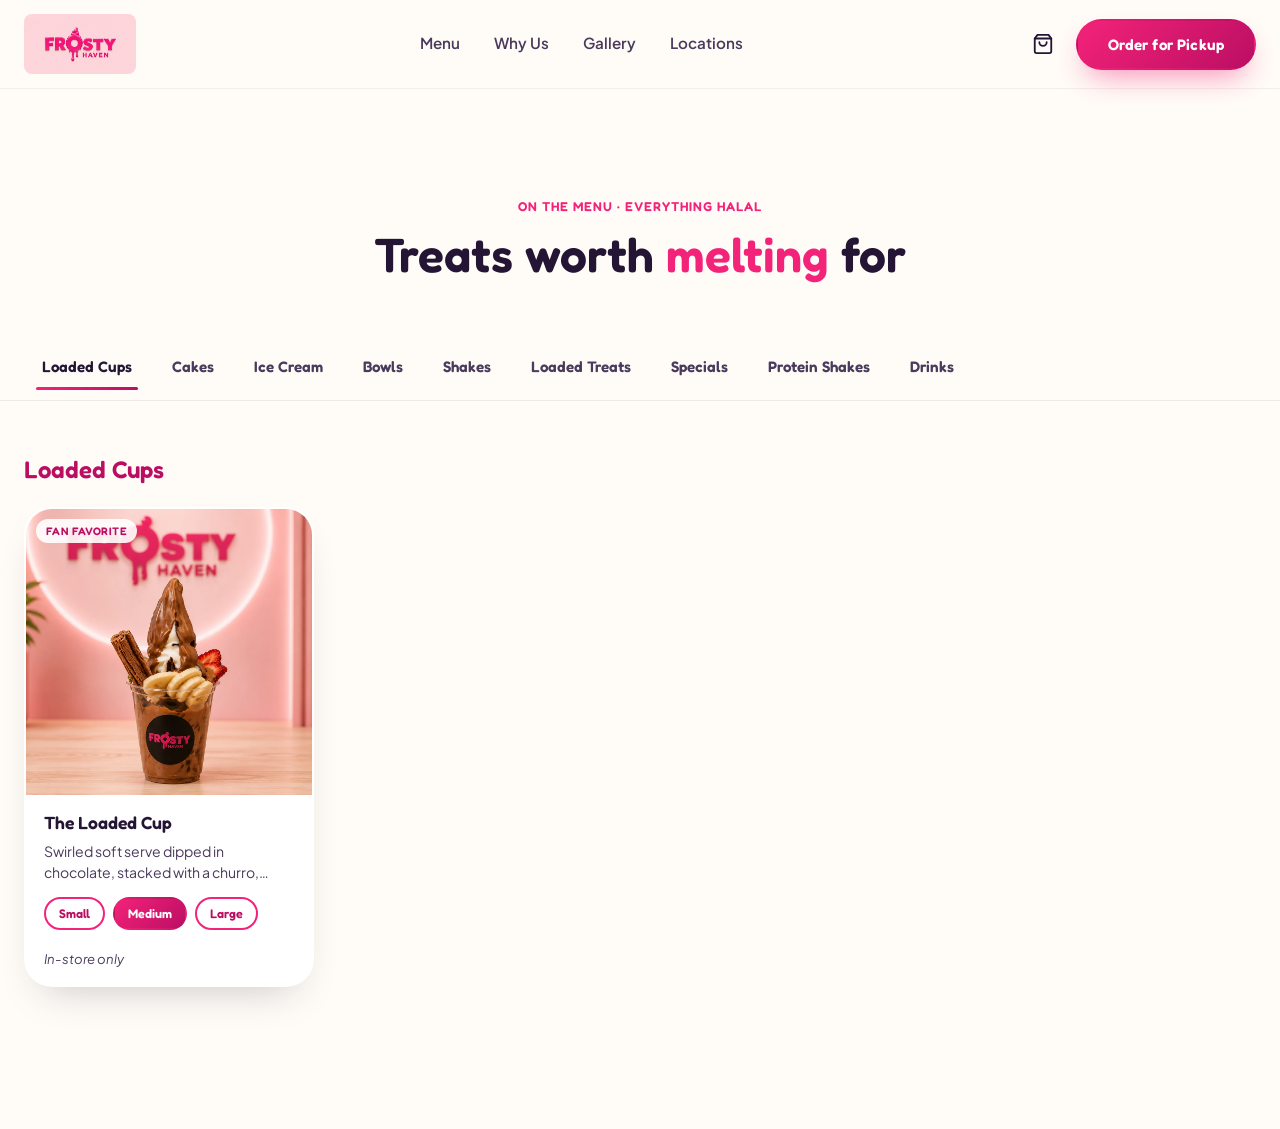
==== menu.html @ 8b48173d "Move menu to a dedicated /menu page with smooth fade transition - Extract full menu content into men" ====
<!DOCTYPE html>
<html lang="en">
<head>
<meta charset="UTF-8">
<meta name="viewport" content="width=device-width, initial-scale=1.0">
<title>Menu — Frosty Haven</title>
<link rel="preconnect" href="https://fonts.googleapis.com">
<link rel="preconnect" href="https://fonts.gstatic.com" crossorigin>
<link href="https://fonts.googleapis.com/css2?family=Fredoka:wght@500;600;700&family=Plus+Jakarta+Sans:wght@400;500;600;700;800&display=swap" rel="stylesheet">
<link rel="stylesheet" href="css/styles.css">
</head>
<body class="is-loading">

<!-- ===== HEADER ===== -->
<header class="site-header" id="siteHeader">
  <div class="header-inner">
    <a href="/" class="brand" aria-label="Frosty Haven home">
      <img src="images/logo.webp" alt="Frosty Haven" class="brand-logo">
    </a>

    <nav class="main-nav" id="mainNav" aria-label="Primary">
      <a href="/menu">Menu</a>
      <a href="/#why">Why Us</a>
      <a href="/#gallery">Gallery</a>
      <a href="/#locations">Locations</a>
    </nav>

    <div class="header-actions">
      <button class="cart-toggle" id="cartToggle" aria-label="View cart" aria-expanded="false">
        <svg class="cart-icon" width="22" height="22" viewBox="0 0 24 24" fill="none" stroke="currentColor" stroke-width="2" stroke-linecap="round" stroke-linejoin="round" aria-hidden="true">
          <path d="M6 2 3 6v14a2 2 0 0 0 2 2h14a2 2 0 0 0 2-2V6l-3-4Z"/>
          <path d="M3 6h18"/>
          <path d="M16 10a4 4 0 0 1-8 0"/>
        </svg>
        <span class="cart-badge" id="cartBadge" hidden>0</span>
      </button>
      <a href="tel:0211523246" class="btn btn-pink">Order for Pickup</a>
      <button class="nav-toggle" id="navToggle" aria-label="Toggle menu" aria-expanded="false">
        <span></span><span></span><span></span>
      </button>
    </div>

    <div class="cart-panel" id="cartPanel" hidden>
      <h3>Your Order</h3>
      <ul class="cart-items" id="cartItems"></ul>
      <p class="cart-empty" id="cartEmpty">Your cart is empty.</p>
      <div class="cart-total" id="cartTotal" hidden>
        <span>Total</span>
        <strong id="cartTotalAmount">$0.00</strong>
      </div>
      <a href="#" target="_blank" rel="noopener" class="btn btn-pink cart-checkout" id="cartCheckout">Send Order on WhatsApp</a>
      <a href="tel:0211523246" class="cart-call-fallback">or call us instead</a>
    </div>
  </div>
</header>

<main id="top">

  <!-- ===== MENU ===== -->
  <section class="section flavors menu-page" id="menu">
    <p class="section-eyebrow">On The Menu · Everything Halal</p>
    <h2 class="section-title">Treats worth <span class="text-pink">melting</span> for</h2>

    <div class="menu-cat-bar" id="menuCatBar">
      <button type="button" class="menu-cat-arrow menu-cat-arrow-left" id="menuCatArrowLeft" aria-label="Scroll categories left" tabindex="-1">
        <svg width="18" height="18" viewBox="0 0 24 24" fill="none" stroke="currentColor" stroke-width="2.5" stroke-linecap="round" stroke-linejoin="round"><path d="M15 18l-6-6 6-6"/></svg>
      </button>
      <nav class="menu-categories" aria-label="Menu categories" id="menuCategoriesNav">
        <button type="button" class="menu-cat-tab menu-cat-tab-active" data-target="cat-loaded-cups">Loaded Cups</button>
        <button type="button" class="menu-cat-tab" data-target="cat-cakes">Cakes</button>
        <button type="button" class="menu-cat-tab" data-target="cat-ice-cream">Ice Cream</button>
        <button type="button" class="menu-cat-tab" data-target="cat-bowls">Bowls</button>
        <button type="button" class="menu-cat-tab" data-target="cat-shakes">Shakes</button>
        <button type="button" class="menu-cat-tab" data-target="cat-loaded-treats">Loaded Treats</button>
        <button type="button" class="menu-cat-tab" data-target="cat-specials">Specials</button>
        <button type="button" class="menu-cat-tab" data-target="cat-protein-shakes">Protein Shakes</button>
        <button type="button" class="menu-cat-tab" data-target="cat-drinks">Drinks</button>
        <span class="menu-cat-underline" id="menuCatUnderline" aria-hidden="true"></span>
      </nav>
      <button type="button" class="menu-cat-arrow menu-cat-arrow-right" id="menuCatArrowRight" aria-label="Scroll categories right" tabindex="-1">
        <svg width="18" height="18" viewBox="0 0 24 24" fill="none" stroke="currentColor" stroke-width="2.5" stroke-linecap="round" stroke-linejoin="round"><path d="M9 18l6-6-6-6"/></svg>
      </button>
    </div>

    <div class="menu-category" id="cat-loaded-cups">
      <h3 class="menu-category-title">Loaded Cups</h3>
      <div class="menu-product-grid">
        <article class="menu-product-card" id="item-loaded-cup">
          <div class="menu-product-photo">
            <img src="images/loaded-cup-hero.webp" alt="Frosty Haven loaded cup with soft serve, chocolate drizzle, churro, banana and strawberry, in front of the store's neon logo sign" loading="eager">
            <span class="menu-product-tag">Fan Favorite</span>
          </div>
          <div class="menu-product-body">
            <h3 class="menu-product-name">The Loaded Cup</h3>
            <p class="menu-product-desc">Swirled soft serve dipped in chocolate, stacked with a churro, fresh banana, and strawberry. Built to be shared — or not.</p>
            <div class="size-options" role="group" aria-label="Available sizes">
              <button type="button" class="size-btn" data-size="Small">Small</button>
              <button type="button" class="size-btn size-btn-active" data-size="Medium">Medium</button>
              <button type="button" class="size-btn" data-size="Large">Large</button>
            </div>
            <div class="menu-product-footer menu-product-footer-note">
              <span class="menu-product-note">In-store only</span>
            </div>
          </div>
        </article>
      </div>
    </div>

    <div class="menu-category" id="cat-cakes">
      <h3 class="menu-category-title">Cakes</h3>
      <div class="menu-product-grid">
        <article class="menu-product-card" id="item-lava-cake">
          <div class="menu-product-photo">
            <img src="images/lava-cake.webp" alt="Frosty Haven lava cake with matcha ice cream scoop and drizzle, in front of the store's neon logo sign" loading="eager">
            <span class="menu-product-tag">Warm &amp; Gooey</span>
          </div>
          <div class="menu-product-body">
            <h3 class="menu-product-name">Lava Cake</h3>
            <p class="menu-product-desc">A rich, molten-centre cake topped with ice cream and your choice of sauce. The perfect sweet escape.</p>
            <div class="size-options" role="group" aria-label="Available flavours">
              <button type="button" class="size-btn size-btn-active" data-size="Pistachio">Pistachio</button>
              <button type="button" class="size-btn" data-size="Biscoff">Biscoff</button>
              <button type="button" class="size-btn" data-size="Nutella">Nutella</button>
              <button type="button" class="size-btn" data-size="Bueno">Bueno</button>
              <button type="button" class="size-btn" data-size="Chocolate">Chocolate</button>
            </div>
            <div class="menu-product-footer menu-product-footer-note">
              <span class="menu-product-note">In-store only</span>
            </div>
          </div>
        </article>
        <article class="menu-product-card" id="item-frosty-cheesecakes">
          <div class="menu-product-photo menu-product-photo-placeholder swatch-mint">
            <span aria-hidden="true">🍰</span>
            <span class="menu-product-soon">Photo coming soon</span>
          </div>
          <div class="menu-product-body">
            <h3 class="menu-product-name">Frosty Cheesecakes</h3>
            <p class="menu-product-desc">Rich, chilled cheesecake with a Frosty Haven twist.</p>
            <div class="menu-product-footer menu-product-footer-note">
              <span class="menu-product-note">Ask in-store</span>
            </div>
          </div>
        </article>
      </div>
    </div>

    <div class="menu-category" id="cat-ice-cream">
      <h3 class="menu-category-title">Ice Cream</h3>
      <div class="menu-product-grid">
        <article class="menu-product-card" id="item-soft-serve">
          <div class="menu-product-photo">
            <img src="images/soft-serve-twist.webp" alt="Frosty Haven purple and vanilla soft serve twist cone held up in front of the store's neon logo sign" loading="eager">
            <span class="menu-product-tag">The Classic</span>
          </div>
          <div class="menu-product-body">
            <h3 class="menu-product-name">Soft Serve Twist</h3>
            <p class="menu-product-desc">Creamy soft serve, swirled in a twist of two flavors, piled high on a crisp waffle cone.</p>
            <div class="size-options" role="group" aria-label="Available sizes">
              <button type="button" class="size-btn" data-size="Small">Small</button>
              <button type="button" class="size-btn size-btn-active" data-size="Medium">Medium</button>
              <button type="button" class="size-btn" data-size="Large">Large</button>
            </div>
            <div class="menu-product-footer menu-product-footer-note">
              <span class="menu-product-note">In-store only</span>
            </div>
          </div>
        </article>
      </div>
    </div>

    <div class="menu-category" id="cat-bowls">
      <h3 class="menu-category-title">Bowls</h3>
      <div class="menu-product-grid">
        <article class="menu-product-card" id="item-acai-bowl">
          <div class="menu-product-photo">
            <img src="images/acai-bowl.png" alt="Frosty Haven açaí bowl with matcha soft serve swirl, granola and strawberry, in front of the store's neon logo sign" loading="eager">
            <span class="menu-product-tag">Fresh &amp; Fruity</span>
          </div>
          <div class="menu-product-body">
            <h3 class="menu-product-name">Açaí Bowl</h3>
            <p class="menu-product-desc">Açaí blended smooth, swirled and piled high with granola, banana, and fresh strawberry.</p>
            <div class="size-options" role="group" aria-label="Available sizes">
              <button type="button" class="size-btn" data-size="Small">Small</button>
              <button type="button" class="size-btn size-btn-active" data-size="Medium">Medium</button>
              <button type="button" class="size-btn" data-size="Large">Large</button>
            </div>
            <div class="menu-product-footer menu-product-footer-note">
              <span class="menu-product-note">In-store only</span>
            </div>
          </div>
        </article>
        <article class="menu-product-card" id="item-flurr-custom">
          <div class="menu-product-photo">
            <img src="images/flurr-custom.png" alt="Frosty Haven Custom Flurr with soft serve, strawberries, granola and chocolate drizzle, in front of the store's neon logo sign" loading="eager">
            <span class="menu-product-tag">Build Your Own</span>
          </div>
          <div class="menu-product-body">
            <h3 class="menu-product-name">Custom Flurr</h3>
            <p class="menu-product-desc">Creamy vanilla soft serve with a sauce and topping of choice.</p>
            <p class="menu-product-note">Extra toppings &amp; sauce available at an additional cost.</p>
            <div class="menu-product-footer menu-product-footer-note">
              <span class="menu-product-note">In-store only</span>
            </div>
          </div>
        </article>
        <article class="menu-product-card" id="item-flurr-nutella">
          <div class="menu-product-photo">
            <img src="images/flurr-nutella.png" alt="Frosty Haven Nutella Flurr with soft serve, Nutella drizzle and cookie crumble, in front of the store's neon logo sign" loading="eager">
            <span class="menu-product-tag">Rich &amp; Chocolatey</span>
          </div>
          <div class="menu-product-body">
            <h3 class="menu-product-name">Nutella Flurr</h3>
            <p class="menu-product-desc">Soft serve swirled with Nutella and a generous crumble of chocolate cookie.</p>
            <p class="menu-product-note">Extra toppings &amp; sauce available at an additional cost.</p>
            <div class="menu-product-footer menu-product-footer-note">
              <span class="menu-product-note">In-store only</span>
            </div>
          </div>
        </article>
        <article class="menu-product-card" id="item-flurr-bueno">
          <div class="menu-product-photo">
            <img src="images/flurr-bueno.png" alt="Frosty Haven Bueno Flurr with soft serve, crushed Bueno bar and caramel drizzle, in front of the store's neon logo sign" loading="eager">
            <span class="menu-product-tag">Crunchy &amp; Sweet</span>
          </div>
          <div class="menu-product-body">
            <h3 class="menu-product-name">Bueno Flurr</h3>
            <p class="menu-product-desc">Soft serve loaded with crushed Bueno, granola and a caramel drizzle.</p>
            <p class="menu-product-note">Extra toppings &amp; sauce available at an additional cost.</p>
            <div class="menu-product-footer menu-product-footer-note">
              <span class="menu-product-note">In-store only</span>
            </div>
          </div>
        </article>
        <article class="menu-product-card" id="item-flurr-pista">
          <div class="menu-product-photo">
            <img src="images/flurr-pista.png" alt="Frosty Haven Pista Flurr with pistachio soft serve and crushed pistachio, in front of the store's neon logo sign" loading="eager">
            <span class="menu-product-tag">Nutty &amp; Smooth</span>
          </div>
          <div class="menu-product-body">
            <h3 class="menu-product-name">Pista Flurr</h3>
            <p class="menu-product-desc">Pistachio soft serve, swirled and showered in crushed pistachio.</p>
            <p class="menu-product-note">Extra toppings &amp; sauce available at an additional cost.</p>
            <div class="menu-product-footer menu-product-footer-note">
              <span class="menu-product-note">In-store only</span>
            </div>
          </div>
        </article>
        <article class="menu-product-card" id="item-flurr-biscoff">
          <div class="menu-product-photo">
            <img src="images/flurr-biscoff.png" alt="Frosty Haven Biscoff Flurr with soft serve, Biscoff crumble and caramel drizzle, in front of the store's neon logo sign" loading="eager">
            <span class="menu-product-tag">Caramel Crunch</span>
          </div>
          <div class="menu-product-body">
            <h3 class="menu-product-name">Biscoff Flurr</h3>
            <p class="menu-product-desc">Soft serve swirled with Biscoff crumble and a warm caramel drizzle.</p>
            <p class="menu-product-note">Extra toppings &amp; sauce available at an additional cost.</p>
            <div class="menu-product-footer menu-product-footer-note">
              <span class="menu-product-note">In-store only</span>
            </div>
          </div>
        </article>
      </div>
    </div>

    <div class="menu-category" id="cat-shakes">
      <h3 class="menu-category-title">Shakes</h3>
      <div class="menu-product-grid">
        <article class="menu-product-card" id="item-milkshakes">
          <div class="menu-product-photo">
            <img src="images/milkshakes-trio.webp" alt="Three Frosty Haven thick milkshakes topped with whipped cream and strawberry, chocolate, and caramel drizzle" loading="eager">
            <span class="menu-product-tag">Spoon-Thick</span>
          </div>
          <div class="menu-product-body">
            <h3 class="menu-product-name">Thick Milkshakes</h3>
            <p class="menu-product-desc">Indulgent, spoon-thick shakes piled with whipped cream and finished with a drizzle. Every flavor, every craving.</p>
            <div class="size-options" role="group" aria-label="Choose a flavour">
              <button type="button" class="size-btn size-btn-active" data-size="Strawberry" data-price="9">Strawberry <span>$9</span></button>
              <button type="button" class="size-btn" data-size="Chocolate" data-price="9">Chocolate <span>$9</span></button>
              <button type="button" class="size-btn" data-size="Caramel" data-price="9">Caramel <span>$9</span></button>
            </div>
            <div class="menu-product-footer">
              <span class="menu-product-price">$9.00</span>
              <button type="button" class="btn btn-pink btn-sm add-to-cart-btn" data-item="Thick Milkshake">Add to Cart</button>
            </div>
          </div>
        </article>
      </div>
    </div>

    <div class="menu-category" id="cat-loaded-treats">
      <h3 class="menu-category-title">Loaded Treats</h3>
      <div class="menu-product-grid">
        <article class="menu-product-card" id="item-loaded-cookies">
          <div class="menu-product-photo menu-product-photo-placeholder swatch-pink">
            <span aria-hidden="true">🍪</span>
            <span class="menu-product-soon">Photo coming soon</span>
          </div>
          <div class="menu-product-body">
            <h3 class="menu-product-name">Loaded Cookies</h3>
            <p class="menu-product-desc">Warm, stacked, and piled high with toppings.</p>
            <div class="menu-product-footer menu-product-footer-note">
              <span class="menu-product-note">Ask in-store</span>
            </div>
          </div>
        </article>
        <article class="menu-product-card" id="item-loaded-brownies">
          <div class="menu-product-photo menu-product-photo-placeholder swatch-turquoise">
            <span aria-hidden="true">🍫</span>
            <span class="menu-product-soon">Photo coming soon</span>
          </div>
          <div class="menu-product-body">
            <h3 class="menu-product-name">Loaded Brownies</h3>
            <p class="menu-product-desc">Fudgy brownies buried under frosty toppings.</p>
            <div class="menu-product-footer menu-product-footer-note">
              <span class="menu-product-note">Ask in-store</span>
            </div>
          </div>
        </article>
      </div>
    </div>

    <div class="menu-category" id="cat-specials">
      <h3 class="menu-category-title">Specials</h3>
      <div class="menu-product-grid">
        <article class="menu-product-card" id="item-frosty-nachos">
          <div class="menu-product-photo menu-product-photo-placeholder swatch-yellow">
            <span aria-hidden="true">🌟</span>
            <span class="menu-product-soon">Photo coming soon</span>
          </div>
          <div class="menu-product-body">
            <h3 class="menu-product-name">Frosty Nachos</h3>
            <p class="menu-product-desc">A must-try — our over-the-top dessert nachos.</p>
            <div class="menu-product-footer menu-product-footer-note">
              <span class="menu-product-note">Ask in-store</span>
            </div>
          </div>
        </article>
      </div>
    </div>

    <div class="menu-category" id="cat-protein-shakes">
      <h3 class="menu-category-title">Protein Shakes</h3>
      <div class="menu-product-grid">
        <article class="menu-product-card" id="item-protein-shakes">
          <div class="menu-product-photo menu-product-photo-placeholder swatch-yellow">
            <span aria-hidden="true">💪</span>
            <span class="menu-product-soon">Photo coming soon</span>
          </div>
          <div class="menu-product-body">
            <h3 class="menu-product-name">Protein Shakes</h3>
            <p class="menu-product-desc">All the flavor, built for your fitness goals.</p>
            <div class="menu-product-footer menu-product-footer-note">
              <span class="menu-product-note">Ask in-store</span>
            </div>
          </div>
        </article>
      </div>
    </div>

    <div class="menu-category" id="cat-drinks">
      <h3 class="menu-category-title">Drinks</h3>
      <div class="menu-product-grid">
        <article class="menu-product-card" id="item-blue-lagoon">
          <div class="menu-product-photo">
            <img src="images/drink-blue-lagoon.png" alt="Frosty Haven Blue Lagoon drink with boba toppings, beach-themed background" loading="eager">
          </div>
          <div class="menu-product-body">
            <h3 class="menu-product-name">Blue Lagoon</h3>
            <p class="menu-product-desc">A tropical blue splash bursting with sweet, refreshing flavour.</p>
            <div class="menu-product-topping-offer">
              <div class="menu-topping-text">
                <strong>Add a boba topping for only $1</strong>
                <span class="menu-topping-options">Blueberry · Green Apple · Lychee</span>
              </div>
            </div>
            <div class="menu-product-footer menu-product-footer-note">
              <span class="menu-product-note">In-store only</span>
            </div>
          </div>
        </article>

        <article class="menu-product-card" id="item-guava-splash">
          <div class="menu-product-photo">
            <img src="images/drink-guava-splash.png" alt="Frosty Haven Guava Splash drink with boba toppings, guava fruit background" loading="eager">
          </div>
          <div class="menu-product-body">
            <h3 class="menu-product-name">Guava Splash</h3>
            <p class="menu-product-desc">Juicy guava soda with a bright, fruity fizz.</p>
            <div class="menu-product-topping-offer">
              <div class="menu-topping-text">
                <strong>Add a boba topping for only $1</strong>
                <span class="menu-topping-options">Blueberry · Green Apple · Lychee</span>
              </div>
            </div>
            <div class="menu-product-footer menu-product-footer-note">
              <span class="menu-product-note">In-store only</span>
            </div>
          </div>
        </article>

        <article class="menu-product-card" id="item-melon-zest">
          <div class="menu-product-photo">
            <img src="images/drink-melon-zest.png" alt="Frosty Haven Melon Zest drink with boba toppings, watermelon-patterned background" loading="eager">
          </div>
          <div class="menu-product-body">
            <h3 class="menu-product-name">Melon Zest</h3>
            <p class="menu-product-desc">Crisp, chilled melon soda with a light citrus twist.</p>
            <div class="menu-product-topping-offer">
              <div class="menu-topping-text">
                <strong>Add a boba topping for only $1</strong>
                <span class="menu-topping-options">Blueberry · Green Apple · Lychee</span>
              </div>
            </div>
            <div class="menu-product-footer menu-product-footer-note">
              <span class="menu-product-note">In-store only</span>
            </div>
          </div>
        </article>
      </div>
    </div>
  </section>

</main>

<script src="js/script.js"></script>
<script src="js/page-transition.js"></script>
</body>
</html>
---- css/styles.css ----
/* ==========================================================================
   Frosty Haven — design tokens
   ========================================================================== */
:root {
  --pink: #F32379;
  --pink-deep: #BB0E63;
  --turquoise: #2FE0DE;
  --turquoise-deep: #17B6B8;
  --mint: #8CF08A;
  --yellow: #FFE94D;
  --ink: #241535;
  --ink-soft: #4A3A5C;
  --cream: #FFFCF7;
  --cream-alt: #FFF6E9;

  --gradient-logo: linear-gradient(135deg, var(--turquoise) 0%, var(--mint) 52%, var(--yellow) 100%);
  --gradient-pink: linear-gradient(135deg, var(--pink) 0%, var(--pink-deep) 100%);
  --gradient-pink-hover: linear-gradient(135deg, var(--pink-deep) 0%, var(--pink) 100%);

  --font-display: 'Fredoka', sans-serif;
  --font-body: 'Plus Jakarta Sans', sans-serif;

  --radius-lg: 28px;
  --radius-md: 18px;
  --radius-pill: 999px;

  --shadow-soft: 0 20px 40px -20px rgba(36, 21, 53, 0.25);
  --shadow-pink: 0 14px 30px -10px rgba(243, 35, 121, 0.55);
}

* { box-sizing: border-box; margin: 0; padding: 0; }

html { scroll-behavior: smooth; }

body {
  font-family: var(--font-body);
  color: var(--ink);
  background: var(--cream);
  -webkit-font-smoothing: antialiased;
  overflow-x: hidden;
  opacity: 1;
  transition: opacity 0.2s ease;
}
body.is-loading,
body.is-transitioning {
  opacity: 0;
}

img, svg { display: block; max-width: 100%; }

a { color: inherit; text-decoration: none; }

h1, h2, h3, h4 { font-family: var(--font-display); font-weight: 600; line-height: 1.1; }

:focus-visible {
  outline: 3px solid var(--pink);
  outline-offset: 3px;
  border-radius: 6px;
}

.section { padding: 110px 24px; max-width: 1200px; margin: 0 auto; }

.section-eyebrow {
  font-family: var(--font-display);
  font-weight: 600;
  letter-spacing: .08em;
  text-transform: uppercase;
  font-size: .8rem;
  color: var(--pink);
  text-align: center;
  margin-bottom: 14px;
}
.section-eyebrow-light { color: var(--yellow); }

.section-title {
  font-size: clamp(2rem, 4.2vw, 3rem);
  text-align: center;
  margin-bottom: 56px;
}
.section-title-light { color: #fff; text-align: left; margin-bottom: 20px; }

.text-pink { color: var(--pink); }

/* ==========================================================================
   Buttons
   ========================================================================== */
.btn {
  display: inline-flex;
  align-items: center;
  justify-content: center;
  padding: 14px 30px;
  border-radius: var(--radius-pill);
  font-family: var(--font-display);
  font-weight: 600;
  font-size: .95rem;
  letter-spacing: .01em;
  transition: transform .25s ease, box-shadow .25s ease, background .35s ease;
  white-space: nowrap;
  border: 2px solid transparent;
}
.btn-lg { padding: 17px 38px; font-size: 1.05rem; }

.btn-pink {
  background: var(--gradient-pink);
  color: #fff;
  box-shadow: var(--shadow-pink);
}
.btn-pink:hover {
  background: var(--gradient-pink-hover);
  transform: translateY(-3px);
  box-shadow: 0 20px 36px -12px rgba(243, 35, 121, 0.65);
}

.btn-outline {
  background: rgba(255,255,255,.35);
  border-color: #fff;
  color: var(--ink);
  backdrop-filter: blur(6px);
}
.btn-outline:hover {
  background: #fff;
  transform: translateY(-3px);
}

.btn-white {
  background: #fff;
  color: var(--pink-deep);
  box-shadow: 0 14px 30px -10px rgba(0,0,0,.25);
}
.btn-white:hover {
  background: var(--yellow);
  color: var(--ink);
  transform: translateY(-3px);
}

.btn-outline-white {
  border-color: rgba(255,255,255,.8);
  color: #fff;
}
.btn-outline-white:hover {
  background: rgba(255,255,255,.15);
  transform: translateY(-3px);
}

/* ==========================================================================
   Header
   ========================================================================== */
.site-header {
  position: sticky;
  top: 0;
  z-index: 100;
  background: rgba(255, 252, 247, 0.85);
  backdrop-filter: blur(14px);
  border-bottom: 1px solid rgba(36, 21, 53, 0.06);
}

.header-inner {
  max-width: 1280px;
  margin: 0 auto;
  padding: 14px 24px;
  display: flex;
  align-items: center;
  justify-content: space-between;
  gap: 24px;
  position: relative;
}

.brand { display: flex; align-items: center; flex-shrink: 0; }
.brand-logo {
  height: 60px;
  width: auto;
  border-radius: 8px;
  display: block;
  flex-shrink: 0;
}

.footer-logo {
  height: 68px;
  width: auto;
  border-radius: 10px;
  display: block;
}

.main-nav { display: flex; gap: 34px; }
.main-nav a {
  font-weight: 600;
  font-size: .95rem;
  color: var(--ink-soft);
  position: relative;
  padding-bottom: 4px;
  transition: color .2s ease;
}
.main-nav a::after {
  content: "";
  position: absolute;
  left: 0; right: 0; bottom: -2px;
  height: 3px;
  border-radius: 2px;
  background: var(--gradient-pink);
  transform: scaleX(0);
  transform-origin: left;
  transition: transform .25s ease;
}
.main-nav a:hover { color: var(--pink); }
.main-nav a:hover::after { transform: scaleX(1); }

.header-actions { display: flex; align-items: center; gap: 16px; }

.cart-toggle {
  position: relative;
  background: none;
  border: none;
  color: var(--ink);
  cursor: pointer;
  padding: 6px;
  line-height: 1;
  transition: color .2s ease, transform .2s ease;
}
.cart-toggle:hover { color: var(--pink); transform: translateY(-1px); }
.cart-icon { display: block; }
.cart-badge {
  position: absolute;
  top: -2px;
  right: -2px;
  background: var(--gradient-pink);
  color: #fff;
  font-family: var(--font-display);
  font-weight: 700;
  font-size: .68rem;
  min-width: 18px;
  height: 18px;
  border-radius: 999px;
  display: flex;
  align-items: center;
  justify-content: center;
  padding: 0 4px;
}
.cart-badge[hidden] { display: none; }

.cart-panel {
  position: absolute;
  top: calc(100% + 12px);
  right: 24px;
  width: 300px;
  background: #fff;
  border-radius: var(--radius-md);
  box-shadow: var(--shadow-soft);
  padding: 20px;
  z-index: 200;
}
.cart-panel h3 {
  font-size: 1.1rem;
  margin-bottom: 12px;
}
.cart-items { list-style: none; margin-bottom: 14px; }
.cart-item {
  display: flex;
  justify-content: space-between;
  align-items: flex-start;
  gap: 10px;
  padding: 10px 0;
  border-bottom: 1px solid rgba(36,21,53,.08);
  font-size: .9rem;
}
.cart-item-info strong { display: block; color: var(--ink); }
.cart-item-info span { color: var(--ink-soft); font-size: .82rem; }
.cart-item-qty {
  display: flex;
  align-items: center;
  gap: 8px;
  margin-top: 6px;
}
.cart-item-qty .qty-btn {
  width: 22px;
  height: 22px;
  font-size: .85rem;
  border: 1px solid var(--pink);
}
.cart-item-qty span {
  font-family: var(--font-display);
  font-weight: 700;
  color: var(--ink);
  font-size: .85rem;
}
.cart-item-remove {
  background: none;
  border: none;
  color: var(--pink);
  font-weight: 700;
  cursor: pointer;
  font-size: 1rem;
  padding: 4px;
}
.cart-empty { color: var(--ink-soft); font-size: .9rem; margin-bottom: 14px; }
.cart-total {
  display: flex;
  justify-content: space-between;
  align-items: center;
  padding: 10px 0 16px;
  font-family: var(--font-display);
  font-size: .95rem;
  color: var(--ink-soft);
}
.cart-total strong { color: var(--pink); font-size: 1.15rem; }
.cart-total[hidden] { display: none; }
.cart-checkout { display: flex; width: 100%; }
.cart-checkout[hidden] { display: none; }
.cart-call-fallback {
  display: block;
  text-align: center;
  margin-top: 10px;
  font-size: .82rem;
  color: var(--ink-soft);
  text-decoration: underline;
}
.cart-call-fallback:hover { color: var(--pink); }

.nav-toggle {
  display: none;
  flex-direction: column;
  gap: 5px;
  background: none;
  border: none;
  cursor: pointer;
  padding: 6px;
}
.nav-toggle span {
  width: 24px;
  height: 3px;
  border-radius: 2px;
  background: var(--ink);
  transition: transform .25s ease, opacity .25s ease;
}

/* ==========================================================================
   Hero
   ========================================================================== */
.hero {
  position: relative;
  overflow: hidden;
  isolation: isolate;
}

.hero-swirl {
  background: var(--cream);
  min-height: clamp(620px, 45vw, 960px);
  display: flex;
  align-items: center;
  padding: 150px 24px 110px;
}
.hero-swirl::before {
  content: "";
  position: absolute;
  inset: 0;
  z-index: 0;
  background: url("../images/hero-swirl.png") center 55% / cover no-repeat;
  filter: brightness(0.85) saturate(0.9);
}
.hero-swirl::after {
  content: "";
  position: absolute;
  inset: 0;
  z-index: 1;
  background:
    radial-gradient(55% 65% at 22% 45%, rgba(243, 35, 121, 0.14) 0%, rgba(243, 35, 121, 0) 70%),
    linear-gradient(100deg, #FFF1F6 0%, rgba(255,241,246,0.88) 32%, rgba(255,241,246,0.28) 58%, rgba(255,241,246,0) 74%);
}

.hero-swirl-copy {
  max-width: 560px;
  position: relative;
  z-index: 2;
}

.hero-wordmark {
  width: min(300px, 80%);
  height: auto;
  margin-bottom: 22px;
}

.hero-title {
  font-size: clamp(2.4rem, 4.4vw, 3.6rem);
  color: var(--pink-deep);
  margin-bottom: 18px;
}
.hero-title strong { display: block; font-weight: 700; }

.hero-sub {
  font-size: 1.1rem;
  color: var(--ink-soft);
  max-width: 40ch;
  margin-bottom: 34px;
  font-weight: 500;
}

.hero-ctas {
  display: flex;
  gap: 16px;
  flex-wrap: wrap;
}

@media (max-width: 860px) {
  .hero-swirl {
    min-height: 0;
    background: var(--cream);
    padding: 130px 20px 260px;
  }
  .hero-swirl::before {
    background: url("../images/hero-swirl.png") 72% 40% / cover no-repeat;
    filter: brightness(1) contrast(1.18) saturate(1.05);
  }
  .hero-swirl::after {
    background:
      radial-gradient(70% 40% at 50% 30%, rgba(243, 35, 121, 0.14) 0%, rgba(243, 35, 121, 0) 70%),
      linear-gradient(180deg, #FFF1F6 0%, rgba(255,241,246,0.72) 42%, rgba(255,241,246,0.44) 68%, rgba(255,241,246,0.2) 100%);
  }
  .hero-swirl-copy {
    max-width: none;
    text-align: center;
    margin-top: -32px;
    background: rgba(255, 241, 246, 0.42);
    border-radius: 28px;
    padding: 22px 4px 18px;
  }
  .hero-wordmark { margin-left: auto; margin-right: auto; }
  .hero-sub { margin-left: auto; margin-right: auto; }
  .hero-ctas { justify-content: center; }
}

/* ==========================================================================
   Flavors
   ========================================================================== */
/* ---- Sticky horizontal category bar ---- */
.menu-cat-bar {
  position: sticky;
  top: var(--menu-sticky-top, 84px);
  z-index: 40;
  display: flex;
  align-items: center;
  gap: 6px;
  background: var(--cream);
  padding: 10px 0;
  margin: 0 -24px 48px;
  border-bottom: 1px solid rgba(36, 21, 53, 0.08);
}

.menu-categories {
  position: relative;
  display: flex;
  flex-wrap: nowrap;
  gap: 4px;
  overflow-x: auto;
  scroll-behavior: smooth;
  padding: 0 24px;
  scrollbar-width: none;
  -ms-overflow-style: none;
}
.menu-categories::-webkit-scrollbar { display: none; }

.menu-cat-tab {
  flex: none;
  white-space: nowrap;
  font-family: var(--font-display);
  font-weight: 600;
  font-size: .95rem;
  color: var(--ink-soft);
  background: transparent;
  border: none;
  padding: 10px 18px 14px;
  cursor: pointer;
  transition: color .2s ease;
}
.menu-cat-tab:hover { color: var(--pink-deep); }
.menu-cat-tab-active { color: var(--ink); }

.menu-cat-underline {
  position: absolute;
  left: 0; bottom: 0;
  height: 3px;
  border-radius: 2px;
  background: var(--gradient-pink);
  transform: translateX(0);
  width: 0;
  transition: transform .35s cubic-bezier(.22,.61,.36,1), width .35s cubic-bezier(.22,.61,.36,1);
}

.menu-cat-arrow {
  flex: none;
  display: flex;
  align-items: center;
  justify-content: center;
  width: 34px;
  height: 34px;
  border-radius: 50%;
  border: none;
  background: #fff;
  color: var(--ink-soft);
  box-shadow: var(--shadow-soft);
  cursor: pointer;
  transition: opacity .2s ease, color .2s ease, transform .2s ease;
}
.menu-cat-arrow:hover { color: var(--pink-deep); transform: translateY(-1px); }
.menu-cat-arrow[hidden] { display: none; }

@media (max-width: 640px) {
  .menu-cat-arrow { display: none; }
}

/* ---- Category sections ---- */
.menu-category { scroll-margin-top: var(--menu-content-offset, 140px); }
.menu-category-title {
  font-size: 1.5rem;
  color: var(--pink-deep);
  margin: 0 0 24px;
  padding-top: 8px;
}
.menu-category:first-of-type .menu-category-title { padding-top: 0; }

/* ---- Product cards ---- */
.section.flavors { max-width: 1600px; }

.menu-product-grid {
  display: grid;
  grid-template-columns: repeat(4, 1fr);
  gap: 24px;
  margin-bottom: 32px;
}

.menu-product-card {
  display: flex;
  flex-direction: column;
  background: #fff;
  border-radius: var(--radius-lg);
  overflow: hidden;
  box-shadow: var(--shadow-soft);
  border: 2px solid transparent;
  transition: transform .3s ease, border-color .3s ease, box-shadow .3s ease;
}
.menu-product-card:hover {
  transform: translateY(-6px);
  border-color: var(--pink);
  box-shadow: var(--shadow-pink);
}

.menu-product-photo {
  position: relative;
  aspect-ratio: 1 / 1;
  overflow: hidden;
  background: var(--cream-alt);
}
.menu-product-photo img {
  width: 100%;
  height: 100%;
  object-fit: cover;
  display: block;
  transition: transform .4s ease;
}
.menu-product-card:hover .menu-product-photo img { transform: scale(1.06); }

#item-blue-lagoon .menu-product-photo img,
#item-guava-splash .menu-product-photo img,
#item-melon-zest .menu-product-photo img {
  object-position: center bottom;
}

.menu-product-photo-placeholder {
  display: flex;
  align-items: center;
  justify-content: center;
  font-size: 2.6rem;
}
.menu-product-soon {
  position: absolute;
  left: 10px;
  bottom: 10px;
  font-family: var(--font-display);
  font-weight: 600;
  font-size: .68rem;
  letter-spacing: .03em;
  color: var(--ink-soft);
  background: rgba(255,255,255,.85);
  padding: 5px 10px;
  border-radius: var(--radius-pill);
}

.menu-product-tag {
  position: absolute;
  left: 10px;
  top: 10px;
  font-family: var(--font-display);
  font-weight: 600;
  text-transform: uppercase;
  letter-spacing: .04em;
  font-size: .68rem;
  color: var(--pink-deep);
  background: rgba(255,255,255,.9);
  padding: 5px 10px;
  border-radius: var(--radius-pill);
}

.menu-product-body {
  display: flex;
  flex-direction: column;
  flex: 1;
  padding: 18px;
}
.menu-product-name { font-size: 1.1rem; margin-bottom: 8px; }
.menu-product-desc {
  color: var(--ink-soft);
  font-size: .88rem;
  line-height: 1.5;
  margin-bottom: 14px;
  display: -webkit-box;
  -webkit-line-clamp: 2;
  -webkit-box-orient: vertical;
  overflow: hidden;
}

.menu-product-topping-offer {
  display: flex;
  align-items: center;
  gap: 12px;
  background: var(--cream-alt);
  border: 1px solid rgba(243, 35, 121, 0.18);
  border-radius: var(--radius-md);
  padding: 10px 14px;
  margin-bottom: 14px;
}
.menu-topping-text { display: flex; flex-direction: column; gap: 2px; min-width: 0; }
.menu-topping-text strong {
  font-family: var(--font-display);
  font-weight: 600;
  font-size: .85rem;
  color: var(--pink-deep);
  line-height: 1.3;
}
.menu-topping-options {
  font-size: .78rem;
  color: var(--ink-soft);
}

.size-options {
  display: flex;
  gap: 8px;
  flex-wrap: wrap;
  margin-bottom: 16px;
}
.size-btn {
  font-family: var(--font-display);
  font-weight: 600;
  font-size: .78rem;
  padding: 7px 13px;
  border-radius: var(--radius-pill);
  border: 2px solid var(--pink);
  background: transparent;
  color: var(--pink-deep);
  cursor: pointer;
  transition: background .2s ease, color .2s ease, transform .2s ease;
}
.size-btn:hover { transform: translateY(-2px); }
.size-btn-active,
.size-btn:hover {
  background: var(--gradient-pink);
  color: #fff;
  border-color: transparent;
}
.size-btn span {
  font-weight: 700;
  opacity: .8;
  margin-left: 3px;
}

.menu-product-footer {
  display: flex;
  align-items: center;
  justify-content: space-between;
  gap: 10px;
  margin-top: auto;
  padding-top: 4px;
}
.menu-product-footer-note { justify-content: flex-start; }
.menu-product-price {
  font-family: var(--font-display);
  font-weight: 700;
  font-size: 1.2rem;
  color: var(--pink);
}
.menu-product-note {
  font-size: .82rem;
  color: var(--ink-soft);
  font-style: italic;
}

.qty-btn {
  width: 30px;
  height: 30px;
  border-radius: 50%;
  border: none;
  background: transparent;
  color: var(--pink-deep);
  font-family: var(--font-display);
  font-weight: 700;
  font-size: 1.1rem;
  cursor: pointer;
  display: flex;
  align-items: center;
  justify-content: center;
  transition: background .2s ease, color .2s ease;
}
.qty-btn:hover { background: var(--gradient-pink); color: #fff; }

@media (max-width: 980px) {
  .menu-product-grid { grid-template-columns: repeat(2, 1fr); }
}
@media (max-width: 560px) {
  .menu-product-grid { grid-template-columns: 1fr; }
  .menu-cat-bar { margin: 0 -20px 36px; }
}

/* ==========================================================================
   Why Us
   ========================================================================== */
.why {
  background: var(--ink);
  max-width: none;
  padding: 110px 24px;
}
.why-inner { max-width: 1200px; margin: 0 auto; }
.why-lede { color: rgba(255,255,255,.85); font-size: 1.05rem; max-width: 420px; }

.why-inner {
  display: grid;
  grid-template-columns: 1fr 1.4fr;
  gap: 60px;
  align-items: start;
}

.why-grid {
  display: grid;
  grid-template-columns: repeat(auto-fit, minmax(200px, 1fr));
  gap: 22px;
}

.why-card {
  background: rgba(255,255,255,.06);
  border: 1px solid rgba(255,255,255,.1);
  border-radius: var(--radius-md);
  padding: 26px 24px;
  transition: background .3s ease, transform .3s ease;
}
.why-card:hover {
  background: rgba(255,255,255,.12);
  transform: translateY(-4px);
}
.why-icon { font-size: 1.8rem; margin-bottom: 14px; }
.why-card h3 { color: #fff; font-size: 1.05rem; margin-bottom: 8px; }
.why-card p { color: rgba(255,255,255,.8); font-size: .9rem; line-height: 1.5; }

/* ==========================================================================
   Gallery
   ========================================================================== */
.gallery-photo {
  border-radius: var(--radius-lg);
  overflow: hidden;
  box-shadow: var(--shadow-soft);
  border: 6px solid #fff;
  outline: 1px solid rgba(36,21,53,.08);
  transform: perspective(1000px) rotateX(0deg) rotateY(0deg);
  transition: transform .25s ease-out, box-shadow .25s ease-out;
  will-change: transform;
}
.gallery-photo:hover {
  box-shadow: 0 30px 60px -20px rgba(36, 21, 53, 0.35);
}
.gallery-photo img {
  width: 100%;
  height: auto;
  display: block;
}

/* ==========================================================================
   Reviews
   ========================================================================== */
.reviews-grid {
  display: grid;
  grid-template-columns: repeat(auto-fit, minmax(220px, 1fr));
  gap: 24px;
}
.review-card {
  background: var(--cream-alt);
  border: 1px solid rgba(36, 21, 53, 0.08);
  border-radius: var(--radius-lg);
  box-shadow: 0 12px 30px rgba(36, 21, 53, 0.06);
  padding: 32px 28px;
  text-align: center;
  display: flex;
  flex-direction: column;
  justify-content: center;
  transition: transform .25s ease, box-shadow .25s ease;
}
.review-card:hover { transform: translateY(-6px); box-shadow: var(--shadow-soft); }
.review-score {
  font-family: var(--font-display);
  font-weight: 700;
  font-size: 2.6rem;
  color: var(--pink);
}
.review-score span { font-size: 1.2rem; color: var(--ink-soft); font-weight: 500; }
.review-source { color: var(--ink-soft); font-size: .9rem; margin-top: 8px; }
.review-stars { color: var(--yellow); font-size: 1.3rem; letter-spacing: .1em; margin-top: 16px; text-shadow: 0 1px 0 rgba(0,0,0,.08); }
.review-card-quote {
  background: var(--cream-alt);
  color: var(--ink);
  text-align: left;
  position: relative;
  overflow: hidden;
}
.review-card-quote::before {
  content: "\201C";
  position: absolute;
  top: 8px;
  left: 14px;
  font-family: var(--font-display);
  font-size: 6rem;
  line-height: 1;
  color: rgba(243, 35, 121, 0.12);
  z-index: 0;
  pointer-events: none;
}
.review-card-quote p,
.review-card-quote .review-source {
  position: relative;
  z-index: 1;
}
.review-card-quote p:first-child { font-size: 1.05rem; font-style: italic; line-height: 1.5; margin-bottom: 14px; }
.review-card-quote .review-source { color: var(--ink); margin-top: 0; }

/* ==========================================================================
   CTA
   ========================================================================== */
.cta {
  max-width: none;
  background: var(--gradient-pink);
  text-align: center;
  padding: 100px 24px;
  position: relative;
  overflow: hidden;
}
.cta-inner { position: relative; z-index: 1; max-width: 640px; margin: 0 auto; }
.cta h2 {
  color: #fff;
  font-size: clamp(2rem, 4.5vw, 2.8rem);
  margin-bottom: 16px;
}
.cta p {
  color: rgba(255,255,255,.9);
  font-size: 1.1rem;
  margin-bottom: 36px;
}
.cta-actions { display: flex; gap: 18px; justify-content: center; flex-wrap: wrap; }

/* ==========================================================================
   Locations
   ========================================================================== */
.locations-layout {
  display: grid;
  grid-template-columns: 1fr 1fr;
  gap: 28px;
  align-items: stretch;
}
.location-card {
  background: var(--cream-alt);
  border-radius: var(--radius-lg);
  padding: 36px;
  border-left: 5px solid var(--pink);
}
.location-card h3 { color: var(--pink-deep); margin-bottom: 18px; font-size: 1.6rem; }
.location-line { color: var(--ink-soft); line-height: 1.7; font-size: .98rem; margin-bottom: 8px; }
.location-line a { color: var(--pink-deep); font-weight: 600; }
.location-note { color: var(--ink-soft); font-size: .88rem; font-style: italic; opacity: .8; margin: 14px 0 24px; }
.location-actions { display: flex; gap: 14px; flex-wrap: wrap; }
.location-map {
  min-height: 320px;
  border-radius: var(--radius-lg);
  overflow: hidden;
  box-shadow: var(--shadow-soft);
}
.location-map iframe { width: 100%; height: 100%; min-height: 320px; }

@media (max-width: 800px) {
  .locations-layout { grid-template-columns: 1fr; }
}

/* ==========================================================================
   Footer
   ========================================================================== */
.site-footer {
  background: var(--ink);
  position: relative;
  padding-top: 40px;
}
.footer-drip { width: 100%; height: 50px; margin-top: -49px; }

.footer-inner {
  max-width: 1200px;
  margin: 0 auto;
  padding: 40px 24px 30px;
  display: flex;
  justify-content: space-between;
  gap: 40px;
  flex-wrap: wrap;
}
.footer-brand p { color: rgba(255,255,255,.6); margin-top: 12px; max-width: 280px; font-size: .9rem; }
.footer-contact { line-height: 1.7; }
.footer-contact a { color: var(--pink); font-weight: 600; }

.footer-links { display: flex; gap: 60px; }
.footer-links h4 {
  color: var(--yellow);
  font-size: .85rem;
  text-transform: uppercase;
  letter-spacing: .06em;
  margin-bottom: 16px;
}
.footer-links a {
  display: block;
  color: rgba(255,255,255,.7);
  font-size: .92rem;
  margin-bottom: 10px;
  transition: color .2s ease;
}
.footer-links a:hover { color: var(--pink); }

.footer-copy {
  text-align: center;
  color: rgba(255,255,255,.4);
  font-size: .82rem;
  padding: 24px 24px 30px;
  border-top: 1px solid rgba(255,255,255,.08);
  margin: 0 24px;
}

/* ==========================================================================
   Responsive
   ========================================================================== */
@media (max-width: 900px) {
  .main-nav {
    display: flex;
    flex-direction: column;
    position: absolute;
    top: 100%;
    left: 0;
    right: 0;
    background: var(--cream);
    padding: 20px 24px;
    gap: 18px;
    box-shadow: var(--shadow-soft);
    transform: translateY(-8px);
    opacity: 0;
    pointer-events: none;
    transition: transform .25s ease, opacity .25s ease;
  }
  .main-nav.nav-open {
    transform: translateY(0);
    opacity: 1;
    pointer-events: auto;
  }
  .nav-toggle { display: flex; }
  .why-inner { grid-template-columns: 1fr; }
  .why-grid { grid-template-columns: 1fr 1fr; }
  .section-title-light { text-align: center; }
  .why-copy { text-align: center; }
  .why-lede { margin: 0 auto; }
}

@media (max-width: 640px) {
  .section { padding: 80px 20px; }
  .why-grid { grid-template-columns: 1fr; }
  .footer-inner { flex-direction: column; }
  .hero { padding: 130px 20px 100px; }

  /* logo.webp is a wide 1717x916 file, not a compact mark — at the full
     60px header height its natural width doesn't leave room for the cart
     icon, order button and menu toggle on a phone-width row. */
  .brand-logo { height: 40px; }
  .header-actions { gap: 10px; }
}

@media (prefers-reduced-motion: reduce) {
  * { animation-duration: 0.001ms !important; animation-iteration-count: 1 !important; transition-duration: 0.001ms !important; }
}

/* ==========================================================================
   Featured Customer Reviews (real Google reviews)
   ========================================================================== */
.featured-reviews {
  position: relative;
  max-width: none;
  padding: 110px 24px 120px;
  background:
    radial-gradient(55% 50% at 12% 8%, rgba(255,255,255,0.85) 0%, rgba(255,255,255,0) 60%),
    radial-gradient(50% 45% at 92% 90%, rgba(255,255,255,0.7) 0%, rgba(255,255,255,0) 65%),
    linear-gradient(180deg, var(--cream) 0%, #FFE1EF 45%, var(--cream) 100%);
  overflow: hidden;
}

.fr-sparkle {
  position: absolute;
  color: #fff;
  text-shadow: 0 0 10px rgba(255,255,255,.95), 0 0 3px var(--pink);
  font-size: 1.1rem;
  opacity: 0;
  pointer-events: none;
  animation: fr-twinkle 5.5s ease-in-out infinite;
}
.fr-sparkle:nth-child(1) { top: 8%;  left: 6%;  font-size: 1.5rem; animation-delay: 0s; }
.fr-sparkle:nth-child(2) { top: 18%; left: 92%; font-size: 1rem;   animation-delay: 1.1s; }
.fr-sparkle:nth-child(3) { top: 68%; left: 4%;  font-size: .9rem;  animation-delay: 2.4s; }
.fr-sparkle:nth-child(4) { top: 82%; left: 90%; font-size: 1.2rem; animation-delay: .6s; }
.fr-sparkle:nth-child(5) { top: 42%; left: 50%; font-size: .8rem;  animation-delay: 3.2s; }
.fr-sparkle:nth-child(6) { top: 10%; left: 44%; font-size: 1rem;   animation-delay: 1.8s; }

@keyframes fr-twinkle {
  0%, 100% { opacity: 0; transform: scale(.6) rotate(0deg); }
  50% { opacity: .9; transform: scale(1.15) rotate(20deg); }
}

.featured-reviews .section-title { margin-bottom: 48px; position: relative; }

/* ---- Carousel ---- */
.fr-carousel {
  position: relative;
  overflow-x: auto;
  overflow-y: hidden;
  scrollbar-width: none;
  -ms-overflow-style: none;
  -webkit-overflow-scrolling: touch;
  margin: 0 auto 44px;
  max-width: 1200px;
  -webkit-mask-image: linear-gradient(90deg, transparent 0, #000 4%, #000 96%, transparent 100%);
          mask-image: linear-gradient(90deg, transparent 0, #000 4%, #000 96%, transparent 100%);
}
.fr-carousel::-webkit-scrollbar { display: none; }

.fr-track {
  display: flex;
  gap: 22px;
  width: max-content;
  padding: 10px 4px 26px;
}

.fr-card {
  flex: 0 0 auto;
  width: 320px;
  background: rgba(255, 255, 255, 0.55);
  border: 1px solid rgba(255, 255, 255, 0.75);
  border-radius: var(--radius-lg);
  padding: 28px 26px;
  backdrop-filter: blur(16px) saturate(140%);
  -webkit-backdrop-filter: blur(16px) saturate(140%);
  box-shadow: var(--shadow-soft);
  transition: transform .3s ease, box-shadow .3s ease, border-color .3s ease;
  display: flex;
  flex-direction: column;
}
.fr-card:hover {
  transform: translateY(-8px);
  box-shadow: 0 24px 46px -14px rgba(243, 35, 121, 0.45);
  border-color: rgba(243, 35, 121, 0.4);
}

.fr-stars {
  color: var(--yellow);
  font-size: 1.05rem;
  letter-spacing: .12em;
  margin-bottom: 14px;
  text-shadow: 0 1px 0 rgba(0,0,0,.08);
}

.fr-text {
  color: var(--ink);
  font-size: .96rem;
  line-height: 1.6;
  flex: 1;
  margin-bottom: 18px;
  white-space: pre-line;
}
.fr-text::before { content: "\201C"; }
.fr-text::after { content: "\201D"; }

.fr-meta { display: flex; flex-direction: column; gap: 4px; }
.fr-name { font-family: var(--font-display); font-weight: 600; color: var(--pink-deep); font-size: .98rem; }
.fr-sub { display: flex; align-items: center; gap: 6px; color: var(--ink-soft); font-size: .8rem; }

.fr-g-badge {
  display: inline-flex;
  align-items: center;
  justify-content: center;
  width: 15px;
  height: 15px;
  border-radius: 50%;
  font-family: var(--font-display);
  font-size: .6rem;
  font-weight: 700;
  color: #fff;
  background: conic-gradient(from 0deg, #4285F4 0deg 90deg, #34A853 90deg 180deg, #FBBC05 180deg 270deg, #EA4335 270deg 360deg);
  flex-shrink: 0;
}

/* ---- See more toggle + collapse ---- */
.fr-more-wrap { display: flex; justify-content: center; margin-bottom: 8px; position: relative; }
.fr-more-toggle { cursor: pointer; }
.fr-more-toggle-icon { display: inline-block; margin-left: 6px; transition: transform .3s ease; }
.fr-more-toggle[aria-expanded="true"] .fr-more-toggle-icon { transform: rotate(180deg); }

.fr-more-collapse {
  display: grid;
  grid-template-rows: 0fr;
  transition: grid-template-rows .55s ease;
}
.fr-more-collapse.is-open { grid-template-rows: 1fr; }
.fr-more-inner { overflow: hidden; min-height: 0; }

.fr-more-grid {
  display: grid;
  grid-template-columns: repeat(auto-fill, minmax(280px, 1fr));
  gap: 20px;
  padding-top: 40px;
}
.fr-more-grid .fr-card { width: auto; }

/* ---- Google action buttons ---- */
.fr-google-actions {
  display: flex;
  justify-content: center;
  gap: 18px;
  flex-wrap: wrap;
  margin-top: 52px;
  position: relative;
}

@media (max-width: 860px) {
  .fr-card { width: 82vw; max-width: 340px; }
}

@media (max-width: 640px) {
  .fr-more-grid { grid-template-columns: 1fr; }
}

/* ==========================================================================
   Social (Follow the Sweetness)
   ========================================================================== */
.social {
  position: relative;
  max-width: none;
  padding: 110px 24px 120px;
  background:
    radial-gradient(55% 50% at 88% 12%, rgba(255,255,255,0.85) 0%, rgba(255,255,255,0) 60%),
    radial-gradient(50% 45% at 8% 88%, rgba(255,255,255,0.7) 0%, rgba(255,255,255,0) 65%),
    linear-gradient(180deg, var(--cream) 0%, #FFE1EF 45%, var(--cream) 100%);
  overflow: hidden;
  text-align: center;
}

.social-sparkle {
  position: absolute;
  color: #fff;
  text-shadow: 0 0 10px rgba(255,255,255,.95), 0 0 3px var(--pink);
  font-size: 1.1rem;
  opacity: 0;
  pointer-events: none;
  animation: social-twinkle 5.5s ease-in-out infinite;
}
.social-sparkle:nth-child(1) { top: 10%; left: 8%;  font-size: 1.4rem; animation-delay: 0s; }
.social-sparkle:nth-child(2) { top: 15%; left: 90%; font-size: 1rem;   animation-delay: 1.3s; }
.social-sparkle:nth-child(3) { top: 82%; left: 6%;  font-size: .9rem;  animation-delay: 2.6s; }
.social-sparkle:nth-child(4) { top: 78%; left: 92%; font-size: 1.2rem; animation-delay: .7s; }

@keyframes social-twinkle {
  0%, 100% { opacity: 0; transform: scale(.6) rotate(0deg); }
  50% { opacity: .9; transform: scale(1.15) rotate(20deg); }
}

.social-subtitle {
  max-width: 46ch;
  margin: -24px auto 48px;
  color: var(--ink-soft);
  font-size: 1.05rem;
  position: relative;
}

.social-cards {
  display: grid;
  grid-template-columns: repeat(2, minmax(260px, 380px));
  gap: 28px;
  justify-content: center;
  max-width: 840px;
  margin: 0 auto;
  position: relative;
}

.social-card {
  display: flex;
  flex-direction: column;
  align-items: center;
  gap: 6px;
  padding: 44px 32px;
  background: rgba(255, 255, 255, 0.55);
  border: 1px solid rgba(255, 255, 255, 0.75);
  border-radius: var(--radius-lg);
  backdrop-filter: blur(16px) saturate(140%);
  -webkit-backdrop-filter: blur(16px) saturate(140%);
  box-shadow: var(--shadow-soft);
  transition: transform .35s ease, box-shadow .35s ease, border-color .35s ease;
  position: relative;
  overflow: hidden;
}
.social-card::before {
  content: "";
  position: absolute;
  inset: -40%;
  opacity: 0;
  transition: opacity .4s ease;
  z-index: 0;
  filter: blur(30px);
}
.social-card-instagram::before {
  background: radial-gradient(circle, rgba(240,60,150,.45) 0%, rgba(120,60,220,.35) 60%, transparent 75%);
}
.social-card-tiktok::before {
  background: radial-gradient(circle, rgba(47,224,222,.4) 0%, rgba(243,35,121,.3) 60%, transparent 75%);
}
.social-card:hover {
  transform: translateY(-10px);
  box-shadow: 0 26px 48px -14px rgba(243, 35, 121, 0.4);
  border-color: rgba(243, 35, 121, 0.35);
}
.social-card:hover::before { opacity: 1; }

.social-icon {
  width: 64px;
  height: 64px;
  display: flex;
  align-items: center;
  justify-content: center;
  border-radius: 20px;
  background: var(--gradient-pink);
  color: #fff;
  margin-bottom: 6px;
  position: relative;
  z-index: 1;
  transition: transform .35s ease;
}
.social-card-tiktok .social-icon { background: linear-gradient(135deg, var(--ink) 0%, #000 100%); }
.social-card:hover .social-icon { transform: scale(1.1) rotate(-6deg); }
.social-icon svg { width: 32px; height: 32px; }

.social-card-text {
  font-family: var(--font-display);
  font-weight: 600;
  font-size: 1.15rem;
  color: var(--ink);
  position: relative;
  z-index: 1;
}
.social-username {
  color: var(--pink-deep);
  font-weight: 600;
  font-size: .95rem;
  position: relative;
  z-index: 1;
  margin-bottom: 8px;
}
.social-btn { margin-top: 6px; position: relative; z-index: 1; }

@media (max-width: 700px) {
  .social-cards { grid-template-columns: 1fr; max-width: 380px; }
}

/* ---- Footer social icons ---- */
.footer-social-icons { display: flex; gap: 12px; margin-top: 16px; }
.footer-social-icon {
  width: 36px;
  height: 36px;
  display: flex;
  align-items: center;
  justify-content: center;
  border-radius: 50%;
  background: rgba(255, 255, 255, 0.08);
  color: #fff;
  transition: background .25s ease, transform .25s ease;
}
.footer-social-icon:hover { background: var(--gradient-pink); transform: translateY(-3px); }
.footer-social-icon svg { width: 18px; height: 18px; }

/* ==========================================================================
   Opening Hours
   ========================================================================== */
.hours {
  max-width: none;
  padding: 100px 24px 120px;
  background: linear-gradient(180deg, var(--cream) 0%, #FFE7F1 100%);
}

.hours-card {
  position: relative;
  max-width: 640px;
  margin: 0 auto;
  background: rgba(255, 255, 255, 0.7);
  border: 1px solid rgba(255, 255, 255, 0.85);
  border-radius: var(--radius-lg);
  backdrop-filter: blur(18px) saturate(140%);
  -webkit-backdrop-filter: blur(18px) saturate(140%);
  box-shadow: var(--shadow-soft), 0 0 60px -20px rgba(243, 35, 121, 0.35);
  padding: 40px 40px 28px;
}

.hours-card-head {
  display: flex;
  align-items: center;
  justify-content: center;
  gap: 14px;
  flex-wrap: wrap;
  margin-bottom: 28px;
  text-align: center;
}

.hours-title {
  display: flex;
  align-items: center;
  gap: 10px;
  font-size: clamp(1.6rem, 3vw, 2.1rem);
  color: var(--pink-deep);
  margin: 0;
}
.hours-clock-icon { width: 28px; height: 28px; flex-shrink: 0; color: var(--pink); }

.hours-status {
  font-family: var(--font-display);
  font-weight: 600;
  font-size: .78rem;
  letter-spacing: .04em;
  text-transform: uppercase;
  padding: 6px 14px;
  border-radius: var(--radius-pill);
}
.hours-status-open {
  background: rgba(140, 240, 138, 0.28);
  color: #1c7a3e;
}
.hours-status-closed {
  background: rgba(243, 35, 121, 0.1);
  color: var(--pink-deep);
}

.hours-list { list-style: none; }
.hours-row {
  display: flex;
  align-items: baseline;
  justify-content: space-between;
  gap: 16px;
  padding: 13px 4px;
  border-bottom: 1px solid rgba(36, 21, 53, 0.08);
}
.hours-row:last-child { border-bottom: none; }

.hours-day {
  font-family: var(--font-display);
  font-weight: 600;
  color: var(--ink);
}
.hours-time {
  color: var(--ink-soft);
  font-weight: 500;
  text-align: right;
}
.hours-time-split {
  display: flex;
  flex-direction: column;
  gap: 2px;
}

.hours-row-closed { background: rgba(243, 35, 121, 0.05); border-radius: var(--radius-md); }
.hours-closed-tag {
  display: inline-block;
  font-family: var(--font-display);
  font-weight: 600;
  font-size: .82rem;
  letter-spacing: .03em;
  text-transform: uppercase;
  color: var(--pink-deep);
  background: rgba(243, 35, 121, 0.12);
  padding: 4px 12px;
  border-radius: var(--radius-pill);
}

@media (max-width: 560px) {
  .hours-card { padding: 32px 22px 20px; }
  .hours-row { flex-direction: column; align-items: flex-start; gap: 4px; }
  .hours-time { text-align: left; }
}
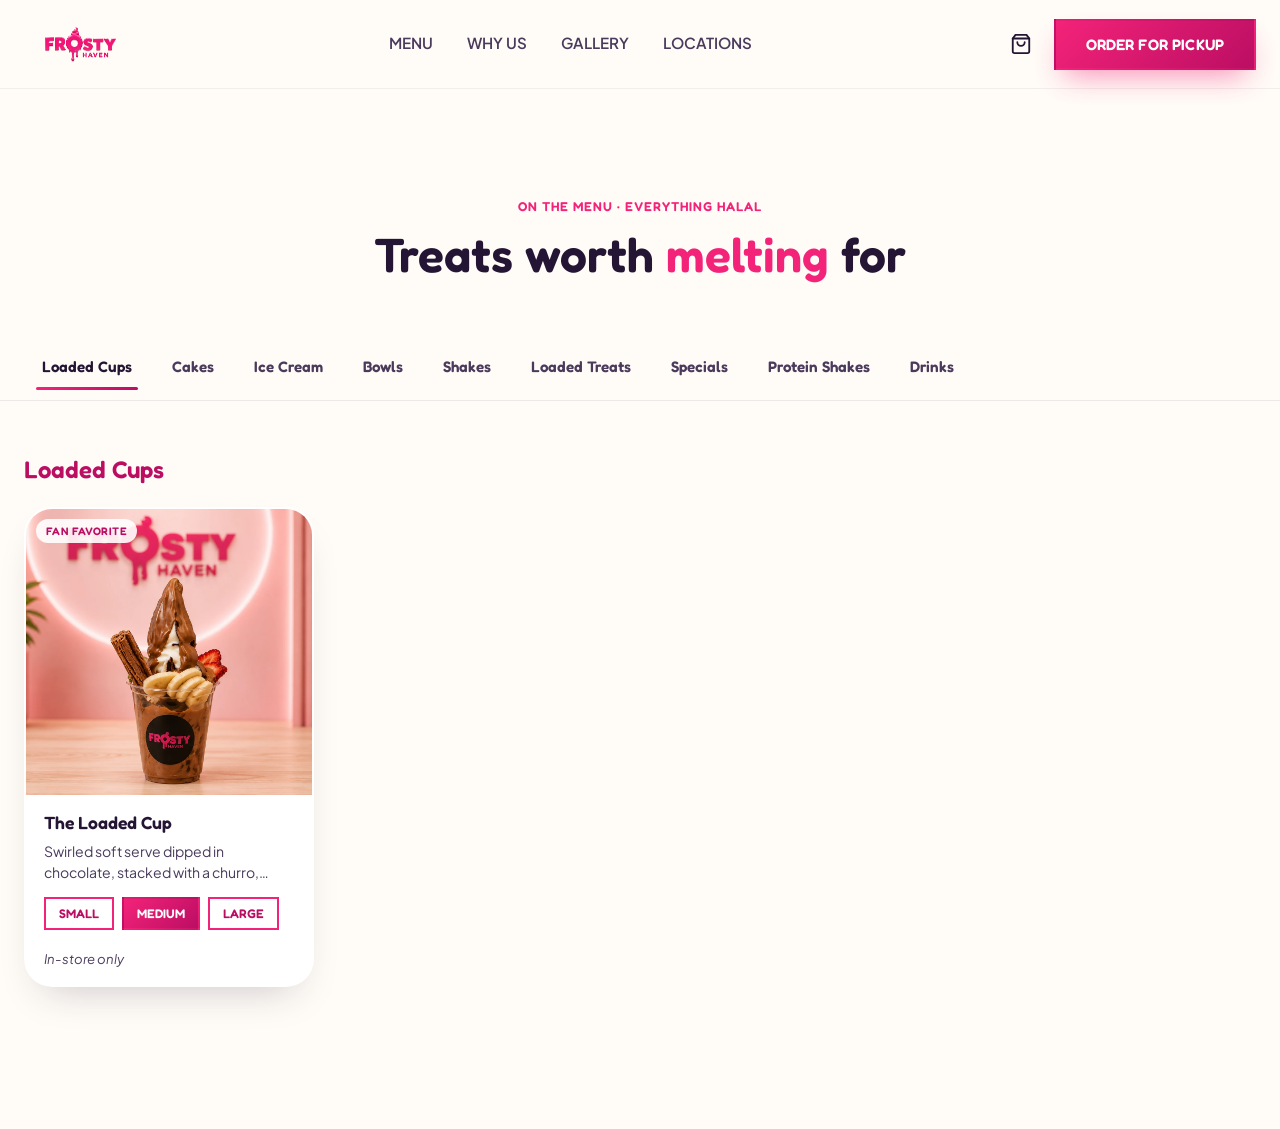
==== commit 985c56a4: "Remove pale-pink background from logo, keep pink wordmark - Strip the flat pale-pink background out " ====
--- a/menu.html
+++ b/menu.html
@@ -15,7 +15,7 @@
 <header class="site-header" id="siteHeader">
   <div class="header-inner">
     <a href="/" class="brand" aria-label="Frosty Haven home">
-      <img src="images/logo.webp" alt="Frosty Haven" class="brand-logo">
+      <img src="images/logo.png" alt="Frosty Haven" class="brand-logo">
     </a>
 
     <nav class="main-nav" id="mainNav" aria-label="Primary">
--- a/css/styles.css
+++ b/css/styles.css
@@ -89,7 +89,8 @@
   align-items: center;
   justify-content: center;
   padding: 14px 30px;
-  border-radius: var(--radius-pill);
+  border-radius: 0;
+  text-transform: uppercase;
   font-family: var(--font-display);
   font-weight: 600;
   font-size: .95rem;
@@ -169,7 +170,6 @@
 .brand-logo {
   height: 60px;
   width: auto;
-  border-radius: 8px;
   display: block;
   flex-shrink: 0;
 }
@@ -177,7 +177,6 @@
 .footer-logo {
   height: 68px;
   width: auto;
-  border-radius: 10px;
   display: block;
 }
 
@@ -186,6 +185,7 @@
   font-weight: 600;
   font-size: .95rem;
   color: var(--ink-soft);
+  text-transform: uppercase;
   position: relative;
   padding-bottom: 4px;
   transition: color .2s ease;
@@ -346,24 +346,22 @@
   min-height: clamp(620px, 45vw, 960px);
   display: flex;
   align-items: center;
-  padding: 150px 24px 110px;
+  padding: 150px 24px 120px;
 }
 .hero-swirl::before {
   content: "";
   position: absolute;
   inset: 0;
   z-index: 0;
-  background: url("../images/hero-swirl.png") center 55% / cover no-repeat;
-  filter: brightness(0.85) saturate(0.9);
+  background: url("../images/hero-swirl.png") center 50% / cover no-repeat;
+  filter: brightness(0.94) saturate(1.02);
 }
 .hero-swirl::after {
   content: "";
   position: absolute;
   inset: 0;
   z-index: 1;
-  background:
-    radial-gradient(55% 65% at 22% 45%, rgba(243, 35, 121, 0.14) 0%, rgba(243, 35, 121, 0) 70%),
-    linear-gradient(100deg, #FFF1F6 0%, rgba(255,241,246,0.88) 32%, rgba(255,241,246,0.28) 58%, rgba(255,241,246,0) 74%);
+  background: linear-gradient(100deg, rgba(18, 9, 26, 0.6) 0%, rgba(18, 9, 26, 0.32) 32%, rgba(18, 9, 26, 0) 56%);
 }
 
 .hero-swirl-copy {
@@ -379,23 +377,33 @@
 }
 
 .hero-title {
-  font-size: clamp(2.4rem, 4.4vw, 3.6rem);
-  color: var(--pink-deep);
-  margin-bottom: 18px;
-}
-.hero-title strong { display: block; font-weight: 700; }
+  font-family: 'Fraunces', serif;
+  font-optical-sizing: auto;
+  font-size: clamp(2.2rem, 4.2vw, 3.4rem);
+  font-weight: 700;
+  line-height: 1.18;
+  letter-spacing: -0.01em;
+  color: #fff;
+  text-shadow: 0 4px 24px rgba(18, 9, 26, 0.4);
+  margin-bottom: 20px;
+}
+.hero-title strong { display: block; font-weight: 700; color: var(--pink); }
 
 .hero-sub {
+  font-family: 'Manrope', sans-serif;
   font-size: 1.1rem;
-  color: var(--ink-soft);
+  color: rgba(255, 255, 255, 0.82);
   max-width: 40ch;
-  margin-bottom: 34px;
+  margin-bottom: 36px;
   font-weight: 500;
+  letter-spacing: 0.01em;
+  line-height: 1.6;
 }
 
 .hero-ctas {
   display: flex;
-  gap: 16px;
+  align-items: stretch;
+  gap: 18px;
   flex-wrap: wrap;
 }
 
@@ -406,25 +414,24 @@
     padding: 130px 20px 260px;
   }
   .hero-swirl::before {
-    background: url("../images/hero-swirl.png") 72% 40% / cover no-repeat;
-    filter: brightness(1) contrast(1.18) saturate(1.05);
+    background: url("../images/hero-swirl.png") 68% 45% / cover no-repeat;
+    filter: brightness(0.96) saturate(1.02);
   }
   .hero-swirl::after {
-    background:
-      radial-gradient(70% 40% at 50% 30%, rgba(243, 35, 121, 0.14) 0%, rgba(243, 35, 121, 0) 70%),
-      linear-gradient(180deg, #FFF1F6 0%, rgba(255,241,246,0.72) 42%, rgba(255,241,246,0.44) 68%, rgba(255,241,246,0.2) 100%);
+    background: linear-gradient(180deg, rgba(18, 9, 26, 0.7) 0%, rgba(18, 9, 26, 0.4) 42%, rgba(18, 9, 26, 0.15) 68%, rgba(18, 9, 26, 0) 100%);
   }
   .hero-swirl-copy {
-    max-width: none;
-    text-align: center;
+    max-width: 322px;
+    text-align: left;
     margin-top: -32px;
-    background: rgba(255, 241, 246, 0.42);
-    border-radius: 28px;
-    padding: 22px 4px 18px;
+    background: rgba(18, 9, 26, 0.42);
+    border-radius: 0;
+    padding: 20px 18px 18px;
   }
-  .hero-wordmark { margin-left: auto; margin-right: auto; }
-  .hero-sub { margin-left: auto; margin-right: auto; }
-  .hero-ctas { justify-content: center; }
+  .hero-title { font-size: clamp(1.7rem, 5.6vw, 2.05rem); }
+  .hero-wordmark { margin-left: 0; margin-right: 0; }
+  .hero-sub { margin-left: 0; margin-right: 0; }
+  .hero-ctas { justify-content: flex-start; }
 }
 
 /* ==========================================================================
@@ -650,7 +657,8 @@
   font-weight: 600;
   font-size: .78rem;
   padding: 7px 13px;
-  border-radius: var(--radius-pill);
+  border-radius: 0;
+  text-transform: uppercase;
   border: 2px solid var(--pink);
   background: transparent;
   color: var(--pink-deep);
@@ -737,7 +745,7 @@
 
 .why-grid {
   display: grid;
-  grid-template-columns: repeat(auto-fit, minmax(200px, 1fr));
+  grid-template-columns: repeat(2, 1fr);
   gap: 22px;
 }
 
@@ -979,7 +987,7 @@
   .footer-inner { flex-direction: column; }
   .hero { padding: 130px 20px 100px; }
 
-  /* logo.webp is a wide 1717x916 file, not a compact mark — at the full
+  /* logo.png is a wide 1717x916 file, not a compact mark — at the full
      60px header height its natural width doesn't leave room for the cart
      icon, order button and menu toggle on a phone-width row. */
   .brand-logo { height: 40px; }
@@ -1399,3 +1407,49 @@
   .hours-row { flex-direction: column; align-items: flex-start; gap: 4px; }
   .hours-time { text-align: left; }
 }
+
+/* ==========================================================================
+   Featured Desserts
+   ========================================================================== */
+.section.featured-desserts { max-width: 1400px; padding-top: 62px; padding-bottom: 40px; }
+.featured-desserts .section-title {
+  font-family: 'Cormorant Garamond', serif;
+  font-weight: 600;
+  letter-spacing: 0;
+}
+
+.featured-desserts-grid {
+  display: grid;
+  grid-template-columns: repeat(4, 1fr);
+  gap: 24px;
+  margin-bottom: 44px;
+}
+
+.featured-dessert-card {
+  margin: 0;
+  aspect-ratio: 4 / 5;
+  border-radius: var(--radius-lg);
+  overflow: hidden;
+  box-shadow: var(--shadow-soft);
+}
+.featured-dessert-card img {
+  width: 100%;
+  height: 100%;
+  object-fit: cover;
+  display: block;
+  pointer-events: none;
+}
+
+.featured-desserts-cta { display: flex; justify-content: center; }
+.featured-desserts-cta .btn {
+  text-transform: uppercase;
+  letter-spacing: .04em;
+}
+
+@media (max-width: 860px) {
+  .featured-desserts { padding-top: 46px; padding-bottom: 36px; }
+  .featured-desserts-grid {
+    grid-template-columns: repeat(2, 1fr);
+    gap: 16px;
+  }
+}
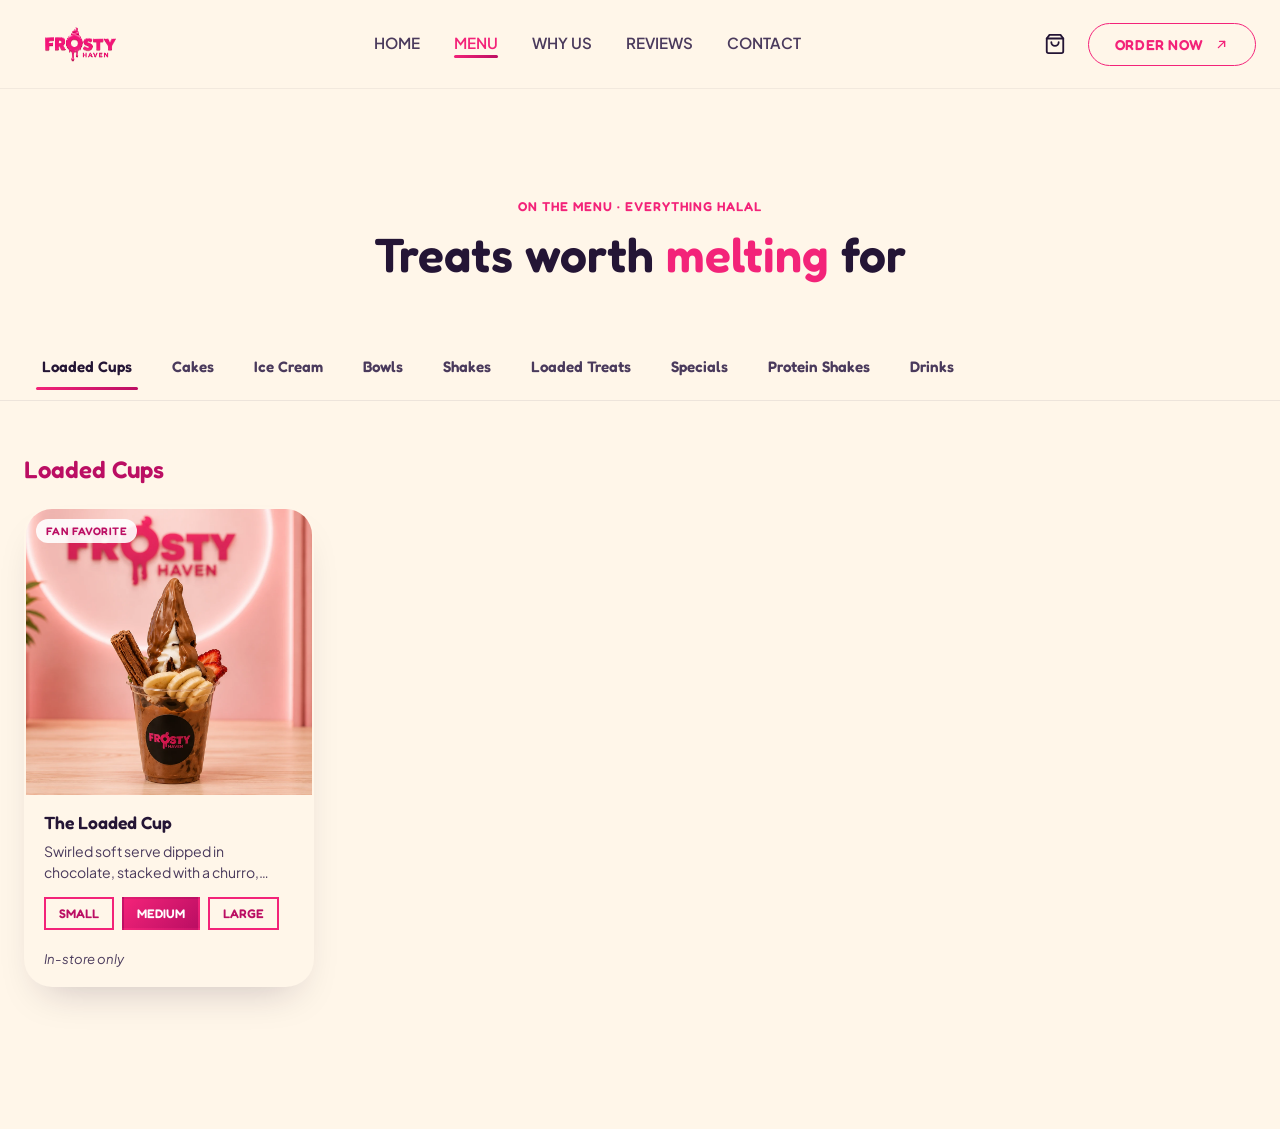
==== commit 8b71a914: "Bring the menu page's header in line with the home page Same five labels and the same outlined pill " ====
--- a/menu.html
+++ b/menu.html
@@ -19,10 +19,11 @@
     </a>
 
     <nav class="main-nav" id="mainNav" aria-label="Primary">
-      <a href="/menu">Menu</a>
+      <a href="/">Home</a>
+      <a href="/menu" class="is-active" aria-current="page">Menu</a>
       <a href="/#why">Why Us</a>
-      <a href="/#gallery">Gallery</a>
-      <a href="/#locations">Locations</a>
+      <a href="/#reviews">Reviews</a>
+      <a href="/#locations">Contact</a>
     </nav>
 
     <div class="header-actions">
@@ -34,7 +35,11 @@
         </svg>
         <span class="cart-badge" id="cartBadge" hidden>0</span>
       </button>
-      <a href="tel:0211523246" class="btn btn-pink">Order for Pickup</a>
+      <a href="tel:0211523246" class="btn btn-pill">Order Now
+        <svg class="btn-pill-arrow" viewBox="0 0 24 24" fill="none" stroke="currentColor" stroke-width="2.2" stroke-linecap="round" stroke-linejoin="round" aria-hidden="true">
+          <path d="M7 17 17 7"/><path d="M9 7h8v8"/>
+        </svg>
+      </a>
       <button class="nav-toggle" id="navToggle" aria-label="Toggle menu" aria-expanded="false">
         <span></span><span></span><span></span>
       </button>
--- a/css/styles.css
+++ b/css/styles.css
@@ -10,7 +10,11 @@
   --yellow: #FFE94D;
   --ink: #241535;
   --ink-soft: #4A3A5C;
-  --cream: #FFFCF7;
+  /* One cream for every page surface. These were #FFFCF7 and #FFF6E9, close
+     enough to look like a mistake where they met — the promo copy panels sat
+     visibly warmer than the page behind them. Both are only ever used as a
+     background or a gradient stop, never as text or icon colour. */
+  --cream: #FFF6E9;
   --cream-alt: #FFF6E9;
 
   --gradient-logo: linear-gradient(135deg, var(--turquoise) 0%, var(--mint) 52%, var(--yellow) 100%);
@@ -37,7 +41,11 @@
   color: var(--ink);
   background: var(--cream);
   -webkit-font-smoothing: antialiased;
-  overflow-x: hidden;
+  /* `clip` rather than `hidden`: 100vw full-bleed children (.value-promo)
+     overhang by the scrollbar width on desktop, and `hidden` would turn the
+     page into a scroll container that still reports/allows that overflow —
+     and would break position: sticky. `clip` just clips it. */
+  overflow-x: clip;
   opacity: 1;
   transition: opacity 0.2s ease;
 }
@@ -112,6 +120,26 @@
   box-shadow: 0 20px 36px -12px rgba(243, 35, 121, 0.65);
 }
 
+/* Outlined pill for the header CTA, per the hero mockup. Overrides .btn's
+   padding and transparent 2px border. */
+.btn-pill {
+  gap: 10px;
+  padding: 12px 26px;
+  border: 1.5px solid var(--pink);
+  border-radius: var(--radius-pill);
+  background: transparent;
+  color: var(--pink);
+  box-shadow: none;
+  font-size: .9rem;
+  letter-spacing: .04em;
+}
+.btn-pill:hover {
+  background: var(--pink);
+  color: #fff;
+  transform: translateY(-2px);
+}
+.btn-pill-arrow { width: 15px; height: 15px; flex: none; }
+
 .btn-outline {
   background: rgba(255,255,255,.35);
   border-color: #fff;
@@ -141,6 +169,35 @@
 .btn-outline-white:hover {
   background: rgba(255,255,255,.15);
   transform: translateY(-3px);
+}
+
+/* ==========================================================================
+   Announcement bar
+   ========================================================================== */
+/* Sits in normal flow above the sticky header, so it scrolls away while the
+   navbar still pins to the top. Full width comes from being a plain block at
+   body level — no 100vw, which would overhang by the scrollbar width. */
+.announcement-bar {
+  /* Sampled from the supplied 1920x120 plum strip, which has no vertical
+     variation — so it reproduces exactly as a gradient and scales to any
+     width instead of shipping the PNG. Scoped to this bar only; --ink and
+     every other surface are untouched. */
+  background: linear-gradient(to right,
+    #1D0C1D 0%,
+    #2B1227 16%,
+    #3B1934 35%,
+    #441D3B 45%,
+    #481F3D 55%,
+    #3D1A34 78%,
+    #32142B 100%);
+  color: #fff;
+  text-align: center;
+  padding: 9px 16px;
+  font-family: var(--font-body);
+  font-size: clamp(0.78rem, 2.6vw, 0.875rem);
+  font-weight: 600;
+  letter-spacing: 0.04em;
+  line-height: 1.35;
 }
 
 /* ==========================================================================
@@ -150,13 +207,55 @@
   position: sticky;
   top: 0;
   z-index: 100;
-  background: rgba(255, 252, 247, 0.85);
+  background: rgba(255, 246, 233, 0.85);
   backdrop-filter: blur(14px);
   border-bottom: 1px solid rgba(36, 21, 53, 0.06);
 }
 
+/* Home page only: the header lifts out of flow and sits over the hero, so the
+   photo runs behind it and there is no band between the two. Scoped by
+   .has-hero because menu.html has no hero — a fixed header there would cover
+   the first rows of the menu.
+
+   It turns solid again once the hero has scrolled past. Without that the white
+   nav would end up over cream sections and be unreadable, which the transparent
+   state can't avoid on its own: no single link colour works over both a dark
+   photo and a cream background. */
+.has-hero .site-header {
+  position: fixed;
+  top: 0;
+  left: 0;
+  right: 0;
+  background: transparent;
+  backdrop-filter: none;
+  border-bottom-color: transparent;
+}
+/* :not(.nav-open) so the mobile dropdown — which has its own cream panel —
+   keeps dark links when it opens. */
+.has-hero .site-header:not(.is-solid) .main-nav:not(.nav-open) a,
+.has-hero .site-header:not(.is-solid) .cart-toggle {
+  color: #fff;
+}
+/* The active link stays pink even in the white-on-hero state. */
+.has-hero .site-header:not(.is-solid) .main-nav:not(.nav-open) a.is-active {
+  color: var(--pink);
+}
+.has-hero .site-header:not(.is-solid) .nav-toggle span {
+  background: #fff;
+}
+.has-hero .site-header.is-solid {
+  background: rgba(255, 246, 233, 0.85);
+  backdrop-filter: blur(14px);
+  border-bottom-color: rgba(36, 21, 53, 0.06);
+}
+
 .header-inner {
-  max-width: 1280px;
+  /* Was capped at 1280px and centred, which parked the cart and pickup button
+     337px in from the edge on a 1905px screen. The row now spans the viewport,
+     so justify-content: space-between puts the actions hard right, inset only
+     by the 24px padding below. No effect under 1280px — the cap never bound
+     there — so the mobile row is unchanged. */
+  max-width: none;
   margin: 0 auto;
   padding: 14px 24px;
   display: flex;
@@ -203,6 +302,9 @@
 }
 .main-nav a:hover { color: var(--pink); }
 .main-nav a:hover::after { transform: scaleX(1); }
+/* Current page, per the mockup: pink with the underline already drawn. */
+.main-nav a.is-active { color: var(--pink); }
+.main-nav a.is-active::after { transform: scaleX(1); }
 
 .header-actions { display: flex; align-items: center; gap: 16px; }
 
@@ -242,7 +344,7 @@
   top: calc(100% + 12px);
   right: 24px;
   width: 300px;
-  background: #fff;
+  background: var(--cream-alt);
   border-radius: var(--radius-md);
   box-shadow: var(--shadow-soft);
   padding: 20px;
@@ -343,7 +445,9 @@
 
 .hero-swirl {
   background: var(--cream);
-  min-height: clamp(620px, 45vw, 960px);
+  /* Taller, to match the mockup's ~1.5:1 hero — at 1265px this lands near
+     840px, where the cup reads large rather than letterboxed. */
+  min-height: clamp(620px, 66vw, 900px);
   display: flex;
   align-items: center;
   padding: 150px 24px 120px;
@@ -353,7 +457,7 @@
   position: absolute;
   inset: 0;
   z-index: 0;
-  background: url("../images/hero-swirl.png") center 50% / cover no-repeat;
+  background: url("../images/hero-desserts.jpg") center 50% / cover no-repeat;
   filter: brightness(0.94) saturate(1.02);
 }
 .hero-swirl::after {
@@ -361,13 +465,57 @@
   position: absolute;
   inset: 0;
   z-index: 1;
-  background: linear-gradient(100deg, rgba(18, 9, 26, 0.6) 0%, rgba(18, 9, 26, 0.32) 32%, rgba(18, 9, 26, 0) 56%);
+  /* Barely there now. The chocolate scene is near-black under the copy — white
+     text measures 8.95:1 over it with no scrim at all — so this is 0.3 purely
+     as headroom for the brighter cocoa splashes, not because the text needs
+     it. Earlier photos needed 0.55 and 0.62 here. */
+  background: linear-gradient(100deg,
+    rgba(0, 0, 0, 0.3) 0%,
+    rgba(0, 0, 0, 0.3) 45%,
+    rgba(0, 0, 0, 0) 72%);
 }
 
 .hero-swirl-copy {
   max-width: 560px;
   position: relative;
   z-index: 2;
+}
+
+/* Feature strip along the foot of the hero. Absolute so it doesn't disturb the
+   copy's vertical centring in the hero's flex row. */
+.hero-features {
+  position: absolute;
+  left: 0;
+  right: 0;
+  bottom: 0;
+  z-index: 2;
+  display: flex;
+  align-items: center;
+  list-style: none;
+  padding: 0 24px 34px;
+  margin: 0;
+}
+.hero-feature {
+  display: flex;
+  align-items: center;
+  gap: 12px;
+  padding: 2px 28px;
+  color: #fff;
+  font-family: var(--font-body);
+  font-size: 0.78rem;
+  font-weight: 500;
+  letter-spacing: 0.08em;
+  text-transform: uppercase;
+  line-height: 1.35;
+  white-space: nowrap;
+}
+.hero-feature:first-child { padding-left: 0; }
+.hero-feature + .hero-feature { border-left: 1px solid rgba(255, 255, 255, 0.18); }
+.hero-feature svg {
+  width: 26px;
+  height: 26px;
+  color: var(--pink);
+  flex: none;
 }
 
 .hero-wordmark {
@@ -408,30 +556,99 @@
 }
 
 @media (max-width: 860px) {
-  .hero-swirl {
+  /* The photo fills the whole hero and the copy sits over its lower half.
+     Two-class selector on .hero.hero-swirl so it beats the later
+     `.hero { padding: ... }` rule in the 640px block. */
+  .hero.hero-swirl {
+    display: flex;
+    /* Column so the feature strip stacks under the copy rather than beside it;
+       stretch because in a column, flex-end would right-align the children. */
+    flex-direction: column;
+    justify-content: flex-end;
+    align-items: stretch;
     min-height: 0;
-    background: var(--cream);
-    padding: 130px 20px 260px;
+    background: var(--ink);
+    /* No bottom padding here — it would sit outside .hero-swirl-copy, leaving a
+       band at the hero's foot where the copy's scrim has ended and the blurred
+       backdrop still shows as a warm strip. The same 32px lives on the copy's
+       own padding-bottom instead, so the gap below the text is unchanged and
+       the scrim runs to the hero's edge. */
+    padding: 0 20px 0;
   }
   .hero-swirl::before {
-    background: url("../images/hero-swirl.png") 68% 45% / cover no-repeat;
-    filter: brightness(0.96) saturate(1.02);
+    background: url("../images/hero-desserts.jpg") center / 100% 100% no-repeat;
+    /* Stretched rather than `cover` so its vertical colour run matches the
+       photo's, which is what keeps the joint invisible. Scaled up so the
+       blur's soft edge never reaches the hero bounds. */
+    filter: blur(48px) brightness(0.72) saturate(1.15);
+    transform: scale(1.3);
   }
+  /* Fills the hero rather than sitting as a contained band at the top, so the
+     photo runs on behind the copy. `auto 112%` overshoots the height a little
+     and anchors to the bottom, which trims the top of the frame and carries the
+     products down clear of the overlaid nav. No mask now — the photo no longer
+     needs to melt into the blurred layer, it reaches the hero's foot itself. */
   .hero-swirl::after {
-    background: linear-gradient(180deg, rgba(18, 9, 26, 0.7) 0%, rgba(18, 9, 26, 0.4) 42%, rgba(18, 9, 26, 0.15) 68%, rgba(18, 9, 26, 0) 100%);
+    /* 85% rather than centred: this scene is 2.02:1 and only about 44% of its
+       width fits a phone, and the cup sits across 45-99% of the frame. Centred
+       would show mostly empty black and clip the cup. */
+    background: url("../images/hero-desserts.jpg") 85% bottom / auto 112% no-repeat;
+    -webkit-mask-image: none;
+    mask-image: none;
   }
   .hero-swirl-copy {
-    max-width: 322px;
+    max-width: none;
     text-align: left;
-    margin-top: -32px;
-    background: rgba(18, 9, 26, 0.42);
-    border-radius: 0;
-    padding: 20px 18px 18px;
+    /* Full-bleed so the scrim reaches both edges; the text itself stays inset
+       by the hero's 20px padding. 56.3vw is the photo's height at 16:9, so the
+       copy always starts just below it. */
+    width: calc(100% + 40px);
+    flex: 0 0 auto;
+    margin: 0 -20px;
+    padding: calc(56.3vw + 24px) 20px 32px;
+    /* The copy box spans the full hero, so these stops map to the hero itself:
+       clear at the top where the products are, strong only across the bottom
+       third where the text sits. It has to be strong there — below the photo's
+       top fifth the brightest patches (cream, white cups, the lit table) reach
+       L≈0.99, where white text is 1.0:1 unscrimmed and still only 2.1:1 under a
+       0.55 wash. The neon lineup that replaced it is far darker down there, so
+       this could come back from 0.85 to 0.62 and still measure 6.2:1 — the
+       photo now reads through behind the text instead of being blacked out. */
+    background: linear-gradient(to top,
+      rgba(0, 0, 0, 0.65) 0%,
+      rgba(0, 0, 0, 0.62) 25%,
+      rgba(0, 0, 0, 0.36) 45%,
+      rgba(0, 0, 0, 0.12) 70%,
+      rgba(0, 0, 0, 0) 100%);
   }
   .hero-title { font-size: clamp(1.7rem, 5.6vw, 2.05rem); }
   .hero-wordmark { margin-left: 0; margin-right: 0; }
-  .hero-sub { margin-left: 0; margin-right: 0; }
-  .hero-ctas { justify-content: flex-start; }
+  .hero-swirl .hero-sub { margin: 0; }
+
+  /* Four across is far too tight on a phone, so the strip becomes a 2x2 grid
+     in normal flow under the copy. It carries its own dark wash: the copy's
+     gradient ends at the copy, and below that the strip would sit on the bare
+     photo. 0.72 continues from the gradient's 0.65 foot. */
+  .hero-features {
+    position: static;
+    display: grid;
+    grid-template-columns: 1fr 1fr;
+    width: calc(100% + 40px);
+    margin: 0 -20px;
+    padding: 0;
+    background: rgba(0, 0, 0, 0.72);
+  }
+  .hero-feature,
+  .hero-feature:first-child {
+    padding: 12px 16px;
+    gap: 10px;
+    font-size: 0.66rem;
+    letter-spacing: 0.06em;
+    border-top: 1px solid rgba(255, 255, 255, 0.12);
+    border-left: 0;
+  }
+  .hero-feature:nth-child(odd) { border-right: 1px solid rgba(255, 255, 255, 0.12); }
+  .hero-feature svg { width: 20px; height: 20px; }
 }
 
 /* ==========================================================================
@@ -536,7 +753,7 @@
 .menu-product-card {
   display: flex;
   flex-direction: column;
-  background: #fff;
+  background: var(--cream-alt);
   border-radius: var(--radius-lg);
   overflow: hidden;
   box-shadow: var(--shadow-soft);
@@ -786,6 +1003,141 @@
   display: block;
 }
 
+/* ---- Value promo band ---- */
+.value-promo {
+  display: grid;
+  grid-template-columns: 1fr 1fr;
+  align-items: stretch;
+  /* Full-bleed break-out of the centred .section container (max-width 1200px
+     + side padding). body already carries overflow-x: hidden, which absorbs
+     the few px by which 100vw exceeds the client area when a desktop
+     scrollbar is present. */
+  width: 100vw;
+  max-width: 100vw;
+  margin-left: calc(50% - 50vw);
+  margin-right: calc(50% - 50vw);
+  margin-top: 0;
+  overflow: hidden;
+}
+/* Two selectors deep so it still wins over the `.section` padding reset
+   inside the max-width: 640px block further down the file. */
+.section.gallery { padding-bottom: 0; }
+.value-promo-copy {
+  /* Warm cream rather than transparent: it's the closest palette token to the
+     churro photo's beige, so the two halves still read as one band. The text
+     goes dark to keep contrast — white on cream would be unreadable. */
+  background: var(--cream-alt);
+  color: var(--ink);
+  padding: clamp(36px, 5vw, 64px);
+  display: flex;
+  flex-direction: column;
+  justify-content: center;
+}
+/* The thick shakes panel has no backdrop of its own — it falls back to the
+   base rule's --cream-alt with dark type. The white text that went with the
+   confetti artwork is dropped along with it; on a pale panel it would be
+   invisible. */
+
+/* Both promo headings use Cormorant Garamond, as the "Find a new favourite"
+   heading does, and the closest face the site loads to the serif wordmark in
+   the supplied banner. It is loaded at 500/600 only, so 600 rather than the h3
+   default. It also runs small and light for its point size next to Fredoka,
+   hence the size bump on both bands. */
+.value-promo-title {
+  font-family: 'Cormorant Garamond', serif;
+  font-weight: 600;
+  font-size: clamp(1.85rem, 3.05vw, 2.7rem);
+  letter-spacing: -0.01em;
+  line-height: 1.12;
+  margin-bottom: 18px;
+}
+.value-promo-text {
+  font-size: 1.05rem;
+  line-height: 1.7;
+  color: var(--ink-soft);
+  max-width: 42ch;
+}
+.value-promo-media { position: relative; }
+.value-promo-media img {
+  width: 100%;
+  height: 100%;
+  object-fit: cover;
+  object-position: center;
+}
+
+/* ---- "Made With Love" variant: photo left, copy right ---- */
+/* The cup photo is cropped straight out of the supplied banner (the baked-in
+   headline sat to the right of x=832, so the crop drops it) and shown with
+   `contain` rather than `cover` — the cup is portrait and cover would slice
+   the top and bottom off it. The band's own crimson is a radial gradient
+   sampled from that photo, so the contained photo's edges sit on a matching
+   field instead of a letterbox. */
+.value-promo-love {
+  /* The vertical layer is the photo's own right-edge column, sampled at five
+     heights, so at the 50% panel boundary the band matches the photo exactly
+     and the joint disappears. The horizontal layer above it then darkens
+     toward the right, which is what the original banner does behind its
+     headline. */
+  background:
+    linear-gradient(to right,
+      rgba(10, 0, 5, 0) 50%,
+      rgba(10, 0, 5, 0.45) 82%,
+      rgba(10, 0, 5, 0.62) 100%),
+    linear-gradient(to bottom,
+      #1E010C 3%,
+      #3A0518 30%,
+      #370316 50%,
+      #2B0312 70%,
+      #2A020F 97%);
+}
+/* This panel has no backdrop of its own — it falls back to the base rule's
+   --cream-alt, matching the thick shakes band. The body text goes back to the
+   base --ink-soft too: it was raised to --ink only because it measured 3.52:1
+   over the sparkle artwork, which is no longer there. */
+/* Scoped to this band so the churro band's copy keeps its current size. */
+/* Face and weight come from the shared rule above; this band keeps its own
+   larger size. */
+.value-promo-love .value-promo-title {
+  font-size: clamp(2.9rem, 6vw, 5.4rem);
+  line-height: 1.02;
+  margin-bottom: 22px;
+}
+.value-promo-love .value-promo-text {
+  font-size: clamp(1.05rem, 1.7vw, 1.45rem);
+  max-width: 26ch;
+}
+/* The dessert is made smaller in the image itself, not in CSS: the source was
+   re-exported onto a canvas 11% larger with its plum edge extended outward, so
+   the cup occupies 10% less of the frame while the photo still fills the whole
+   panel. Shrinking it in CSS instead leaves a gap that has to be filled, and
+   nothing fills it cleanly — a fixed gradient matches the photo along only one
+   edge (dark bars top and bottom), and a blurred copy of the photo shifts
+   luminance, so its own edge shows as a halo. Filling the panel means there is
+   no gap, so no bars and no seam. The panel keeps `object-fit: cover` from the
+   base rule.
+
+   The band's height follows from the same file: the photo fills the 50% panel,
+   so height = panel width / photo aspect. Widening the canvas again (924 ->
+   1086, height untouched) took the band 15% shorter and scaled the cup by the
+   same 15%, since it still occupies the same fraction of the frame. */
+
+/* Both promo panels share one ratio, so the two image panels are identical in
+   size. 1.798:1 is the milkshake photo's own ratio — all three cups have to
+   stay in frame, so `cover` must have nothing to crop. The plum photo was
+   re-exported to match it (1086 -> 1881 wide, height untouched), rather than
+   cropped to it, which at this ratio would have cut 42% off the cup. Not
+   width-scoped: the stacked layout's 16/11 would crop both photos. */
+.value-promo .value-promo-media img {
+  aspect-ratio: 1.798;
+}
+
+@media (max-width: 860px) {
+  .value-promo { grid-template-columns: 1fr; }
+  /* Photo leads on a stacked layout so the band still opens on the dessert. */
+  .value-promo-media { order: -1; }
+  .value-promo-media img { height: auto; }
+}
+
 /* ==========================================================================
    Reviews
    ========================================================================== */
@@ -848,7 +1200,12 @@
    ========================================================================== */
 .cta {
   max-width: none;
-  background: var(--gradient-pink);
+  /* The dessert photo replaces the pink gradient. --ink sits behind it as the
+     fallback so the white text still has a dark ground if the image fails —
+     on the old gradient that was guaranteed by the colour itself. The photo
+     is composed with its desserts at the edges and a dark centre, which is
+     where .cta-inner sits. */
+  background: var(--ink) url("../images/cta-dessert-backdrop.jpg") center / cover no-repeat;
   text-align: center;
   padding: 100px 24px;
   position: relative;
@@ -990,8 +1347,25 @@
   /* logo.png is a wide 1717x916 file, not a compact mark — at the full
      60px header height its natural width doesn't leave room for the cart
      icon, order button and menu toggle on a phone-width row. */
-  .brand-logo { height: 40px; }
+  .brand-logo { height: 52px; }
   .header-actions { gap: 10px; }
+  /* The wider logo would push the menu toggle off-screen (the row already
+     overflowed slightly at 46px), so the row reclaims the space it needs
+     from its own padding, gap and the CTA's side padding. */
+  /* Vertical padding trimmed from 14px so the row sits closer to the top edge
+     and the header stops covering as much of the hero. The logo is the tallest
+     item in the row, so header height is 52px + this padding. */
+  .header-inner { padding: 6px 14px 10px; gap: 12px; }
+  /* Global border-box means the vertical padding sits inside the height rather
+     than adding to it. nowrap comes from .btn, so the label stays on one line. */
+  .header-actions .btn-pill {
+    width: auto;
+    height: 34px;
+    padding: 0 13px;
+    gap: 7px;
+    font-size: 10px;
+  }
+  .btn-pill-arrow { width: 12px; height: 12px; }
 }
 
 @media (prefers-reduced-motion: reduce) {
@@ -1005,10 +1379,10 @@
   position: relative;
   max-width: none;
   padding: 110px 24px 120px;
-  background:
-    radial-gradient(55% 50% at 12% 8%, rgba(255,255,255,0.85) 0%, rgba(255,255,255,0) 60%),
-    radial-gradient(50% 45% at 92% 90%, rgba(255,255,255,0.7) 0%, rgba(255,255,255,0) 65%),
-    linear-gradient(180deg, var(--cream) 0%, #FFE1EF 45%, var(--cream) 100%);
+  /* Flat cream — was a #FFE1EF band through the middle with two white radial
+     highlights over it. The highlights go too: they only registered against
+     the pink, and on cream they'd be an invisible white wash. */
+  background: var(--cream);
   overflow: hidden;
 }
 
@@ -1162,10 +1536,10 @@
   position: relative;
   max-width: none;
   padding: 110px 24px 120px;
-  background:
-    radial-gradient(55% 50% at 88% 12%, rgba(255,255,255,0.85) 0%, rgba(255,255,255,0) 60%),
-    radial-gradient(50% 45% at 8% 88%, rgba(255,255,255,0.7) 0%, rgba(255,255,255,0) 65%),
-    linear-gradient(180deg, var(--cream) 0%, #FFE1EF 45%, var(--cream) 100%);
+  /* Flat cream — was a #FFE1EF band through the middle with two white radial
+     highlights over it. The highlights go too: they only registered against
+     the pink, and on cream they'd be an invisible white wash. */
+  background: var(--cream);
   overflow: hidden;
   text-align: center;
 }
@@ -1307,7 +1681,9 @@
 .hours {
   max-width: none;
   padding: 100px 24px 120px;
-  background: linear-gradient(180deg, var(--cream) 0%, #FFE7F1 100%);
+  /* Flat cream — was a gradient fading into #FFE7F1, which read as a pink glow
+     at the foot of the section. */
+  background: var(--cream);
 }
 
 .hours-card {
@@ -1428,7 +1804,8 @@
 .featured-dessert-card {
   margin: 0;
   aspect-ratio: 4 / 5;
-  border-radius: var(--radius-lg);
+  border-radius: 0;
+  /* overflow stays: it's what makes the img's object-fit crop hold. */
   overflow: hidden;
   box-shadow: var(--shadow-soft);
 }
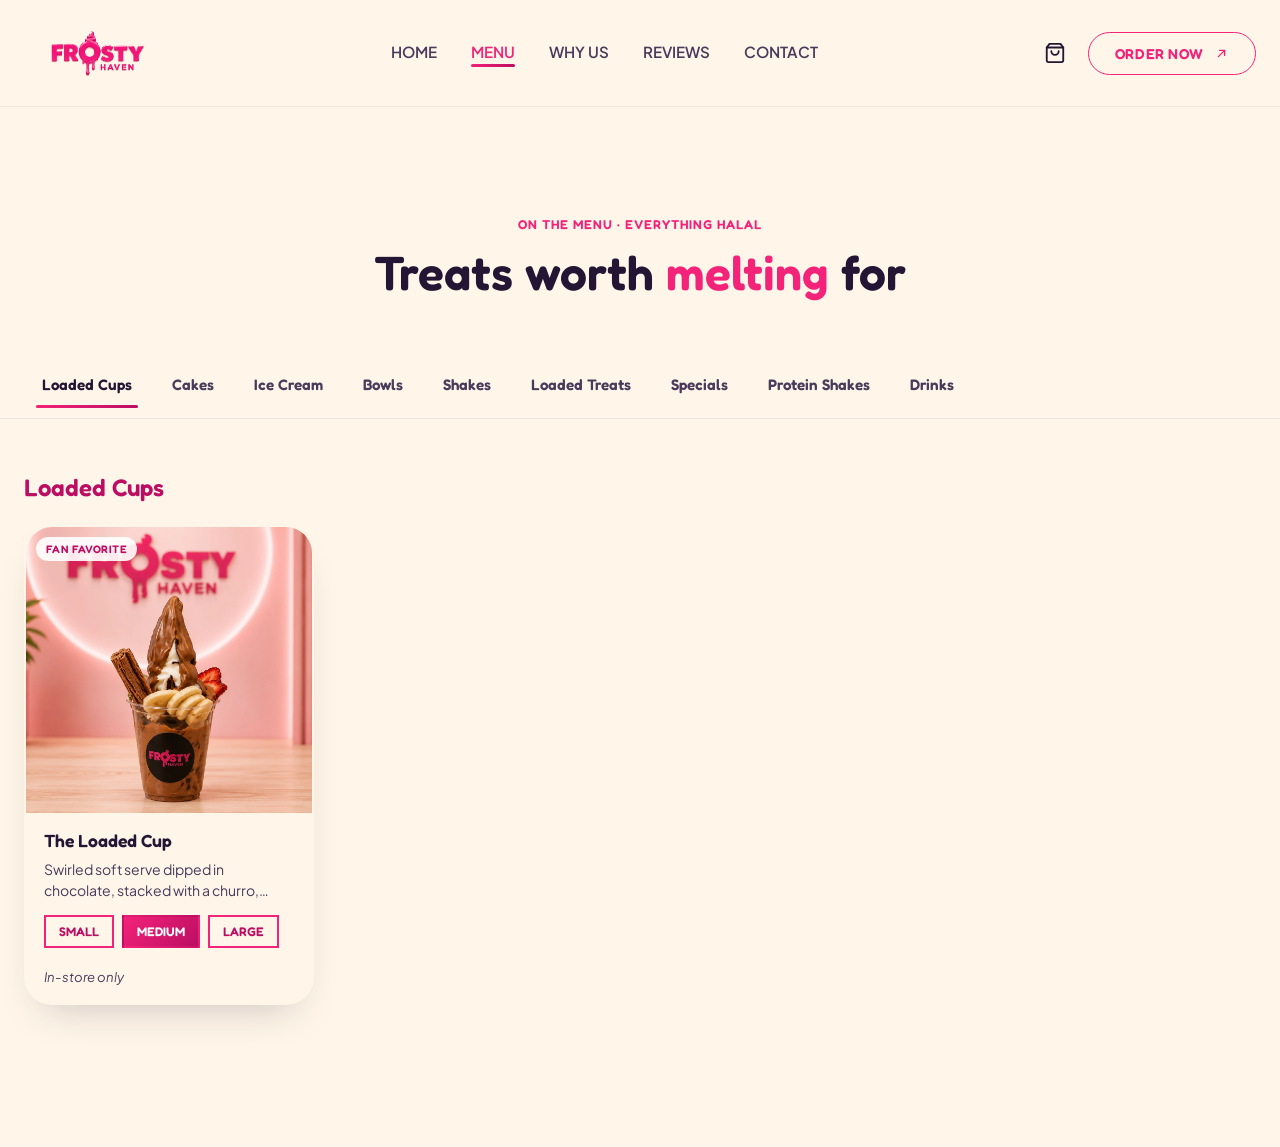
==== commit ebff11de: "Rebuild the cart as an honest pickup list, and add discovery metadata The cart was framed as a check" ====
--- a/menu.html
+++ b/menu.html
@@ -3,11 +3,34 @@
 <head>
 <meta charset="UTF-8">
 <meta name="viewport" content="width=device-width, initial-scale=1.0">
-<title>Menu — Frosty Haven</title>
+<title>Menu — Frosty Haven, Palmerston North</title>
+<meta name="description" content="The full Frosty Haven menu: loaded cups, Flurrs, lava cake, açaí bowls, frosty nachos, loaded cookies and brownies, thick shakes and drinks. Made to order in-store on Featherston Street.">
+<link rel="canonical" href="https://frosty-haven-website.vercel.app/menu">
+<meta name="theme-color" content="#FFF6E9">
+
+<meta property="og:type" content="website">
+<meta property="og:site_name" content="Frosty Haven">
+<meta property="og:locale" content="en_NZ">
+<meta property="og:url" content="https://frosty-haven-website.vercel.app/menu">
+<meta property="og:title" content="The Frosty Haven Menu">
+<meta property="og:description" content="Loaded cups, Flurrs, lava cake, açaí bowls, frosty nachos, thick shakes and more. Made to order in-store in Palmerston North.">
+<meta property="og:image" content="https://frosty-haven-website.vercel.app/images/loaded-cup-hero.webp">
+<meta property="og:image:alt" content="A Frosty Haven loaded cup with soft serve, chocolate drizzle, churro, banana and strawberry">
+<meta name="twitter:card" content="summary_large_image">
+
+<link rel="icon" href="/favicon.svg" type="image/svg+xml">
 <link rel="preconnect" href="https://fonts.googleapis.com">
 <link rel="preconnect" href="https://fonts.gstatic.com" crossorigin>
 <link href="https://fonts.googleapis.com/css2?family=Fredoka:wght@500;600;700&family=Plus+Jakarta+Sans:wght@400;500;600;700;800&display=swap" rel="stylesheet">
 <link rel="stylesheet" href="css/styles.css">
+
+<!-- See index.html: `is-loading` is cleared by JS, so without JS the page would
+     never become visible. The category bar filters via JS too; without it every
+     category is already shown, so the tabs would be inert decoration. -->
+<noscript><style>
+  body.is-loading { opacity: 1; }
+  .cart-toggle, .nav-toggle, .menu-cat-bar { display: none !important; }
+</style></noscript>
 </head>
 <body class="is-loading">
 
@@ -27,7 +50,7 @@
     </nav>
 
     <div class="header-actions">
-      <button class="cart-toggle" id="cartToggle" aria-label="View cart" aria-expanded="false">
+      <button class="cart-toggle" id="cartToggle" aria-label="View pickup list" aria-expanded="false" aria-controls="cartPanel">
         <svg class="cart-icon" width="22" height="22" viewBox="0 0 24 24" fill="none" stroke="currentColor" stroke-width="2" stroke-linecap="round" stroke-linejoin="round" aria-hidden="true">
           <path d="M6 2 3 6v14a2 2 0 0 0 2 2h14a2 2 0 0 0 2-2V6l-3-4Z"/>
           <path d="M3 6h18"/>
@@ -45,16 +68,23 @@
       </button>
     </div>
 
-    <div class="cart-panel" id="cartPanel" hidden>
-      <h3>Your Order</h3>
+    <!-- Not a checkout. See index.html. -->
+    <div class="cart-panel" id="cartPanel" hidden aria-labelledby="cartPanelTitle">
+      <p class="cart-panel-title" id="cartPanelTitle">Your pickup list</p>
       <ul class="cart-items" id="cartItems"></ul>
-      <p class="cart-empty" id="cartEmpty">Your cart is empty.</p>
-      <div class="cart-total" id="cartTotal" hidden>
-        <span>Total</span>
-        <strong id="cartTotalAmount">$0.00</strong>
-      </div>
-      <a href="#" target="_blank" rel="noopener" class="btn btn-pink cart-checkout" id="cartCheckout">Send Order on WhatsApp</a>
-      <a href="tel:0211523246" class="cart-call-fallback">or call us instead</a>
+
+      <div class="cart-empty" id="cartEmpty">
+        <p class="cart-empty-line">Nothing on your list yet.</p>
+        <p class="cart-empty-note">Most of the menu is made to order in-store. Anything you can add ahead is marked below.</p>
+        <!-- A plain #cat-shakes anchor would scroll to a section the category
+             filter has hidden, so this activates that tab instead. -->
+        <button type="button" class="btn btn-pink cart-empty-action" data-cat-target="cat-shakes">See what you can add</button>
+      </div>
+
+      <p class="cart-note" id="cartNote" hidden>We'll confirm your total when you message. Nothing is paid for here.</p>
+      <a href="#" target="_blank" rel="noopener" class="btn btn-pink cart-checkout" id="cartCheckout" hidden>Send list on WhatsApp</a>
+      <a href="tel:0211523246" class="cart-call-fallback">Call 021 152 3246</a>
+      <p class="cart-status" id="cartStatus" role="status" aria-live="polite"></p>
     </div>
   </div>
 </header>
@@ -286,7 +316,7 @@
             </div>
             <div class="menu-product-footer">
               <span class="menu-product-price">$9.00</span>
-              <button type="button" class="btn btn-pink btn-sm add-to-cart-btn" data-item="Thick Milkshake">Add to Cart</button>
+              <button type="button" class="btn btn-pink btn-sm add-to-cart-btn" data-item="Thick Milkshake">Add to list</button>
             </div>
           </div>
         </article>
--- a/css/styles.css
+++ b/css/styles.css
@@ -267,7 +267,10 @@
 
 .brand { display: flex; align-items: center; flex-shrink: 0; }
 .brand-logo {
-  height: 60px;
+  /* 60px left the wordmark too small to read. There is room for it now: the
+     header row spans the viewport and the CTA is a 168px pill rather than the
+     old 203px filled button. */
+  height: 78px;
   width: auto;
   display: block;
   flex-shrink: 0;
@@ -343,18 +346,29 @@
   position: absolute;
   top: calc(100% + 12px);
   right: 24px;
-  width: 300px;
+  /* Fixed 300px overflowed the left edge below ~330px. */
+  width: min(320px, calc(100vw - 32px));
+  /* A long list would otherwise run off the bottom of a fixed header. */
+  max-height: calc(100dvh - 120px);
+  overflow-y: auto;
+  overscroll-behavior: contain;
   background: var(--cream-alt);
   border-radius: var(--radius-md);
   box-shadow: var(--shadow-soft);
   padding: 20px;
   z-index: 200;
 }
-.cart-panel h3 {
-  font-size: 1.1rem;
+/* A <p>, not a heading: the panel sits at the top of the DOM, so an <h3> here
+   made the document outline open on the cart rather than the page title. */
+.cart-panel-title {
+  font-family: var(--font-display);
+  font-weight: 600;
+  font-size: 1.05rem;
+  color: var(--ink);
   margin-bottom: 12px;
 }
-.cart-items { list-style: none; margin-bottom: 14px; }
+.cart-items { list-style: none; }
+.cart-items:not(:empty) { margin-bottom: 14px; }
 .cart-item {
   display: flex;
   justify-content: space-between;
@@ -364,47 +378,80 @@
   border-bottom: 1px solid rgba(36,21,53,.08);
   font-size: .9rem;
 }
-.cart-item-info strong { display: block; color: var(--ink); }
+/* min-width lets the flex child shrink; a long product name wraps instead of
+   pushing the remove button out of the panel. */
+.cart-item-info { min-width: 0; }
+.cart-item-info strong {
+  display: block;
+  color: var(--ink);
+  overflow-wrap: anywhere;
+}
 .cart-item-info span { color: var(--ink-soft); font-size: .82rem; }
 .cart-item-qty {
   display: flex;
   align-items: center;
   gap: 8px;
-  margin-top: 6px;
+  margin-top: 8px;
 }
 .cart-item-qty .qty-btn {
-  width: 22px;
-  height: 22px;
-  font-size: .85rem;
+  width: 30px;
+  height: 30px;
+  font-size: .95rem;
   border: 1px solid var(--pink);
+}
+.cart-item-qty .qty-btn:disabled {
+  opacity: .4;
+  cursor: not-allowed;
+}
+.cart-item-qty .qty-btn:disabled:hover {
+  background: transparent;
+  color: var(--pink);
 }
 .cart-item-qty span {
   font-family: var(--font-display);
   font-weight: 700;
   color: var(--ink);
-  font-size: .85rem;
+  font-size: .9rem;
+  min-width: 1ch;
+  text-align: center;
 }
 .cart-item-remove {
+  flex: none;
   background: none;
   border: none;
-  color: var(--pink);
+  color: var(--pink-deep);
   font-weight: 700;
   cursor: pointer;
-  font-size: 1rem;
-  padding: 4px;
-}
-.cart-empty { color: var(--ink-soft); font-size: .9rem; margin-bottom: 14px; }
-.cart-total {
-  display: flex;
-  justify-content: space-between;
-  align-items: center;
-  padding: 10px 0 16px;
-  font-family: var(--font-display);
+  font-size: 1.1rem;
+  line-height: 1;
+  padding: 6px;
+  border-radius: 8px;
+}
+.cart-item-remove:hover { background: rgba(187, 14, 99, .09); }
+
+/* Empty state carries its own way forward rather than dead-ending. */
+.cart-empty[hidden] { display: none; }
+.cart-empty-line {
+  color: var(--ink);
+  font-weight: 600;
   font-size: .95rem;
+}
+.cart-empty-note {
   color: var(--ink-soft);
-}
-.cart-total strong { color: var(--pink); font-size: 1.15rem; }
-.cart-total[hidden] { display: none; }
+  font-size: .84rem;
+  line-height: 1.5;
+  margin: 6px 0 14px;
+}
+.cart-empty-action { display: flex; width: 100%; }
+
+.cart-note {
+  color: var(--ink-soft);
+  font-size: .8rem;
+  line-height: 1.5;
+  margin-bottom: 12px;
+}
+.cart-note[hidden] { display: none; }
+
 .cart-checkout { display: flex; width: 100%; }
 .cart-checkout[hidden] { display: none; }
 .cart-call-fallback {
@@ -414,8 +461,22 @@
   font-size: .82rem;
   color: var(--ink-soft);
   text-decoration: underline;
-}
-.cart-call-fallback:hover { color: var(--pink); }
+  text-underline-offset: 2px;
+}
+.cart-call-fallback:hover { color: var(--pink-deep); }
+
+/* Announces list changes to screen readers without showing a duplicate count. */
+.cart-status {
+  position: absolute;
+  width: 1px;
+  height: 1px;
+  padding: 0;
+  margin: -1px;
+  overflow: hidden;
+  clip-path: inset(50%);
+  white-space: nowrap;
+  border: 0;
+}
 
 .nav-toggle {
   display: none;
@@ -946,7 +1007,9 @@
    Why Us
    ========================================================================== */
 .why {
-  background: var(--ink);
+  /* Black rather than --ink. Scoped here so the footer, which also uses --ink,
+     keeps its plum. */
+  background: #000;
   max-width: none;
   padding: 110px 24px;
 }
@@ -1094,6 +1157,13 @@
    --cream-alt, matching the thick shakes band. The body text goes back to the
    base --ink-soft too: it was raised to --ink only because it measured 3.52:1
    over the sparkle artwork, which is no longer there. */
+/* Copy centred in its half. align-items as well as text-align: the panel is a
+   flex column, so text-align alone would centre the lines inside blocks that
+   are still pinned left by the paragraph's 26ch max-width. */
+.value-promo-love .value-promo-copy {
+  align-items: center;
+  text-align: center;
+}
 /* Scoped to this band so the churro band's copy keeps its current size. */
 /* Face and weight come from the shared rule above; this band keeps its own
    larger size. */
@@ -1141,14 +1211,88 @@
 /* ==========================================================================
    Reviews
    ========================================================================== */
+/* ==========================================================================
+   Reviews palette — cocoa ground, ivory cards, champagne and rose accents.
+   Colours only; layout and content are untouched. Both review sections share
+   the ground so they read as one band. max-width: none makes .reviews
+   full-bleed like .featured-reviews already is; the grid below keeps the
+   1200px column.
+   ========================================================================== */
+/* One continuous plum sweep behind both review sections, matching the
+   purple-pink CTA band below. The sections themselves stay transparent so the
+   gradient isn't restarted (and seamed) at their boundary. */
+.reviews-band {
+  background: linear-gradient(135deg, #180914 0%, #2B0B22 50%, #4A0D35 100%);
+}
+
+.reviews {
+  background: transparent;
+  max-width: none;
+}
+/* Two selectors deep so it beats the `.section { padding: 80px 20px }` reset in
+   the 640px block, which comes later in the file. This half of the 220px void
+   between the two review sections — they share a background now, so their
+   stacked padding read as one dead gap rather than two section margins. */
+.section.reviews { padding-bottom: clamp(28px, 3.5vw, 44px); }
+
+.reviews .section-title,
+.featured-reviews .section-title {
+  color: #FFF7F2;
+}
+/* Scoped to this heading so the gallery title's pink span is untouched. */
+.reviews .section-title .text-pink {
+  color: #E9A6B2;
+}
+.reviews .section-eyebrow,
+.featured-reviews .section-eyebrow {
+  color: #D6B078;
+}
+
+/* The card and card-text colours are set on their own rules further down rather
+   than overridden here — those come later in the file at equal specificity, so
+   a block here would lose. .fr-card is the exception: two classes beats one. */
+.featured-reviews .fr-card {
+  background: #F8EFE5;
+  border-color: rgba(59, 41, 39, 0.1);
+}
+
+/* The one primary CTA in the band — bright pink is reserved for it so the
+   plum reads as the field, not another accent. Scoped, so the pink gradient
+   stays on every other .btn-pink on the page. */
+.reviews-band .btn-pink {
+  background: #E91E63;
+  box-shadow: 0 14px 30px -14px rgba(233, 30, 99, 0.75);
+}
+/* The secondary buttons default to a 35%-white face with dark --ink text. On
+   the plum that composites to a muddy mauve and the label lands at 2.97:1 —
+   under the 4.5:1 it needs. A warm-white ghost puts the text straight on the
+   gradient (14.17:1) and reads far more premium. */
+.reviews-band .btn-outline {
+  background: transparent;
+  border-color: rgba(255, 247, 242, 0.5);
+  color: #FFF7F2;
+  backdrop-filter: none;
+}
+.reviews-band .btn-outline:hover {
+  background: rgba(255, 247, 242, 0.12);
+  border-color: #FFF7F2;
+}
+
+.reviews-band .btn-pink:hover {
+  background: #C2185B;
+  box-shadow: 0 20px 36px -12px rgba(233, 30, 99, 0.7);
+}
+
 .reviews-grid {
+  max-width: 1200px;
+  margin: 0 auto;
   display: grid;
   grid-template-columns: repeat(auto-fit, minmax(220px, 1fr));
   gap: 24px;
 }
 .review-card {
-  background: var(--cream-alt);
-  border: 1px solid rgba(36, 21, 53, 0.08);
+  background: #F8EFE5;
+  border: 1px solid rgba(59, 41, 39, 0.1);
   border-radius: var(--radius-lg);
   box-shadow: 0 12px 30px rgba(36, 21, 53, 0.06);
   padding: 32px 28px;
@@ -1163,11 +1307,11 @@
   font-family: var(--font-display);
   font-weight: 700;
   font-size: 2.6rem;
-  color: var(--pink);
-}
-.review-score span { font-size: 1.2rem; color: var(--ink-soft); font-weight: 500; }
-.review-source { color: var(--ink-soft); font-size: .9rem; margin-top: 8px; }
-.review-stars { color: var(--yellow); font-size: 1.3rem; letter-spacing: .1em; margin-top: 16px; text-shadow: 0 1px 0 rgba(0,0,0,.08); }
+  color: #D96C86;
+}
+.review-score span { font-size: 1.2rem; color: #3B2927; font-weight: 500; }
+.review-source { color: #3B2927; font-size: .9rem; margin-top: 8px; }
+.review-stars { color: #C89B55; font-size: 1.3rem; letter-spacing: .1em; margin-top: 16px; text-shadow: 0 1px 0 rgba(0,0,0,.08); }
 .review-card-quote {
   background: var(--cream-alt);
   color: var(--ink);
@@ -1193,7 +1337,7 @@
   z-index: 1;
 }
 .review-card-quote p:first-child { font-size: 1.05rem; font-style: italic; line-height: 1.5; margin-bottom: 14px; }
-.review-card-quote .review-source { color: var(--ink); margin-top: 0; }
+.review-card-quote .review-source { color: #3B2927; margin-top: 0; }
 
 /* ==========================================================================
    CTA
@@ -1260,7 +1404,10 @@
    Footer
    ========================================================================== */
 .site-footer {
-  background: var(--ink);
+  /* Black rather than --ink, matching the .why section. The drip SVG above it
+     draws the footer's wavy top edge and is filled to match by hand in the
+     markup — both have to move together or the drip shows as a plum band. */
+  background: #000;
   position: relative;
   padding-top: 40px;
 }
@@ -1347,7 +1494,7 @@
   /* logo.png is a wide 1717x916 file, not a compact mark — at the full
      60px header height its natural width doesn't leave room for the cart
      icon, order button and menu toggle on a phone-width row. */
-  .brand-logo { height: 52px; }
+  .brand-logo { height: 68px; }
   .header-actions { gap: 10px; }
   /* The wider logo would push the menu toggle off-screen (the row already
      overflowed slightly at 46px), so the row reclaims the space it needs
@@ -1378,11 +1525,12 @@
 .featured-reviews {
   position: relative;
   max-width: none;
-  padding: 110px 24px 120px;
-  /* Flat cream — was a #FFE1EF band through the middle with two white radial
-     highlights over it. The highlights go too: they only registered against
-     the pink, and on cream they'd be an invisible white wash. */
-  background: var(--cream);
+  /* Top matches .reviews' new bottom padding — the other half of the 220px
+     void. Bottom is unchanged; it borders the CTA photo, not this band. */
+  padding: clamp(28px, 3.5vw, 44px) 24px 120px;
+  /* Transparent so the .reviews-band gradient shows through unbroken. Set here
+     rather than in the grouped rule further up, which this would override. */
+  background: transparent;
   overflow: hidden;
 }
 
@@ -1407,7 +1555,7 @@
   50% { opacity: .9; transform: scale(1.15) rotate(20deg); }
 }
 
-.featured-reviews .section-title { margin-bottom: 48px; position: relative; }
+.featured-reviews .section-title { margin-bottom: clamp(20px, 2.4vw, 30px); position: relative; }
 
 /* ---- Carousel ---- */
 .fr-carousel {
@@ -1452,7 +1600,7 @@
 }
 
 .fr-stars {
-  color: var(--yellow);
+  color: #C89B55;
   font-size: 1.05rem;
   letter-spacing: .12em;
   margin-bottom: 14px;
@@ -1460,7 +1608,7 @@
 }
 
 .fr-text {
-  color: var(--ink);
+  color: #3B2927;
   font-size: .96rem;
   line-height: 1.6;
   flex: 1;
@@ -1472,7 +1620,7 @@
 
 .fr-meta { display: flex; flex-direction: column; gap: 4px; }
 .fr-name { font-family: var(--font-display); font-weight: 600; color: var(--pink-deep); font-size: .98rem; }
-.fr-sub { display: flex; align-items: center; gap: 6px; color: var(--ink-soft); font-size: .8rem; }
+.fr-sub { display: flex; align-items: center; gap: 6px; color: #3B2927; font-size: .8rem; }
 
 .fr-g-badge {
   display: inline-flex;
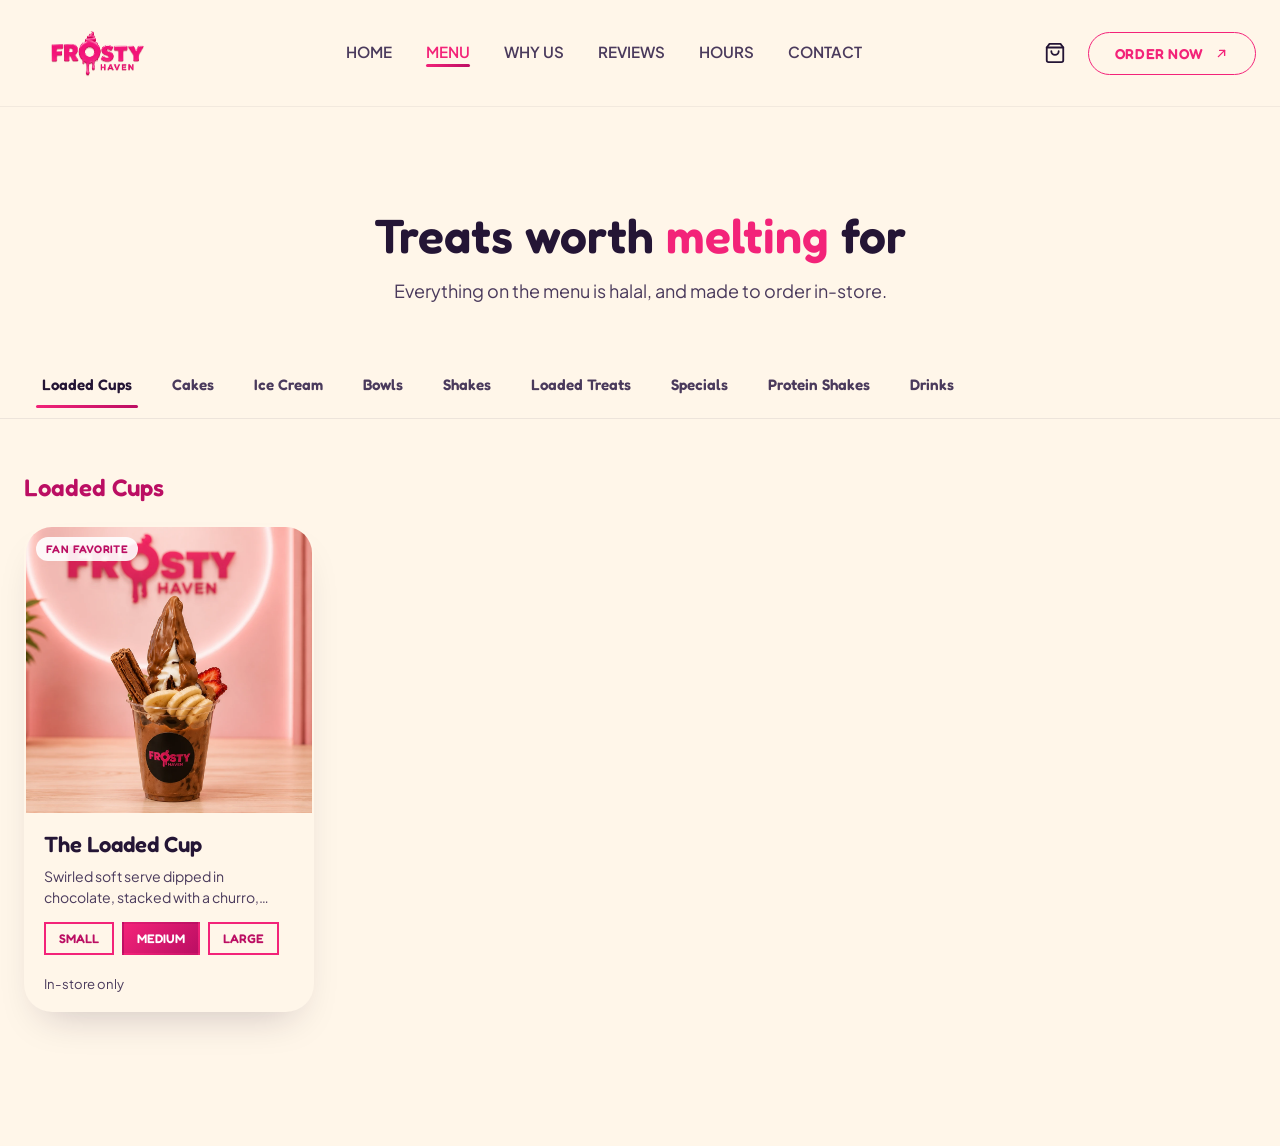
==== commit bd949407: "Fix the dark-ground leading inversion, faux italics, and tiny type Typographic pass over both pages." ====
--- a/menu.html
+++ b/menu.html
@@ -21,7 +21,7 @@
 <link rel="icon" href="/favicon.svg" type="image/svg+xml">
 <link rel="preconnect" href="https://fonts.googleapis.com">
 <link rel="preconnect" href="https://fonts.gstatic.com" crossorigin>
-<link href="https://fonts.googleapis.com/css2?family=Fredoka:wght@500;600;700&family=Plus+Jakarta+Sans:wght@400;500;600;700;800&display=swap" rel="stylesheet">
+<link href="https://fonts.googleapis.com/css2?family=Fredoka:wght@500;600;700&family=Plus+Jakarta+Sans:wght@400;500;600;700&display=swap" rel="stylesheet">
 <link rel="stylesheet" href="css/styles.css">
 
 <!-- See index.html: `is-loading` is cleared by JS, so without JS the page would
@@ -46,6 +46,7 @@
       <a href="/menu" class="is-active" aria-current="page">Menu</a>
       <a href="/#why">Why Us</a>
       <a href="/#reviews">Reviews</a>
+      <a href="/#hours">Hours</a>
       <a href="/#locations">Contact</a>
     </nav>
 
@@ -93,8 +94,11 @@
 
   <!-- ===== MENU ===== -->
   <section class="section flavors menu-page" id="menu">
-    <p class="section-eyebrow">On The Menu · Everything Halal</p>
     <h2 class="section-title">Treats worth <span class="text-pink">melting</span> for</h2>
+    <!-- The halal fact was carried by a kicker above the heading; it is the
+         only place it appears on the site, so it moves into a lede rather
+         than disappearing with the kicker. -->
+    <p class="section-lede">Everything on the menu is halal, and made to order in-store.</p>
 
     <div class="menu-cat-bar" id="menuCatBar">
       <button type="button" class="menu-cat-arrow menu-cat-arrow-left" id="menuCatArrowLeft" aria-label="Scroll categories left" tabindex="-1">
--- a/css/styles.css
+++ b/css/styles.css
@@ -24,6 +24,32 @@
   --font-display: 'Fredoka', sans-serif;
   --font-body: 'Plus Jakarta Sans', sans-serif;
 
+  /* Text roles. The file held 39 distinct font-sizes, 16 of them inside a
+     6.7px band with a median step of 0.42px — below the threshold where a
+     size difference reads as a different job. These are the steps that
+     actually separate, named for what they do rather than how big they are. */
+  --text-micro: 0.6875rem;  /* 11px — the functional floor, nothing below */
+  --text-meta:  0.8125rem;  /* 13px — bylines, captions, fine print */
+  --text-small: 0.9375rem;  /* 15px — secondary body */
+  --text-body:  1rem;       /* 16px */
+  --text-lead:  1.125rem;   /* 18px — card titles, lead paragraphs */
+  --text-sub:   1.375rem;   /* 22px — sub-headings, product names */
+
+  /* Plus Jakarta Sans wants 1.7 for prose; its `normal` is only 1.25. Every
+     cream body role already sets 1.7 and every dark-ground one inherited
+     normal — 26% less leading exactly where light-on-dark needs more. */
+  --leading-prose: 1.7;
+  --leading-dark: 1.65;
+
+  /* Section rhythm. The page previously ran one value (110px, 80px on phones)
+     on six of eight sections, so spacing could not signal that two sections
+     are one argument or that another is an aside. Three steps, used by
+     meaning: normal separation, a supporting section, and the joint where two
+     sections read as a single block. */
+  --space-section: clamp(72px, 8vw, 110px);
+  --space-section-tight: clamp(48px, 5vw, 72px);
+  --space-joint: clamp(28px, 3.2vw, 44px);
+
   --radius-lg: 28px;
   --radius-md: 18px;
   --radius-pill: 999px;
@@ -66,24 +92,32 @@
   border-radius: 6px;
 }
 
-.section { padding: 110px 24px; max-width: 1200px; margin: 0 auto; }
-
-.section-eyebrow {
-  font-family: var(--font-display);
-  font-weight: 600;
-  letter-spacing: .08em;
-  text-transform: uppercase;
-  font-size: .8rem;
-  color: var(--pink);
-  text-align: center;
-  margin-bottom: 14px;
-}
-.section-eyebrow-light { color: var(--yellow); }
+.section {
+  padding: var(--space-section) 24px;
+  max-width: 1200px;
+  margin: 0 auto;
+  /* The header is fixed on the home page, so every in-page anchor parked its
+     own heading behind it (measured: h2 at y=101 under a header ending at
+     y=107). Clears the tallest header state. */
+  scroll-margin-top: 92px;
+}
 
 .section-title {
   font-size: clamp(2rem, 4.2vw, 3rem);
   text-align: center;
   margin-bottom: 56px;
+}
+/* A heading followed by a lede: the sentence the kicker above it used to
+   pretend to be. Sits close to its heading, so the 56px below the title is
+   collapsed when a lede follows. */
+.section-title:has(+ .section-lede) { margin-bottom: 14px; }
+.section-lede {
+  max-width: 56ch;
+  margin: 0 auto 48px;
+  text-align: center;
+  color: var(--ink-soft);
+  font-size: var(--text-lead);
+  line-height: var(--leading-prose);
 }
 .section-title-light { color: #fff; text-align: left; margin-bottom: 20px; }
 
@@ -331,7 +365,7 @@
   color: #fff;
   font-family: var(--font-display);
   font-weight: 700;
-  font-size: .68rem;
+  font-size: var(--text-micro);
   min-width: 18px;
   height: 18px;
   border-radius: 999px;
@@ -588,9 +622,12 @@
 .hero-title {
   font-family: 'Fraunces', serif;
   font-optical-sizing: auto;
-  font-size: clamp(2.2rem, 4.2vw, 3.4rem);
+  /* Was clamp(2.2rem, 4.2vw, 3.4rem) — 54px at 1280 against section headings
+     at 48px, a 13% lead, and it lost outright to the promo band's h3 at 77px.
+     The page's title element has to be the largest display type on it. */
+  font-size: clamp(2.6rem, 6.4vw, 5.25rem);
   font-weight: 700;
-  line-height: 1.18;
+  line-height: 1.06;
   letter-spacing: -0.01em;
   color: #fff;
   text-shadow: 0 4px 24px rgba(18, 9, 26, 0.4);
@@ -682,7 +719,9 @@
       rgba(0, 0, 0, 0.12) 70%,
       rgba(0, 0, 0, 0) 100%);
   }
-  .hero-title { font-size: clamp(1.7rem, 5.6vw, 2.05rem); }
+  /* Was clamp(1.7rem, 5.6vw, 2.05rem) = 27.2px at 390, smaller than all seven
+     section h2s at 32px. Capped so "made just for you" still holds one line. */
+  .hero-title { font-size: clamp(2.3rem, 8.6vw, 2.75rem); }
   .hero-wordmark { margin-left: 0; margin-right: 0; }
   .hero-swirl .hero-sub { margin: 0; }
 
@@ -701,10 +740,12 @@
   }
   .hero-feature,
   .hero-feature:first-child {
-    padding: 12px 16px;
-    gap: 10px;
-    font-size: 0.66rem;
-    letter-spacing: 0.06em;
+    padding: 12px 14px;
+    gap: 9px;
+    /* Was 0.66rem = 10.56px. White uppercase over a photograph, read outdoors
+       at a glance, has no business below the 11px floor. */
+    font-size: var(--text-micro);
+    letter-spacing: 0.05em;
     border-top: 1px solid rgba(255, 255, 255, 0.12);
     border-left: 0;
   }
@@ -860,7 +901,7 @@
   bottom: 10px;
   font-family: var(--font-display);
   font-weight: 600;
-  font-size: .68rem;
+  font-size: var(--text-micro);
   letter-spacing: .03em;
   color: var(--ink-soft);
   background: rgba(255,255,255,.85);
@@ -876,7 +917,7 @@
   font-weight: 600;
   text-transform: uppercase;
   letter-spacing: .04em;
-  font-size: .68rem;
+  font-size: var(--text-micro);
   color: var(--pink-deep);
   background: rgba(255,255,255,.9);
   padding: 5px 10px;
@@ -889,7 +930,7 @@
   flex: 1;
   padding: 18px;
 }
-.menu-product-name { font-size: 1.1rem; margin-bottom: 8px; }
+.menu-product-name { font-size: var(--text-sub); line-height: 1.2; margin-bottom: 8px; }
 .menu-product-desc {
   color: var(--ink-soft);
   font-size: .88rem;
@@ -974,7 +1015,6 @@
 .menu-product-note {
   font-size: .82rem;
   color: var(--ink-soft);
-  font-style: italic;
 }
 
 .qty-btn {
@@ -1014,7 +1054,14 @@
   padding: 110px 24px;
 }
 .why-inner { max-width: 1200px; margin: 0 auto; }
-.why-lede { color: rgba(255,255,255,.85); font-size: 1.05rem; max-width: 420px; }
+/* Measure in ch, not px: at a fixed 420px this held the same 34ch line from
+   390 to 1280, which is what happens when measure was never a variable. */
+.why-lede {
+  color: rgba(255,255,255,.85);
+  font-size: var(--text-lead);
+  line-height: var(--leading-dark);
+  max-width: 48ch;
+}
 
 .why-inner {
   display: grid;
@@ -1040,8 +1087,15 @@
   background: rgba(255,255,255,.12);
   transform: translateY(-4px);
 }
-.why-icon { font-size: 1.8rem; margin-bottom: 14px; }
-.why-card h3 { color: #fff; font-size: 1.05rem; margin-bottom: 8px; }
+.why-icon {
+  display: block;
+  width: 30px;
+  height: 30px;
+  margin-bottom: 16px;
+  color: var(--pink);
+}
+.why-icon svg { width: 100%; height: 100%; }
+.why-card h3 { color: #fff; font-size: var(--text-lead); letter-spacing: -0.005em; margin-bottom: 10px; }
 .why-card p { color: rgba(255,255,255,.8); font-size: .9rem; line-height: 1.5; }
 
 /* ==========================================================================
@@ -1064,6 +1118,88 @@
   width: 100%;
   height: auto;
   display: block;
+}
+
+/* ---- Shop grid ----
+   Seven real photographs from the shop, sized to the page rather than dropped
+   into cards. No new colour or background: the pictures are already saturated
+   pink, and the two dark sections either side of this one mean a third dark
+   field would flatten the whole scroll. Square corners and a hairline gap
+   (the site's own choice for gallery imagery) so it reads as one block. */
+.shopgrid {
+  display: grid;
+  grid-template-columns: repeat(4, 1fr);
+  gap: 10px;
+  max-width: 1400px;
+  margin: clamp(36px, 5vw, 60px) auto 0;
+}
+
+.shopgrid-tile {
+  position: relative;
+  display: block;
+  overflow: hidden;
+  /* Matches the source photographs, so cover barely crops. */
+  aspect-ratio: 3 / 4;
+  background: var(--ink);
+  border-radius: 0;
+}
+/* No aspect-ratio of its own: it stretches to the row the portraits set, which
+   lands it at ~3:2 — within a hair of the photo's native 1.48. */
+.shopgrid-tile-wide {
+  grid-column: span 2;
+  aspect-ratio: auto;
+}
+
+.shopgrid-tile img {
+  width: 100%;
+  height: 100%;
+  object-fit: cover;
+  transition: transform .5s cubic-bezier(.16, 1, .3, 1);
+}
+.shopgrid-tile:hover img,
+.shopgrid-tile:focus-visible img { transform: scale(1.04); }
+
+/* Scrim only where the type sits. A full-tile overlay would mute the
+   photographs, which are the whole point of the section. */
+.shopgrid-label {
+  position: absolute;
+  inset: auto 0 0 0;
+  padding: 44px 18px 16px;
+  background: linear-gradient(to top,
+    rgba(10, 4, 12, 0.82) 0%,
+    rgba(10, 4, 12, 0.62) 38%,
+    rgba(10, 4, 12, 0) 100%);
+  transition: background .35s ease;
+}
+.shopgrid-tile:hover .shopgrid-label,
+.shopgrid-tile:focus-visible .shopgrid-label {
+  background: linear-gradient(to top,
+    rgba(10, 4, 12, 0.9) 0%,
+    rgba(10, 4, 12, 0.72) 44%,
+    rgba(10, 4, 12, 0.08) 100%);
+}
+.shopgrid-name {
+  display: block;
+  font-family: var(--font-display);
+  font-weight: 600;
+  font-size: clamp(1.02rem, 1.35vw, 1.35rem);
+  line-height: 1.15;
+  color: #fff;
+  text-wrap: balance;
+}
+.shopgrid-tile-wide .shopgrid-name { font-size: clamp(1.1rem, 1.7vw, 1.6rem); }
+
+@media (max-width: 1000px) {
+  .shopgrid { grid-template-columns: repeat(3, 1fr); }
+  /* Full width at three columns: spanning two would leave a single portrait
+     stranded beside a landscape twice its width. */
+  .shopgrid-tile-wide { grid-column: span 3; aspect-ratio: 3 / 2; }
+}
+
+@media (max-width: 700px) {
+  .shopgrid { grid-template-columns: repeat(2, 1fr); gap: 8px; }
+  .shopgrid-tile-wide { grid-column: span 2; aspect-ratio: 3 / 2; }
+  .shopgrid-label { padding: 34px 12px 12px; }
 }
 
 /* ---- Value promo band ---- */
@@ -1206,6 +1342,10 @@
   /* Photo leads on a stacked layout so the band still opens on the dessert. */
   .value-promo-media { order: -1; }
   .value-promo-media img { height: auto; }
+  /* Phones only. At its desktop floor this ran 46px here — larger than the
+     page's own h1, so a promo subhead outranked the shop's name. Desktop,
+     where the size was asked for, is untouched and still reaches 77px. */
+  .value-promo-love .value-promo-title { font-size: clamp(2rem, 4.6vw, 2.4rem); }
 }
 
 /* ==========================================================================
@@ -1336,7 +1476,7 @@
   position: relative;
   z-index: 1;
 }
-.review-card-quote p:first-child { font-size: 1.05rem; font-style: italic; line-height: 1.5; margin-bottom: 14px; }
+.review-card-quote p:first-child { font-size: 1.05rem; line-height: 1.5; margin-bottom: 14px; }
 .review-card-quote .review-source { color: #3B2927; margin-top: 0; }
 
 /* ==========================================================================
@@ -1363,7 +1503,8 @@
 }
 .cta p {
   color: rgba(255,255,255,.9);
-  font-size: 1.1rem;
+  font-size: var(--text-lead);
+  line-height: var(--leading-dark);
   margin-bottom: 36px;
 }
 .cta-actions { display: flex; gap: 18px; justify-content: center; flex-wrap: wrap; }
@@ -1378,15 +1519,18 @@
   align-items: stretch;
 }
 .location-card {
-  background: var(--cream-alt);
+  /* --cream-alt is the same value as the section behind it, so this card was
+     invisible except for a 5px pink left border doing the work a container
+     should do. A hairline rule and real padding group it instead. */
+  background: #fff;
+  border: 1px solid rgba(36, 21, 53, .08);
   border-radius: var(--radius-lg);
   padding: 36px;
-  border-left: 5px solid var(--pink);
 }
 .location-card h3 { color: var(--pink-deep); margin-bottom: 18px; font-size: 1.6rem; }
 .location-line { color: var(--ink-soft); line-height: 1.7; font-size: .98rem; margin-bottom: 8px; }
 .location-line a { color: var(--pink-deep); font-weight: 600; }
-.location-note { color: var(--ink-soft); font-size: .88rem; font-style: italic; opacity: .8; margin: 14px 0 24px; }
+.location-note { color: var(--ink-soft); font-size: .88rem; opacity: .8; margin: 14px 0 24px; }
 .location-actions { display: flex; gap: 14px; flex-wrap: wrap; }
 .location-map {
   min-height: 320px;
@@ -1427,7 +1571,7 @@
 .footer-contact a { color: var(--pink); font-weight: 600; }
 
 .footer-links { display: flex; gap: 60px; }
-.footer-links h4 {
+.footer-links h3 {
   color: var(--yellow);
   font-size: .85rem;
   text-transform: uppercase;
@@ -1437,7 +1581,8 @@
 .footer-links a {
   display: block;
   color: rgba(255,255,255,.7);
-  font-size: .92rem;
+  font-size: var(--text-small);
+  line-height: var(--leading-dark);
   margin-bottom: 10px;
   transition: color .2s ease;
 }
@@ -1445,8 +1590,10 @@
 
 .footer-copy {
   text-align: center;
-  color: rgba(255,255,255,.4);
-  font-size: .82rem;
+  /* .4 measured 3.66:1 on black, under the 4.5:1 floor PRODUCT.md names. */
+  color: rgba(255,255,255,.62);
+  font-size: var(--text-meta);
+  line-height: var(--leading-dark);
   padding: 24px 24px 30px;
   border-top: 1px solid rgba(255,255,255,.08);
   margin: 0 24px;
@@ -1470,11 +1617,17 @@
     transform: translateY(-8px);
     opacity: 0;
     pointer-events: none;
-    transition: transform .25s ease, opacity .25s ease;
+    /* opacity alone left all six links in the tab order: the first six Tab
+       presses landed on nothing visible. visibility takes them out and still
+       animates, unlike display. */
+    visibility: hidden;
+    transition: transform .25s ease, opacity .25s ease, visibility 0s linear .25s;
   }
   .main-nav.nav-open {
     transform: translateY(0);
     opacity: 1;
+    visibility: visible;
+    transition: transform .25s ease, opacity .25s ease, visibility 0s;
     pointer-events: auto;
   }
   .nav-toggle { display: flex; }
@@ -1486,7 +1639,11 @@
 }
 
 @media (max-width: 640px) {
-  .section { padding: 80px 20px; }
+  /* Only the inline padding needs a phone value now; the block padding is a
+     clamp that already scales. The old fixed 80px was also why #social and
+     #hours — which set their own padding outside this rule — kept desktop
+     spacing on a phone while every denser section shrank. */
+  .section { padding-inline: 20px; }
   .why-grid { grid-template-columns: 1fr; }
   .footer-inner { flex-direction: column; }
   .hero { padding: 130px 20px 100px; }
@@ -1515,6 +1672,22 @@
   .btn-pill-arrow { width: 12px; height: 12px; }
 }
 
+/* At 320px the header row measured 330px against a 320px viewport, so the cart
+   dropped out of the row and the hamburger clipped off the right edge —
+   body's overflow-x: clip was hiding the symptom. Reclaiming the gaps and the
+   logo's excess height brings the row back inside. */
+@media (max-width: 360px) {
+  .header-inner { padding: 6px 10px 10px; gap: 8px; }
+  .header-actions { gap: 6px; }
+  .brand-logo { height: 58px; }
+  /* Font size stays at the 10px this button was explicitly specified at — the
+     width comes back from padding, gap and the arrow instead. A previous pass
+     took the label to 9.5px, which both undercut that spec and fell further
+     below the legibility floor. */
+  .header-actions .btn-pill { padding: 0 9px; gap: 4px; }
+  .btn-pill-arrow { width: 10px; height: 10px; }
+}
+
 @media (prefers-reduced-motion: reduce) {
   * { animation-duration: 0.001ms !important; animation-iteration-count: 1 !important; transition-duration: 0.001ms !important; }
 }
@@ -1619,7 +1792,7 @@
 .fr-text::after { content: "\201D"; }
 
 .fr-meta { display: flex; flex-direction: column; gap: 4px; }
-.fr-name { font-family: var(--font-display); font-weight: 600; color: var(--pink-deep); font-size: .98rem; }
+.fr-name { font-family: var(--font-display); font-weight: 600; color: var(--pink-deep); font-size: var(--text-meta); letter-spacing: .02em; text-transform: uppercase; }
 .fr-sub { display: flex; align-items: center; gap: 6px; color: #3B2927; font-size: .8rem; }
 
 .fr-g-badge {
@@ -1683,7 +1856,10 @@
 .social {
   position: relative;
   max-width: none;
-  padding: 110px 24px 120px;
+  /* Sized as the aside it is. At 110/120 it took 1,068px for 39 words and two
+     outbound links — more height than the section carrying 1,871 words of real
+     customer reviews — and it kept desktop spacing on phones. */
+  padding: var(--space-section-tight) 24px;
   /* Flat cream — was a #FFE1EF band through the middle with two white radial
      highlights over it. The highlights go too: they only registered against
      the pink, and on cream they'd be an invisible white wash. */
@@ -1826,9 +2002,14 @@
 /* ==========================================================================
    Opening Hours
    ========================================================================== */
+/* Where you are and when you're open are one lookup, so the two sections are
+   closed to a joint rather than separated by a full section gap. This was
+   110px + 100px = 210px of dead space between them — the same stacked-padding
+   void the review band had. Bottom stays generous; it borders the footer. */
+.section.locations { padding-bottom: var(--space-joint); }
 .hours {
   max-width: none;
-  padding: 100px 24px 120px;
+  padding: var(--space-joint) 24px var(--space-section);
   /* Flat cream — was a gradient fading into #FFE7F1, which read as a pink glow
      at the foot of the section. */
   background: var(--cream);
@@ -1861,7 +2042,9 @@
   display: flex;
   align-items: center;
   gap: 10px;
-  font-size: clamp(1.6rem, 3vw, 2.1rem);
+  /* Was clamp(1.6rem, 3vw, 2.1rem) — the only h2 on the page smaller than the
+     section norm, on the single most looked-up fact the shop has. */
+  font-size: clamp(1.9rem, 3.4vw, 2.6rem);
   color: var(--pink-deep);
   margin: 0;
 }
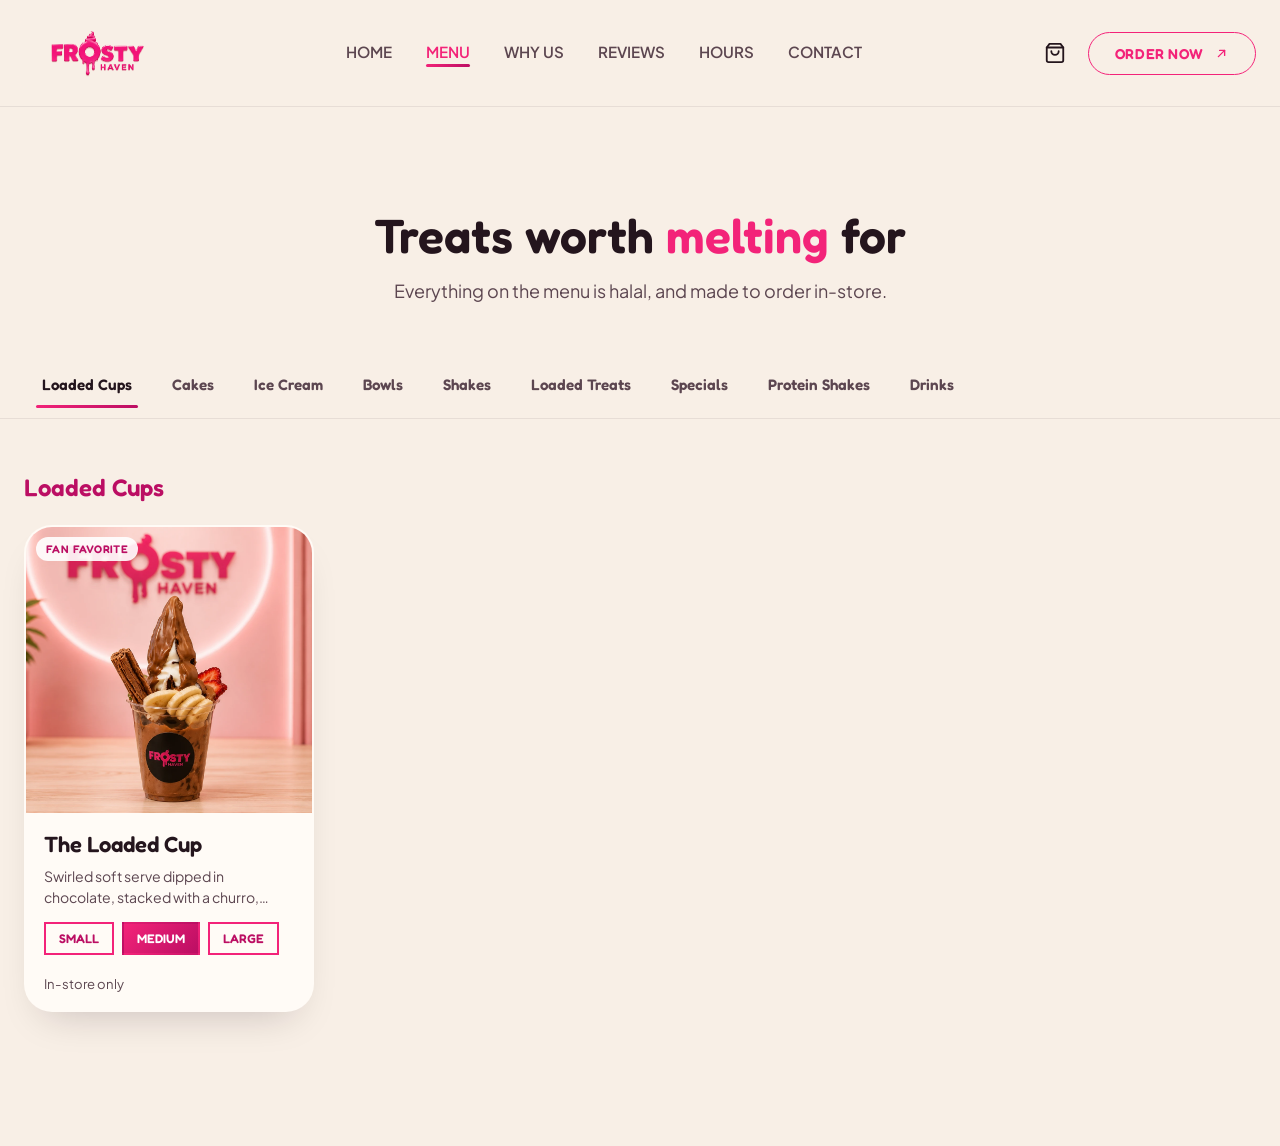
==== commit 301c1cd9: "Give the page one background system instead of nine backgrounds Every ground now comes from a token:" ====
--- a/menu.html
+++ b/menu.html
@@ -6,7 +6,7 @@
 <title>Menu — Frosty Haven, Palmerston North</title>
 <meta name="description" content="The full Frosty Haven menu: loaded cups, Flurrs, lava cake, açaí bowls, frosty nachos, loaded cookies and brownies, thick shakes and drinks. Made to order in-store on Featherston Street.">
 <link rel="canonical" href="https://frosty-haven-website.vercel.app/menu">
-<meta name="theme-color" content="#FFF6E9">
+<meta name="theme-color" content="#F8EFE6">
 
 <meta property="og:type" content="website">
 <meta property="og:site_name" content="Frosty Haven">
@@ -34,11 +34,13 @@
 </head>
 <body class="is-loading">
 
+<a class="skip-link" href="#top">Skip to content</a>
+
 <!-- ===== HEADER ===== -->
 <header class="site-header" id="siteHeader">
   <div class="header-inner">
     <a href="/" class="brand" aria-label="Frosty Haven home">
-      <img src="images/logo.png" alt="Frosty Haven" class="brand-logo">
+      <img src="images/logo.png" width="1717" height="916" alt="Frosty Haven" class="brand-logo">
     </a>
 
     <nav class="main-nav" id="mainNav" aria-label="Primary">
@@ -64,7 +66,7 @@
           <path d="M7 17 17 7"/><path d="M9 7h8v8"/>
         </svg>
       </a>
-      <button class="nav-toggle" id="navToggle" aria-label="Toggle menu" aria-expanded="false">
+      <button class="nav-toggle" id="navToggle" aria-label="Toggle menu" aria-expanded="false" aria-controls="mainNav">
         <span></span><span></span><span></span>
       </button>
     </div>
@@ -94,7 +96,7 @@
 
   <!-- ===== MENU ===== -->
   <section class="section flavors menu-page" id="menu">
-    <h2 class="section-title">Treats worth <span class="text-pink">melting</span> for</h2>
+    <h1 class="section-title">Treats worth <span class="text-pink">melting</span> for</h1>
     <!-- The halal fact was carried by a kicker above the heading; it is the
          only place it appears on the site, so it moves into a lede rather
          than disappearing with the kicker. -->
@@ -122,11 +124,11 @@
     </div>
 
     <div class="menu-category" id="cat-loaded-cups">
-      <h3 class="menu-category-title">Loaded Cups</h3>
+      <h2 class="menu-category-title">Loaded Cups</h2>
       <div class="menu-product-grid">
         <article class="menu-product-card" id="item-loaded-cup">
           <div class="menu-product-photo">
-            <img src="images/loaded-cup-hero.webp" alt="Frosty Haven loaded cup with soft serve, chocolate drizzle, churro, banana and strawberry, in front of the store's neon logo sign" loading="eager">
+            <img src="images/loaded-cup-hero.webp" width="1448" height="1086" alt="Frosty Haven loaded cup with soft serve, chocolate drizzle, churro, banana and strawberry, in front of the store's neon logo sign" loading="eager">
             <span class="menu-product-tag">Fan Favorite</span>
           </div>
           <div class="menu-product-body">
@@ -146,11 +148,11 @@
     </div>
 
     <div class="menu-category" id="cat-cakes">
-      <h3 class="menu-category-title">Cakes</h3>
+      <h2 class="menu-category-title">Cakes</h2>
       <div class="menu-product-grid">
         <article class="menu-product-card" id="item-lava-cake">
           <div class="menu-product-photo">
-            <img src="images/lava-cake.webp" alt="Frosty Haven lava cake with matcha ice cream scoop and drizzle, in front of the store's neon logo sign" loading="eager">
+            <img src="images/lava-cake.webp" width="1536" height="1024" alt="Frosty Haven lava cake with matcha ice cream scoop and drizzle, in front of the store's neon logo sign" loading="eager">
             <span class="menu-product-tag">Warm &amp; Gooey</span>
           </div>
           <div class="menu-product-body">
@@ -185,11 +187,11 @@
     </div>
 
     <div class="menu-category" id="cat-ice-cream">
-      <h3 class="menu-category-title">Ice Cream</h3>
+      <h2 class="menu-category-title">Ice Cream</h2>
       <div class="menu-product-grid">
         <article class="menu-product-card" id="item-soft-serve">
           <div class="menu-product-photo">
-            <img src="images/soft-serve-twist.webp" alt="Frosty Haven purple and vanilla soft serve twist cone held up in front of the store's neon logo sign" loading="eager">
+            <img src="images/soft-serve-twist.webp" width="1536" height="1024" alt="Frosty Haven purple and vanilla soft serve twist cone held up in front of the store's neon logo sign" loading="eager">
             <span class="menu-product-tag">The Classic</span>
           </div>
           <div class="menu-product-body">
@@ -209,11 +211,11 @@
     </div>
 
     <div class="menu-category" id="cat-bowls">
-      <h3 class="menu-category-title">Bowls</h3>
+      <h2 class="menu-category-title">Bowls</h2>
       <div class="menu-product-grid">
         <article class="menu-product-card" id="item-acai-bowl">
           <div class="menu-product-photo">
-            <img src="images/acai-bowl.png" alt="Frosty Haven açaí bowl with matcha soft serve swirl, granola and strawberry, in front of the store's neon logo sign" loading="eager">
+            <img src="images/acai-bowl.png" width="1536" height="1024" alt="Frosty Haven açaí bowl with matcha soft serve swirl, granola and strawberry, in front of the store's neon logo sign" loading="eager">
             <span class="menu-product-tag">Fresh &amp; Fruity</span>
           </div>
           <div class="menu-product-body">
@@ -231,7 +233,7 @@
         </article>
         <article class="menu-product-card" id="item-flurr-custom">
           <div class="menu-product-photo">
-            <img src="images/flurr-custom.png" alt="Frosty Haven Custom Flurr with soft serve, strawberries, granola and chocolate drizzle, in front of the store's neon logo sign" loading="eager">
+            <img src="images/flurr-custom.png" width="1536" height="1024" alt="Frosty Haven Custom Flurr with soft serve, strawberries, granola and chocolate drizzle, in front of the store's neon logo sign" loading="eager">
             <span class="menu-product-tag">Build Your Own</span>
           </div>
           <div class="menu-product-body">
@@ -245,7 +247,7 @@
         </article>
         <article class="menu-product-card" id="item-flurr-nutella">
           <div class="menu-product-photo">
-            <img src="images/flurr-nutella.png" alt="Frosty Haven Nutella Flurr with soft serve, Nutella drizzle and cookie crumble, in front of the store's neon logo sign" loading="eager">
+            <img src="images/flurr-nutella.png" width="1536" height="1024" alt="Frosty Haven Nutella Flurr with soft serve, Nutella drizzle and cookie crumble, in front of the store's neon logo sign" loading="eager">
             <span class="menu-product-tag">Rich &amp; Chocolatey</span>
           </div>
           <div class="menu-product-body">
@@ -259,7 +261,7 @@
         </article>
         <article class="menu-product-card" id="item-flurr-bueno">
           <div class="menu-product-photo">
-            <img src="images/flurr-bueno.png" alt="Frosty Haven Bueno Flurr with soft serve, crushed Bueno bar and caramel drizzle, in front of the store's neon logo sign" loading="eager">
+            <img src="images/flurr-bueno.png" width="1536" height="1024" alt="Frosty Haven Bueno Flurr with soft serve, crushed Bueno bar and caramel drizzle, in front of the store's neon logo sign" loading="eager">
             <span class="menu-product-tag">Crunchy &amp; Sweet</span>
           </div>
           <div class="menu-product-body">
@@ -273,7 +275,7 @@
         </article>
         <article class="menu-product-card" id="item-flurr-pista">
           <div class="menu-product-photo">
-            <img src="images/flurr-pista.png" alt="Frosty Haven Pista Flurr with pistachio soft serve and crushed pistachio, in front of the store's neon logo sign" loading="eager">
+            <img src="images/flurr-pista.png" width="1536" height="1024" alt="Frosty Haven Pista Flurr with pistachio soft serve and crushed pistachio, in front of the store's neon logo sign" loading="eager">
             <span class="menu-product-tag">Nutty &amp; Smooth</span>
           </div>
           <div class="menu-product-body">
@@ -287,7 +289,7 @@
         </article>
         <article class="menu-product-card" id="item-flurr-biscoff">
           <div class="menu-product-photo">
-            <img src="images/flurr-biscoff.png" alt="Frosty Haven Biscoff Flurr with soft serve, Biscoff crumble and caramel drizzle, in front of the store's neon logo sign" loading="eager">
+            <img src="images/flurr-biscoff.png" width="1536" height="1024" alt="Frosty Haven Biscoff Flurr with soft serve, Biscoff crumble and caramel drizzle, in front of the store's neon logo sign" loading="eager">
             <span class="menu-product-tag">Caramel Crunch</span>
           </div>
           <div class="menu-product-body">
@@ -303,11 +305,11 @@
     </div>
 
     <div class="menu-category" id="cat-shakes">
-      <h3 class="menu-category-title">Shakes</h3>
+      <h2 class="menu-category-title">Shakes</h2>
       <div class="menu-product-grid">
         <article class="menu-product-card" id="item-milkshakes">
           <div class="menu-product-photo">
-            <img src="images/milkshakes-trio.webp" alt="Three Frosty Haven thick milkshakes topped with whipped cream and strawberry, chocolate, and caramel drizzle" loading="eager">
+            <img src="images/milkshakes-trio.webp" width="1536" height="1024" alt="Three Frosty Haven thick milkshakes topped with whipped cream and strawberry, chocolate, and caramel drizzle" loading="eager">
             <span class="menu-product-tag">Spoon-Thick</span>
           </div>
           <div class="menu-product-body">
@@ -328,7 +330,7 @@
     </div>
 
     <div class="menu-category" id="cat-loaded-treats">
-      <h3 class="menu-category-title">Loaded Treats</h3>
+      <h2 class="menu-category-title">Loaded Treats</h2>
       <div class="menu-product-grid">
         <article class="menu-product-card" id="item-loaded-cookies">
           <div class="menu-product-photo menu-product-photo-placeholder swatch-pink">
@@ -360,7 +362,7 @@
     </div>
 
     <div class="menu-category" id="cat-specials">
-      <h3 class="menu-category-title">Specials</h3>
+      <h2 class="menu-category-title">Specials</h2>
       <div class="menu-product-grid">
         <article class="menu-product-card" id="item-frosty-nachos">
           <div class="menu-product-photo menu-product-photo-placeholder swatch-yellow">
@@ -379,7 +381,7 @@
     </div>
 
     <div class="menu-category" id="cat-protein-shakes">
-      <h3 class="menu-category-title">Protein Shakes</h3>
+      <h2 class="menu-category-title">Protein Shakes</h2>
       <div class="menu-product-grid">
         <article class="menu-product-card" id="item-protein-shakes">
           <div class="menu-product-photo menu-product-photo-placeholder swatch-yellow">
@@ -398,11 +400,11 @@
     </div>
 
     <div class="menu-category" id="cat-drinks">
-      <h3 class="menu-category-title">Drinks</h3>
+      <h2 class="menu-category-title">Drinks</h2>
       <div class="menu-product-grid">
         <article class="menu-product-card" id="item-blue-lagoon">
           <div class="menu-product-photo">
-            <img src="images/drink-blue-lagoon.png" alt="Frosty Haven Blue Lagoon drink with boba toppings, beach-themed background" loading="eager">
+            <img src="images/drink-blue-lagoon.png" width="1122" height="1402" alt="Frosty Haven Blue Lagoon drink with boba toppings, beach-themed background" loading="eager">
           </div>
           <div class="menu-product-body">
             <h3 class="menu-product-name">Blue Lagoon</h3>
@@ -421,7 +423,7 @@
 
         <article class="menu-product-card" id="item-guava-splash">
           <div class="menu-product-photo">
-            <img src="images/drink-guava-splash.png" alt="Frosty Haven Guava Splash drink with boba toppings, guava fruit background" loading="eager">
+            <img src="images/drink-guava-splash.png" width="1122" height="1402" alt="Frosty Haven Guava Splash drink with boba toppings, guava fruit background" loading="eager">
           </div>
           <div class="menu-product-body">
             <h3 class="menu-product-name">Guava Splash</h3>
@@ -440,7 +442,7 @@
 
         <article class="menu-product-card" id="item-melon-zest">
           <div class="menu-product-photo">
-            <img src="images/drink-melon-zest.png" alt="Frosty Haven Melon Zest drink with boba toppings, watermelon-patterned background" loading="eager">
+            <img src="images/drink-melon-zest.png" width="1121" height="1403" alt="Frosty Haven Melon Zest drink with boba toppings, watermelon-patterned background" loading="eager">
           </div>
           <div class="menu-product-body">
             <h3 class="menu-product-name">Melon Zest</h3>
--- a/css/styles.css
+++ b/css/styles.css
@@ -8,14 +8,32 @@
   --turquoise-deep: #17B6B8;
   --mint: #8CF08A;
   --yellow: #FFE94D;
-  --ink: #241535;
-  --ink-soft: #4A3A5C;
-  /* One cream for every page surface. These were #FFFCF7 and #FFF6E9, close
-     enough to look like a mistake where they met — the promo copy panels sat
-     visibly warmer than the page behind them. Both are only ever used as a
-     background or a gradient stop, never as text or icon colour. */
-  --cream: #FFF6E9;
-  --cream-alt: #FFF6E9;
+
+  /* ---- Background system ----
+     Three grounds, used by meaning rather than by section: cream for the
+     sections that carry reading and product, plum for the two that are the
+     brand talking about itself, and near-black where the page closes. The
+     dark family is one hue at three depths, so a dark run reads as one field
+     deepening rather than as three different colours. Pink stays an accent —
+     it appears in hairlines, tints and marks, never as a section ground. */
+  --plum-950: #150713;  /* near-black: CTA, footer */
+  --plum-900: #1D0A16;  /* main dark ground */
+  --plum-800: #290D20;  /* secondary plum, the lighter end of a dark ramp */
+  --blush: #EAB3C0;     /* accent: hairlines, tints, marks on dark */
+  --pink-accent: #E9668D;
+
+  --cream: #F8EFE6;
+  /* Raised surfaces on cream. --cream is the page ground, so a card painted
+     with it has no edge; this is a half-step lighter, which is all a card
+     needs to separate without a border doing the work. */
+  --surface: #FFFBF6;
+
+  --ink: #24151D;       /* text on light grounds */
+  --ink-soft: #5C4650;
+  --on-dark: #FFF7F2;   /* text on plum */
+  --on-dark-soft: rgba(255, 247, 242, 0.82);
+  --hairline-dark: rgba(36, 21, 29, 0.08);   /* rules on cream */
+  --hairline-light: rgba(255, 247, 242, 0.10); /* rules on plum */
 
   --gradient-logo: linear-gradient(135deg, var(--turquoise) 0%, var(--mint) 52%, var(--yellow) 100%);
   --gradient-pink: linear-gradient(135deg, var(--pink) 0%, var(--pink-deep) 100%);
@@ -28,7 +46,11 @@
      6.7px band with a median step of 0.42px — below the threshold where a
      size difference reads as a different job. These are the steps that
      actually separate, named for what they do rather than how big they are. */
-  --text-micro: 0.6875rem;  /* 11px — the functional floor, nothing below */
+  /* 11px is the functional floor. One deliberate exception exists: the mobile
+     header CTA is pinned at 10px by explicit instruction, and the detector
+     flags it on both pages. Documented here so the exception is visible
+     rather than looking like drift. */
+  --text-micro: 0.6875rem;  /* 11px */
   --text-meta:  0.8125rem;  /* 13px — bylines, captions, fine print */
   --text-small: 0.9375rem;  /* 15px — secondary body */
   --text-body:  1rem;       /* 16px */
@@ -54,7 +76,7 @@
   --radius-md: 18px;
   --radius-pill: 999px;
 
-  --shadow-soft: 0 20px 40px -20px rgba(36, 21, 53, 0.25);
+  --shadow-soft: 0 20px 40px -20px rgba(29, 10, 22, 0.22);
   --shadow-pink: 0 14px 30px -10px rgba(243, 35, 121, 0.55);
 }
 
@@ -119,7 +141,7 @@
   font-size: var(--text-lead);
   line-height: var(--leading-prose);
 }
-.section-title-light { color: #fff; text-align: left; margin-bottom: 20px; }
+.section-title-light { color: var(--on-dark); text-align: left; margin-bottom: 20px; }
 
 .text-pink { color: var(--pink); }
 
@@ -211,29 +233,6 @@
 /* Sits in normal flow above the sticky header, so it scrolls away while the
    navbar still pins to the top. Full width comes from being a plain block at
    body level — no 100vw, which would overhang by the scrollbar width. */
-.announcement-bar {
-  /* Sampled from the supplied 1920x120 plum strip, which has no vertical
-     variation — so it reproduces exactly as a gradient and scales to any
-     width instead of shipping the PNG. Scoped to this bar only; --ink and
-     every other surface are untouched. */
-  background: linear-gradient(to right,
-    #1D0C1D 0%,
-    #2B1227 16%,
-    #3B1934 35%,
-    #441D3B 45%,
-    #481F3D 55%,
-    #3D1A34 78%,
-    #32142B 100%);
-  color: #fff;
-  text-align: center;
-  padding: 9px 16px;
-  font-family: var(--font-body);
-  font-size: clamp(0.78rem, 2.6vw, 0.875rem);
-  font-weight: 600;
-  letter-spacing: 0.04em;
-  line-height: 1.35;
-}
-
 /* ==========================================================================
    Header
    ========================================================================== */
@@ -241,9 +240,9 @@
   position: sticky;
   top: 0;
   z-index: 100;
-  background: rgba(255, 246, 233, 0.85);
+  background: rgba(248, 239, 230, 0.86);
   backdrop-filter: blur(14px);
-  border-bottom: 1px solid rgba(36, 21, 53, 0.06);
+  border-bottom: 1px solid var(--hairline-dark);
 }
 
 /* Home page only: the header lifts out of flow and sits over the hero, so the
@@ -278,9 +277,9 @@
   background: #fff;
 }
 .has-hero .site-header.is-solid {
-  background: rgba(255, 246, 233, 0.85);
+  background: rgba(248, 239, 230, 0.86);
   backdrop-filter: blur(14px);
-  border-bottom-color: rgba(36, 21, 53, 0.06);
+  border-bottom-color: var(--hairline-dark);
 }
 
 .header-inner {
@@ -386,7 +385,7 @@
   max-height: calc(100dvh - 120px);
   overflow-y: auto;
   overscroll-behavior: contain;
-  background: var(--cream-alt);
+  background: var(--cream);
   border-radius: var(--radius-md);
   box-shadow: var(--shadow-soft);
   padding: 20px;
@@ -409,7 +408,7 @@
   align-items: flex-start;
   gap: 10px;
   padding: 10px 0;
-  border-bottom: 1px solid rgba(36,21,53,.08);
+  border-bottom: 1px solid var(--hairline-dark);
   font-size: .9rem;
 }
 /* min-width lets the flex child shrink; a long product name wraps instead of
@@ -528,6 +527,34 @@
   background: var(--ink);
   transition: transform .25s ease, opacity .25s ease;
 }
+/* aria-expanded was wired correctly but had no visual counterpart — the bars
+   looked identical open and closed. The transition above was already written
+   for this and never used. */
+.nav-toggle[aria-expanded="true"] span:nth-child(1) { transform: translateY(8px) rotate(45deg); }
+.nav-toggle[aria-expanded="true"] span:nth-child(2) { opacity: 0; }
+.nav-toggle[aria-expanded="true"] span:nth-child(3) { transform: translateY(-8px) rotate(-45deg); }
+
+/* Visible only on focus. First focusable element on both pages, ahead of the
+   six nav links. */
+.skip-link {
+  position: absolute;
+  left: 12px;
+  top: -100px;
+  z-index: 300;
+  /* 13px vertical clears the 44px target floor; at 10px it rendered 39px. */
+  padding: 13px 20px;
+  border-radius: var(--radius-pill);
+  background: var(--ink);
+  color: #fff;
+  font-family: var(--font-display);
+  font-weight: 600;
+  font-size: var(--text-small);
+  transition: top .2s ease;
+}
+/* :focus, not :focus-visible — a skip link has to appear for any focus that
+   reaches it, including programmatic and assistive-technology focus, which
+   the :focus-visible heuristic does not always match. */
+.skip-link:focus { top: 12px; }
 
 /* ==========================================================================
    Hero
@@ -564,10 +591,19 @@
      text measures 8.95:1 over it with no scrim at all — so this is 0.3 purely
      as headroom for the brighter cocoa splashes, not because the text needs
      it. Earlier photos needed 0.55 and 0.62 here. */
+  /* Plum-tinted rather than neutral black, so the scrim belongs to the same
+     dark family as .why below it instead of reading as a grey wash. Same
+     strengths as before — this is a hue change, not a heavier scrim. */
   background: linear-gradient(100deg,
-    rgba(0, 0, 0, 0.3) 0%,
-    rgba(0, 0, 0, 0.3) 45%,
-    rgba(0, 0, 0, 0) 72%);
+    rgba(21, 7, 19, 0.32) 0%,
+    rgba(21, 7, 19, 0.32) 45%,
+    rgba(21, 7, 19, 0) 72%);
+}
+/* The hero hands over to the plum of .why. A short plum settle along its foot
+   means the photo resolves into that ground rather than meeting it on a hard
+   edge — 110px, behind the feature strip, so it never touches the copy. */
+.hero-swirl::after {
+  box-shadow: inset 0 -110px 80px -80px var(--plum-900);
 }
 
 .hero-swirl-copy {
@@ -611,12 +647,6 @@
   height: 26px;
   color: var(--pink);
   flex: none;
-}
-
-.hero-wordmark {
-  width: min(300px, 80%);
-  height: auto;
-  margin-bottom: 22px;
 }
 
 .hero-title {
@@ -646,13 +676,6 @@
   line-height: 1.6;
 }
 
-.hero-ctas {
-  display: flex;
-  align-items: stretch;
-  gap: 18px;
-  flex-wrap: wrap;
-}
-
 @media (max-width: 860px) {
   /* The photo fills the whole hero and the copy sits over its lower half.
      Two-class selector on .hero.hero-swirl so it beats the later
@@ -665,7 +688,7 @@
     justify-content: flex-end;
     align-items: stretch;
     min-height: 0;
-    background: var(--ink);
+    background: var(--plum-900);
     /* No bottom padding here — it would sit outside .hero-swirl-copy, leaving a
        band at the hero's foot where the copy's scrim has ended and the blurred
        backdrop still shows as a warm strip. The same 32px lives on the copy's
@@ -713,16 +736,15 @@
        this could come back from 0.85 to 0.62 and still measure 6.2:1 — the
        photo now reads through behind the text instead of being blacked out. */
     background: linear-gradient(to top,
-      rgba(0, 0, 0, 0.65) 0%,
-      rgba(0, 0, 0, 0.62) 25%,
-      rgba(0, 0, 0, 0.36) 45%,
-      rgba(0, 0, 0, 0.12) 70%,
-      rgba(0, 0, 0, 0) 100%);
+      rgba(21, 7, 19, 0.68) 0%,
+      rgba(21, 7, 19, 0.64) 25%,
+      rgba(21, 7, 19, 0.38) 45%,
+      rgba(21, 7, 19, 0.13) 70%,
+      rgba(21, 7, 19, 0) 100%);
   }
   /* Was clamp(1.7rem, 5.6vw, 2.05rem) = 27.2px at 390, smaller than all seven
      section h2s at 32px. Capped so "made just for you" still holds one line. */
   .hero-title { font-size: clamp(2.3rem, 8.6vw, 2.75rem); }
-  .hero-wordmark { margin-left: 0; margin-right: 0; }
   .hero-swirl .hero-sub { margin: 0; }
 
   /* Four across is far too tight on a phone, so the strip becomes a 2x2 grid
@@ -736,7 +758,7 @@
     width: calc(100% + 40px);
     margin: 0 -20px;
     padding: 0;
-    background: rgba(0, 0, 0, 0.72);
+    background: rgba(21, 7, 19, 0.74);
   }
   .hero-feature,
   .hero-feature:first-child {
@@ -767,7 +789,7 @@
   background: var(--cream);
   padding: 10px 0;
   margin: 0 -24px 48px;
-  border-bottom: 1px solid rgba(36, 21, 53, 0.08);
+  border-bottom: 1px solid var(--hairline-dark);
 }
 
 .menu-categories {
@@ -819,7 +841,7 @@
   height: 34px;
   border-radius: 50%;
   border: none;
-  background: #fff;
+  background: var(--surface);
   color: var(--ink-soft);
   box-shadow: var(--shadow-soft);
   cursor: pointer;
@@ -855,7 +877,7 @@
 .menu-product-card {
   display: flex;
   flex-direction: column;
-  background: var(--cream-alt);
+  background: var(--surface);
   border-radius: var(--radius-lg);
   overflow: hidden;
   box-shadow: var(--shadow-soft);
@@ -872,7 +894,7 @@
   position: relative;
   aspect-ratio: 1 / 1;
   overflow: hidden;
-  background: var(--cream-alt);
+  background: var(--cream);
 }
 .menu-product-photo img {
   width: 100%;
@@ -946,7 +968,7 @@
   display: flex;
   align-items: center;
   gap: 12px;
-  background: var(--cream-alt);
+  background: var(--cream);
   border: 1px solid rgba(243, 35, 121, 0.18);
   border-radius: var(--radius-md);
   padding: 10px 14px;
@@ -1047,17 +1069,22 @@
    Why Us
    ========================================================================== */
 .why {
-  /* Black rather than --ink. Scoped here so the footer, which also uses --ink,
-     keeps its plum. */
-  background: #000;
+  /* Plum rather than flat black. It carries the brand's own claim, so it gets
+     the main dark ground; the near-black is saved for the page's close. The
+     ramp is one hue two steps apart and runs over the whole section, so it
+     reads as depth rather than as a gradient. */
+  background: linear-gradient(180deg, var(--plum-900) 0%, var(--plum-800) 100%);
   max-width: none;
-  padding: 110px 24px;
+  /* Was a hardcoded 110px 24px, which the spacing-token pass missed — leaving
+     this the one section that kept desktop padding on a phone, the exact bug
+     that pass fixed for #social and #hours. */
+  padding: var(--space-section) 24px;
 }
 .why-inner { max-width: 1200px; margin: 0 auto; }
 /* Measure in ch, not px: at a fixed 420px this held the same 34ch line from
    390 to 1280, which is what happens when measure was never a variable. */
 .why-lede {
-  color: rgba(255,255,255,.85);
+  color: var(--on-dark-soft);
   font-size: var(--text-lead);
   line-height: var(--leading-dark);
   max-width: 48ch;
@@ -1077,14 +1104,14 @@
 }
 
 .why-card {
-  background: rgba(255,255,255,.06);
-  border: 1px solid rgba(255,255,255,.1);
+  background: rgba(255, 247, 242, 0.05);
+  border: 1px solid var(--hairline-light);
   border-radius: var(--radius-md);
   padding: 26px 24px;
   transition: background .3s ease, transform .3s ease;
 }
 .why-card:hover {
-  background: rgba(255,255,255,.12);
+  background: rgba(255, 247, 242, 0.10);
   transform: translateY(-4px);
 }
 .why-icon {
@@ -1095,31 +1122,12 @@
   color: var(--pink);
 }
 .why-icon svg { width: 100%; height: 100%; }
-.why-card h3 { color: #fff; font-size: var(--text-lead); letter-spacing: -0.005em; margin-bottom: 10px; }
-.why-card p { color: rgba(255,255,255,.8); font-size: .9rem; line-height: 1.5; }
+.why-card h3 { color: var(--on-dark); font-size: var(--text-lead); letter-spacing: -0.005em; margin-bottom: 10px; }
+.why-card p { color: var(--on-dark-soft); font-size: .9rem; line-height: 1.5; }
 
 /* ==========================================================================
    Gallery
    ========================================================================== */
-.gallery-photo {
-  border-radius: var(--radius-lg);
-  overflow: hidden;
-  box-shadow: var(--shadow-soft);
-  border: 6px solid #fff;
-  outline: 1px solid rgba(36,21,53,.08);
-  transform: perspective(1000px) rotateX(0deg) rotateY(0deg);
-  transition: transform .25s ease-out, box-shadow .25s ease-out;
-  will-change: transform;
-}
-.gallery-photo:hover {
-  box-shadow: 0 30px 60px -20px rgba(36, 21, 53, 0.35);
-}
-.gallery-photo img {
-  width: 100%;
-  height: auto;
-  display: block;
-}
-
 /* ---- Shop grid ----
    Seven real photographs from the shop, sized to the page rather than dropped
    into cards. No new colour or background: the pictures are already saturated
@@ -1140,7 +1148,7 @@
   overflow: hidden;
   /* Matches the source photographs, so cover barely crops. */
   aspect-ratio: 3 / 4;
-  background: var(--ink);
+  background: var(--plum-900);
   border-radius: 0;
 }
 /* No aspect-ratio of its own: it stretches to the row the portraits set, which
@@ -1166,17 +1174,17 @@
   inset: auto 0 0 0;
   padding: 44px 18px 16px;
   background: linear-gradient(to top,
-    rgba(10, 4, 12, 0.82) 0%,
-    rgba(10, 4, 12, 0.62) 38%,
-    rgba(10, 4, 12, 0) 100%);
+    rgba(21, 7, 19, 0.82) 0%,
+    rgba(21, 7, 19, 0.62) 38%,
+    rgba(21, 7, 19, 0) 100%);
   transition: background .35s ease;
 }
 .shopgrid-tile:hover .shopgrid-label,
 .shopgrid-tile:focus-visible .shopgrid-label {
   background: linear-gradient(to top,
-    rgba(10, 4, 12, 0.9) 0%,
-    rgba(10, 4, 12, 0.72) 44%,
-    rgba(10, 4, 12, 0.08) 100%);
+    rgba(21, 7, 19, 0.9) 0%,
+    rgba(21, 7, 19, 0.72) 44%,
+    rgba(21, 7, 19, 0.08) 100%);
 }
 .shopgrid-name {
   display: block;
@@ -1220,12 +1228,32 @@
 }
 /* Two selectors deep so it still wins over the `.section` padding reset
    inside the max-width: 640px block further down the file. */
-.section.gallery { padding-bottom: 0; }
+.section.gallery {
+  padding-bottom: 0;
+  position: relative;
+}
+/* Cream sections that follow a dark one open on a blush-warmed cream and
+   settle to the page ground within 160px. It is a half-step of warmth, not a
+   visible gradient — enough that the eye leaves the plum through a fade rather
+   than over a cut. On the pseudo-element rather than the section itself
+   because .section is capped at 1200px: painted on the box, the fade would
+   stop at the column edges and show as two vertical seams on a wide screen. */
+.section.gallery::before {
+  content: "";
+  position: absolute;
+  top: 0;
+  left: calc(50% - 50vw);
+  width: 100vw;
+  height: 160px;
+  background: linear-gradient(180deg, #F1E4DC 0%, var(--cream) 100%);
+  z-index: -1;
+  pointer-events: none;
+}
 .value-promo-copy {
   /* Warm cream rather than transparent: it's the closest palette token to the
      churro photo's beige, so the two halves still read as one band. The text
      goes dark to keep contrast — white on cream would be unreadable. */
-  background: var(--cream-alt);
+  background: var(--cream);
   color: var(--ink);
   padding: clamp(36px, 5vw, 64px);
   display: flex;
@@ -1233,7 +1261,7 @@
   justify-content: center;
 }
 /* The thick shakes panel has no backdrop of its own — it falls back to the
-   base rule's --cream-alt with dark type. The white text that went with the
+   base rule's --cream with dark type. The white text that went with the
    confetti artwork is dropped along with it; on a pale panel it would be
    invisible. */
 
@@ -1272,25 +1300,16 @@
    sampled from that photo, so the contained photo's edges sit on a matching
    field instead of a letterbox. */
 .value-promo-love {
-  /* The vertical layer is the photo's own right-edge column, sampled at five
-     heights, so at the 50% panel boundary the band matches the photo exactly
-     and the joint disappears. The horizontal layer above it then darkens
-     toward the right, which is what the original banner does behind its
-     headline. */
-  background:
-    linear-gradient(to right,
-      rgba(10, 0, 5, 0) 50%,
-      rgba(10, 0, 5, 0.45) 82%,
-      rgba(10, 0, 5, 0.62) 100%),
-    linear-gradient(to bottom,
-      #1E010C 3%,
-      #3A0518 30%,
-      #370316 50%,
-      #2B0312 70%,
-      #2A020F 97%);
+  /* This was a crimson gradient sampled from a plum studio photo that has
+     since been replaced: the panel now holds a warm wooden-table shot, whose
+     edges measure cream and oak, so the crimson matched nothing and read as a
+     third dark band in a row. Cream with a blush settle at the foot instead —
+     the photo's own warmth, and it keeps the pair of promo bands light so the
+     dark run doesn't start until the reviews. */
+  background: linear-gradient(180deg, var(--cream) 0%, #F4E6DE 100%);
 }
 /* This panel has no backdrop of its own — it falls back to the base rule's
-   --cream-alt, matching the thick shakes band. The body text goes back to the
+   --cream, matching the thick shakes band. The body text goes back to the
    base --ink-soft too: it was raised to --ink only because it measured 3.52:1
    over the sparkle artwork, which is no longer there. */
 /* Copy centred in its half. align-items as well as text-align: the panel is a
@@ -1362,7 +1381,13 @@
    purple-pink CTA band below. The sections themselves stay transparent so the
    gradient isn't restarted (and seamed) at their boundary. */
 .reviews-band {
-  background: linear-gradient(135deg, #180914 0%, #2B0B22 50%, #4A0D35 100%);
+  /* Was #180914 → #2B0B22 → #4A0D35: the last stop is a violet, which is the
+     one hue the brand doesn't own. The sweep is now the plum ramp's own two
+     steps, still on 135deg so it lifts across the pair of sections, and it
+     lands one step above the CTA below — reviews, CTA, footer descend to
+     black rather than each picking their own dark. */
+  background: linear-gradient(135deg, var(--plum-900) 0%, var(--plum-800) 62%, #2E0F24 100%);
+  border-top: 1px solid var(--hairline-light);
 }
 
 .reviews {
@@ -1377,23 +1402,18 @@
 
 .reviews .section-title,
 .featured-reviews .section-title {
-  color: #FFF7F2;
+  color: var(--on-dark);
 }
 /* Scoped to this heading so the gallery title's pink span is untouched. */
 .reviews .section-title .text-pink {
-  color: #E9A6B2;
-}
-.reviews .section-eyebrow,
-.featured-reviews .section-eyebrow {
-  color: #D6B078;
-}
-
+  color: var(--blush);
+}
 /* The card and card-text colours are set on their own rules further down rather
    than overridden here — those come later in the file at equal specificity, so
    a block here would lose. .fr-card is the exception: two classes beats one. */
 .featured-reviews .fr-card {
-  background: #F8EFE5;
-  border-color: rgba(59, 41, 39, 0.1);
+  background: var(--cream);
+  border-color: var(--hairline-dark);
 }
 
 /* The one primary CTA in the band — bright pink is reserved for it so the
@@ -1410,12 +1430,12 @@
 .reviews-band .btn-outline {
   background: transparent;
   border-color: rgba(255, 247, 242, 0.5);
-  color: #FFF7F2;
+  color: var(--on-dark);
   backdrop-filter: none;
 }
 .reviews-band .btn-outline:hover {
   background: rgba(255, 247, 242, 0.12);
-  border-color: #FFF7F2;
+  border-color: var(--on-dark);
 }
 
 .reviews-band .btn-pink:hover {
@@ -1431,10 +1451,10 @@
   gap: 24px;
 }
 .review-card {
-  background: #F8EFE5;
-  border: 1px solid rgba(59, 41, 39, 0.1);
+  background: var(--cream);
+  border: 1px solid var(--hairline-dark);
   border-radius: var(--radius-lg);
-  box-shadow: 0 12px 30px rgba(36, 21, 53, 0.06);
+  box-shadow: 0 12px 30px rgba(21, 7, 19, 0.10);
   padding: 32px 28px;
   text-align: center;
   display: flex;
@@ -1447,13 +1467,13 @@
   font-family: var(--font-display);
   font-weight: 700;
   font-size: 2.6rem;
-  color: #D96C86;
-}
-.review-score span { font-size: 1.2rem; color: #3B2927; font-weight: 500; }
-.review-source { color: #3B2927; font-size: .9rem; margin-top: 8px; }
+  color: var(--pink-accent);
+}
+.review-score span { font-size: 1.2rem; color: var(--ink); font-weight: 500; }
+.review-source { color: var(--ink); font-size: .9rem; margin-top: 8px; }
 .review-stars { color: #C89B55; font-size: 1.3rem; letter-spacing: .1em; margin-top: 16px; text-shadow: 0 1px 0 rgba(0,0,0,.08); }
 .review-card-quote {
-  background: var(--cream-alt);
+  background: var(--cream);
   color: var(--ink);
   text-align: left;
   position: relative;
@@ -1467,7 +1487,7 @@
   font-family: var(--font-display);
   font-size: 6rem;
   line-height: 1;
-  color: rgba(243, 35, 121, 0.12);
+  color: rgba(233, 102, 141, 0.16);
   z-index: 0;
   pointer-events: none;
 }
@@ -1477,7 +1497,7 @@
   z-index: 1;
 }
 .review-card-quote p:first-child { font-size: 1.05rem; line-height: 1.5; margin-bottom: 14px; }
-.review-card-quote .review-source { color: #3B2927; margin-top: 0; }
+.review-card-quote .review-source { color: var(--ink); margin-top: 0; }
 
 /* ==========================================================================
    CTA
@@ -1489,7 +1509,14 @@
      on the old gradient that was guaranteed by the colour itself. The photo
      is composed with its desserts at the edges and a dark centre, which is
      where .cta-inner sits. */
-  background: var(--ink) url("../images/cta-dessert-backdrop.jpg") center / cover no-repeat;
+  /* The near-black end of the ramp. The photo stays, under a plum scrim heavy
+     enough that the band reads as a colour first and a picture second — this
+     is the page's closing statement, not another product shot. --plum-950
+     sits behind both as the fallback if the image fails. */
+  background:
+    linear-gradient(180deg, rgba(21, 7, 19, 0.74) 0%, rgba(21, 7, 19, 0.88) 100%),
+    url("../images/cta-dessert-backdrop.jpg") center / cover no-repeat,
+    var(--plum-950);
   text-align: center;
   padding: 100px 24px;
   position: relative;
@@ -1497,12 +1524,12 @@
 }
 .cta-inner { position: relative; z-index: 1; max-width: 640px; margin: 0 auto; }
 .cta h2 {
-  color: #fff;
+  color: var(--on-dark);
   font-size: clamp(2rem, 4.5vw, 2.8rem);
   margin-bottom: 16px;
 }
 .cta p {
-  color: rgba(255,255,255,.9);
+  color: var(--on-dark-soft);
   font-size: var(--text-lead);
   line-height: var(--leading-dark);
   margin-bottom: 36px;
@@ -1519,11 +1546,11 @@
   align-items: stretch;
 }
 .location-card {
-  /* --cream-alt is the same value as the section behind it, so this card was
+  /* --cream is the same value as the section behind it, so this card was
      invisible except for a 5px pink left border doing the work a container
      should do. A hairline rule and real padding group it instead. */
-  background: #fff;
-  border: 1px solid rgba(36, 21, 53, .08);
+  background: var(--surface);
+  border: 1px solid var(--hairline-dark);
   border-radius: var(--radius-lg);
   padding: 36px;
 }
@@ -1548,10 +1575,10 @@
    Footer
    ========================================================================== */
 .site-footer {
-  /* Black rather than --ink, matching the .why section. The drip SVG above it
-     draws the footer's wavy top edge and is filled to match by hand in the
-     markup — both have to move together or the drip shows as a plum band. */
-  background: #000;
+  /* Near-black plum, the bottom of the dark ramp. The drip SVG above it draws
+     the footer's wavy top edge and is filled to match by hand in the markup —
+     both have to move together or the drip shows as a band of the old black. */
+  background: var(--plum-950);
   position: relative;
   padding-top: 40px;
 }
@@ -1566,13 +1593,13 @@
   gap: 40px;
   flex-wrap: wrap;
 }
-.footer-brand p { color: rgba(255,255,255,.6); margin-top: 12px; max-width: 280px; font-size: .9rem; }
+.footer-brand p { color: rgba(255, 247, 242, .62); margin-top: 12px; max-width: 280px; font-size: .9rem; }
 .footer-contact { line-height: 1.7; }
 .footer-contact a { color: var(--pink); font-weight: 600; }
 
 .footer-links { display: flex; gap: 60px; }
 .footer-links h3 {
-  color: var(--yellow);
+  color: var(--blush);
   font-size: .85rem;
   text-transform: uppercase;
   letter-spacing: .06em;
@@ -1580,7 +1607,7 @@
 }
 .footer-links a {
   display: block;
-  color: rgba(255,255,255,.7);
+  color: rgba(255, 247, 242, .74);
   font-size: var(--text-small);
   line-height: var(--leading-dark);
   margin-bottom: 10px;
@@ -1591,11 +1618,11 @@
 .footer-copy {
   text-align: center;
   /* .4 measured 3.66:1 on black, under the 4.5:1 floor PRODUCT.md names. */
-  color: rgba(255,255,255,.62);
+  color: rgba(255, 247, 242, .64);
   font-size: var(--text-meta);
   line-height: var(--leading-dark);
   padding: 24px 24px 30px;
-  border-top: 1px solid rgba(255,255,255,.08);
+  border-top: 1px solid var(--hairline-light);
   margin: 0 24px;
 }
 
@@ -1755,8 +1782,8 @@
 .fr-card {
   flex: 0 0 auto;
   width: 320px;
-  background: rgba(255, 255, 255, 0.55);
-  border: 1px solid rgba(255, 255, 255, 0.75);
+  background: rgba(255, 251, 246, 0.62);
+  border: 1px solid rgba(255, 251, 246, 0.8);
   border-radius: var(--radius-lg);
   padding: 28px 26px;
   backdrop-filter: blur(16px) saturate(140%);
@@ -1781,7 +1808,7 @@
 }
 
 .fr-text {
-  color: #3B2927;
+  color: var(--ink);
   font-size: .96rem;
   line-height: 1.6;
   flex: 1;
@@ -1793,22 +1820,7 @@
 
 .fr-meta { display: flex; flex-direction: column; gap: 4px; }
 .fr-name { font-family: var(--font-display); font-weight: 600; color: var(--pink-deep); font-size: var(--text-meta); letter-spacing: .02em; text-transform: uppercase; }
-.fr-sub { display: flex; align-items: center; gap: 6px; color: #3B2927; font-size: .8rem; }
-
-.fr-g-badge {
-  display: inline-flex;
-  align-items: center;
-  justify-content: center;
-  width: 15px;
-  height: 15px;
-  border-radius: 50%;
-  font-family: var(--font-display);
-  font-size: .6rem;
-  font-weight: 700;
-  color: #fff;
-  background: conic-gradient(from 0deg, #4285F4 0deg 90deg, #34A853 90deg 180deg, #FBBC05 180deg 270deg, #EA4335 270deg 360deg);
-  flex-shrink: 0;
-}
+.fr-sub { display: flex; align-items: center; gap: 6px; color: var(--ink); font-size: .8rem; }
 
 /* ---- See more toggle + collapse ---- */
 .fr-more-wrap { display: flex; justify-content: center; margin-bottom: 8px; position: relative; }
@@ -1862,8 +1874,9 @@
   padding: var(--space-section-tight) 24px;
   /* Flat cream — was a #FFE1EF band through the middle with two white radial
      highlights over it. The highlights go too: they only registered against
-     the pink, and on cream they'd be an invisible white wash. */
-  background: var(--cream);
+     the pink, and on cream they'd be an invisible white wash. It carries the
+     same blush lead-in as .gallery, since it also follows a dark section. */
+  background: linear-gradient(180deg, #F1E4DC 0%, var(--cream) 160px);
   overflow: hidden;
   text-align: center;
 }
@@ -1911,8 +1924,8 @@
   align-items: center;
   gap: 6px;
   padding: 44px 32px;
-  background: rgba(255, 255, 255, 0.55);
-  border: 1px solid rgba(255, 255, 255, 0.75);
+  background: rgba(255, 251, 246, 0.62);
+  border: 1px solid rgba(255, 251, 246, 0.8);
   border-radius: var(--radius-lg);
   backdrop-filter: blur(16px) saturate(140%);
   -webkit-backdrop-filter: blur(16px) saturate(140%);
@@ -1930,11 +1943,14 @@
   z-index: 0;
   filter: blur(30px);
 }
+/* Both hover glows were off-palette — the Instagram one resolved to violet at
+   its mid stop and the TikTok one opened on turquoise. They are the accent
+   pink and blush now, which is the only pink the backgrounds use. */
 .social-card-instagram::before {
-  background: radial-gradient(circle, rgba(240,60,150,.45) 0%, rgba(120,60,220,.35) 60%, transparent 75%);
+  background: radial-gradient(circle, rgba(233,102,141,.38) 0%, rgba(234,179,192,.30) 60%, transparent 75%);
 }
 .social-card-tiktok::before {
-  background: radial-gradient(circle, rgba(47,224,222,.4) 0%, rgba(243,35,121,.3) 60%, transparent 75%);
+  background: radial-gradient(circle, rgba(234,179,192,.36) 0%, rgba(233,102,141,.26) 60%, transparent 75%);
 }
 .social-card:hover {
   transform: translateY(-10px);
@@ -1992,8 +2008,8 @@
   align-items: center;
   justify-content: center;
   border-radius: 50%;
-  background: rgba(255, 255, 255, 0.08);
-  color: #fff;
+  background: rgba(255, 247, 242, 0.08);
+  color: var(--on-dark);
   transition: background .25s ease, transform .25s ease;
 }
 .footer-social-icon:hover { background: var(--gradient-pink); transform: translateY(-3px); }
@@ -2019,12 +2035,12 @@
   position: relative;
   max-width: 640px;
   margin: 0 auto;
-  background: rgba(255, 255, 255, 0.7);
-  border: 1px solid rgba(255, 255, 255, 0.85);
+  background: rgba(255, 251, 246, 0.74);
+  border: 1px solid rgba(255, 251, 246, 0.9);
   border-radius: var(--radius-lg);
   backdrop-filter: blur(18px) saturate(140%);
   -webkit-backdrop-filter: blur(18px) saturate(140%);
-  box-shadow: var(--shadow-soft), 0 0 60px -20px rgba(243, 35, 121, 0.35);
+  box-shadow: var(--shadow-soft), 0 0 60px -22px rgba(233, 102, 141, 0.28);
   padding: 40px 40px 28px;
 }
 
@@ -2064,7 +2080,7 @@
   color: #1c7a3e;
 }
 .hours-status-closed {
-  background: rgba(243, 35, 121, 0.1);
+  background: rgba(233, 102, 141, 0.14);
   color: var(--pink-deep);
 }
 
@@ -2075,7 +2091,7 @@
   justify-content: space-between;
   gap: 16px;
   padding: 13px 4px;
-  border-bottom: 1px solid rgba(36, 21, 53, 0.08);
+  border-bottom: 1px solid var(--hairline-dark);
 }
 .hours-row:last-child { border-bottom: none; }
 
@@ -2095,7 +2111,7 @@
   gap: 2px;
 }
 
-.hours-row-closed { background: rgba(243, 35, 121, 0.05); border-radius: var(--radius-md); }
+.hours-row-closed { background: rgba(234, 179, 192, 0.20); border-radius: var(--radius-md); }
 .hours-closed-tag {
   display: inline-block;
   font-family: var(--font-display);
@@ -2104,7 +2120,7 @@
   letter-spacing: .03em;
   text-transform: uppercase;
   color: var(--pink-deep);
-  background: rgba(243, 35, 121, 0.12);
+  background: rgba(233, 102, 141, 0.16);
   padding: 4px 12px;
   border-radius: var(--radius-pill);
 }
@@ -2115,49 +2131,3 @@
   .hours-time { text-align: left; }
 }
 
-/* ==========================================================================
-   Featured Desserts
-   ========================================================================== */
-.section.featured-desserts { max-width: 1400px; padding-top: 62px; padding-bottom: 40px; }
-.featured-desserts .section-title {
-  font-family: 'Cormorant Garamond', serif;
-  font-weight: 600;
-  letter-spacing: 0;
-}
-
-.featured-desserts-grid {
-  display: grid;
-  grid-template-columns: repeat(4, 1fr);
-  gap: 24px;
-  margin-bottom: 44px;
-}
-
-.featured-dessert-card {
-  margin: 0;
-  aspect-ratio: 4 / 5;
-  border-radius: 0;
-  /* overflow stays: it's what makes the img's object-fit crop hold. */
-  overflow: hidden;
-  box-shadow: var(--shadow-soft);
-}
-.featured-dessert-card img {
-  width: 100%;
-  height: 100%;
-  object-fit: cover;
-  display: block;
-  pointer-events: none;
-}
-
-.featured-desserts-cta { display: flex; justify-content: center; }
-.featured-desserts-cta .btn {
-  text-transform: uppercase;
-  letter-spacing: .04em;
-}
-
-@media (max-width: 860px) {
-  .featured-desserts { padding-top: 46px; padding-bottom: 36px; }
-  .featured-desserts-grid {
-    grid-template-columns: repeat(2, 1fr);
-    gap: 16px;
-  }
-}
